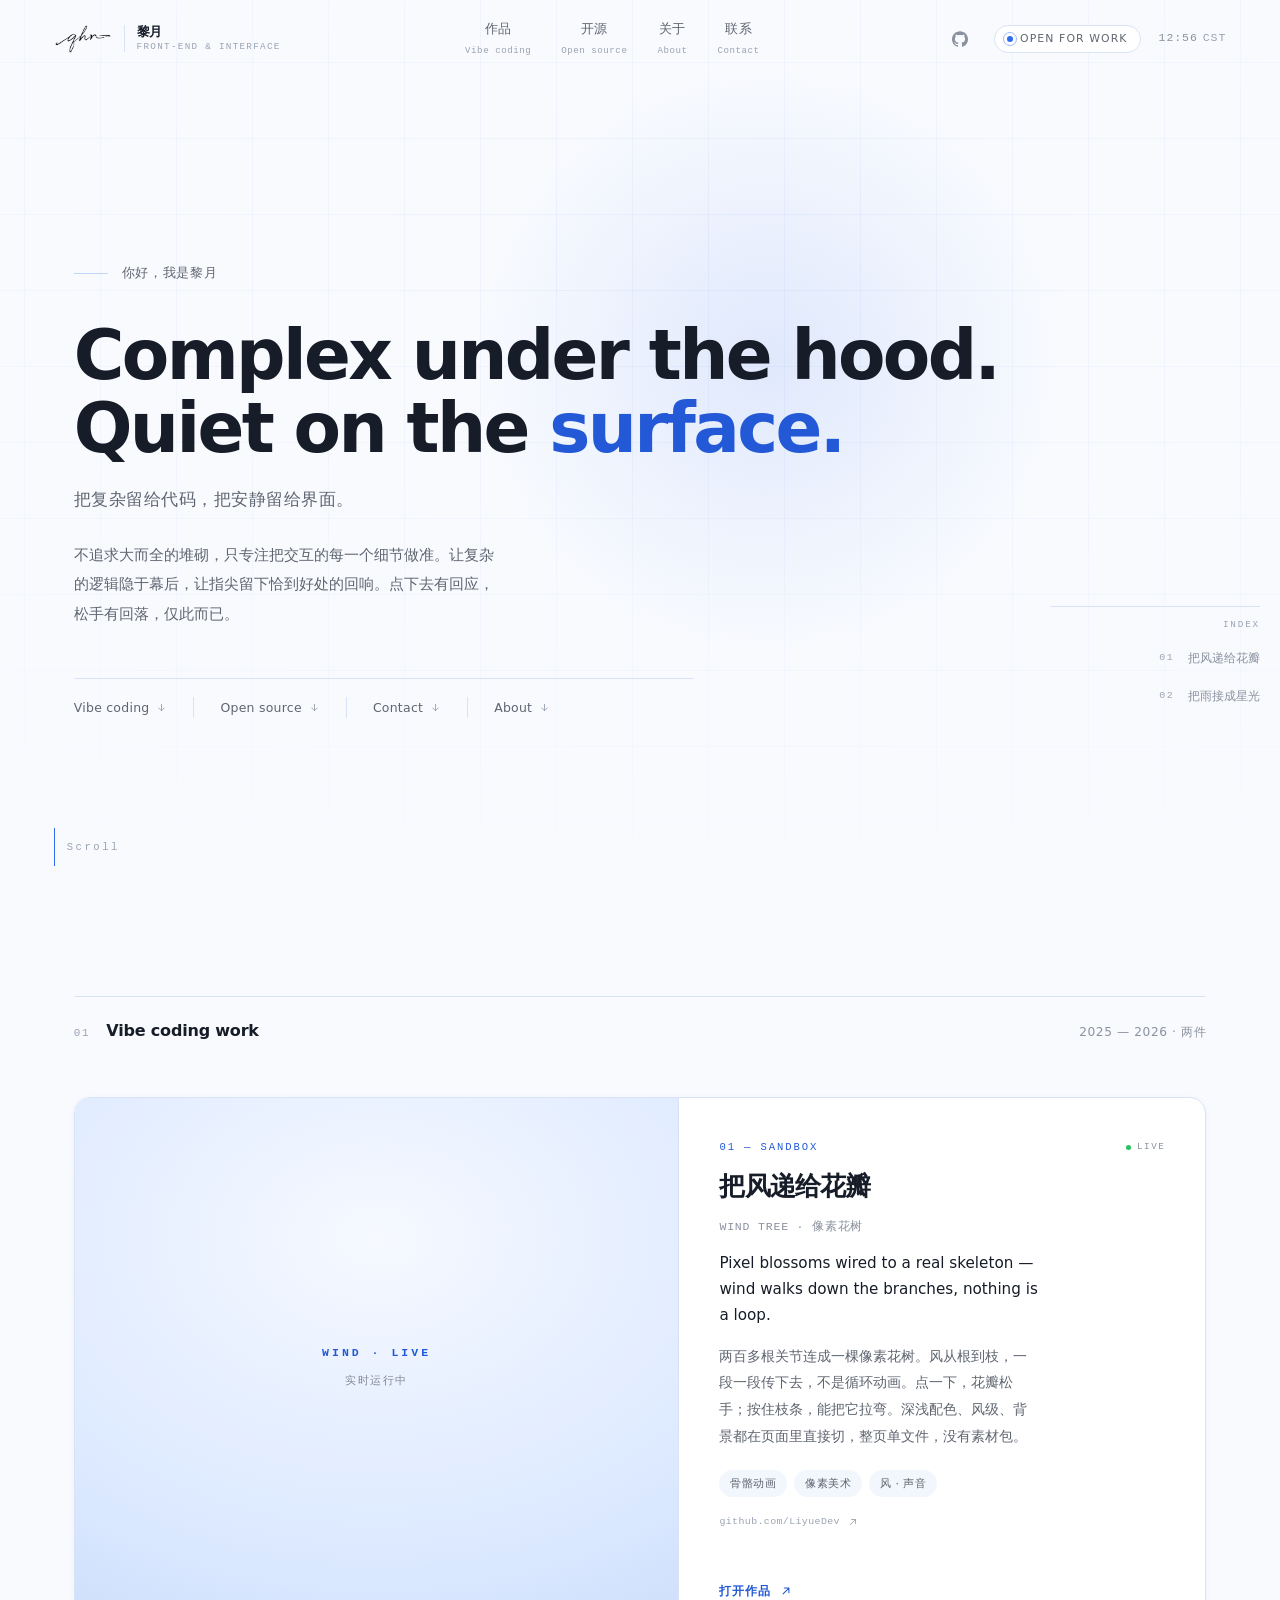
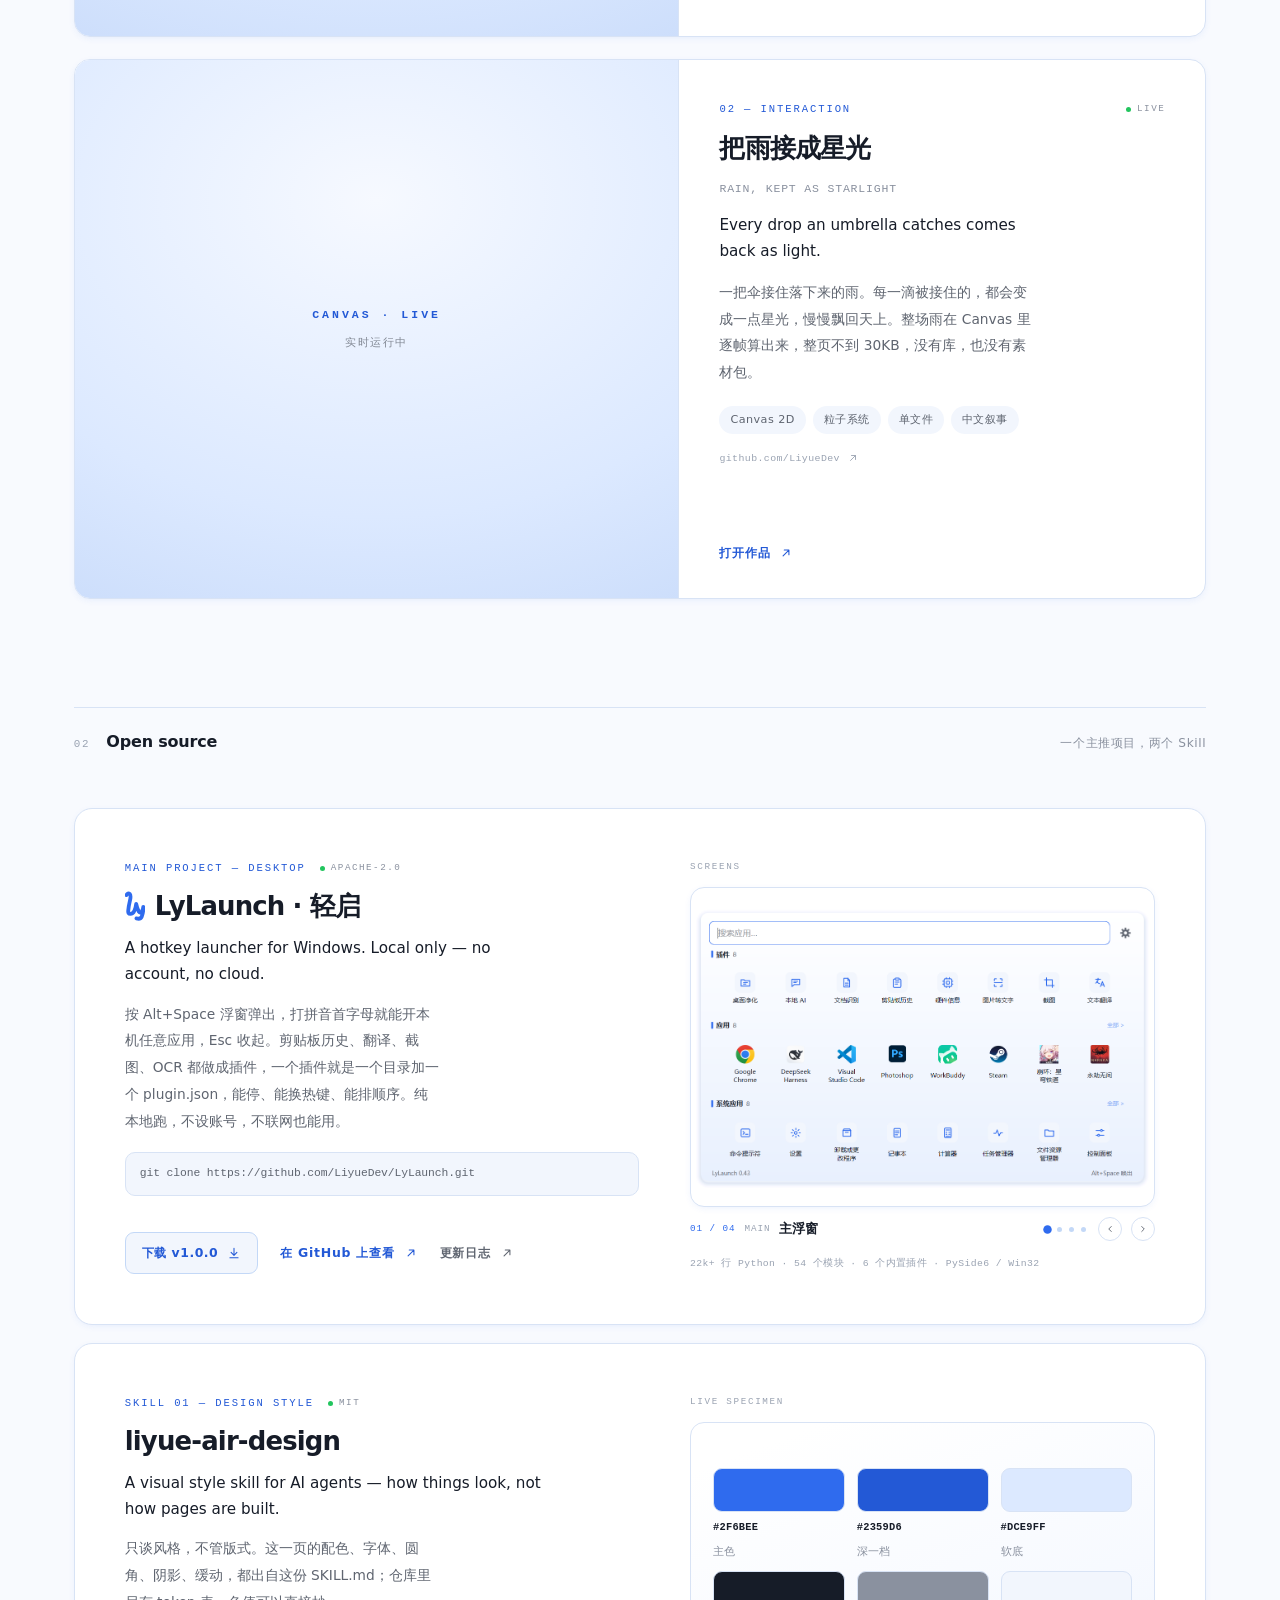
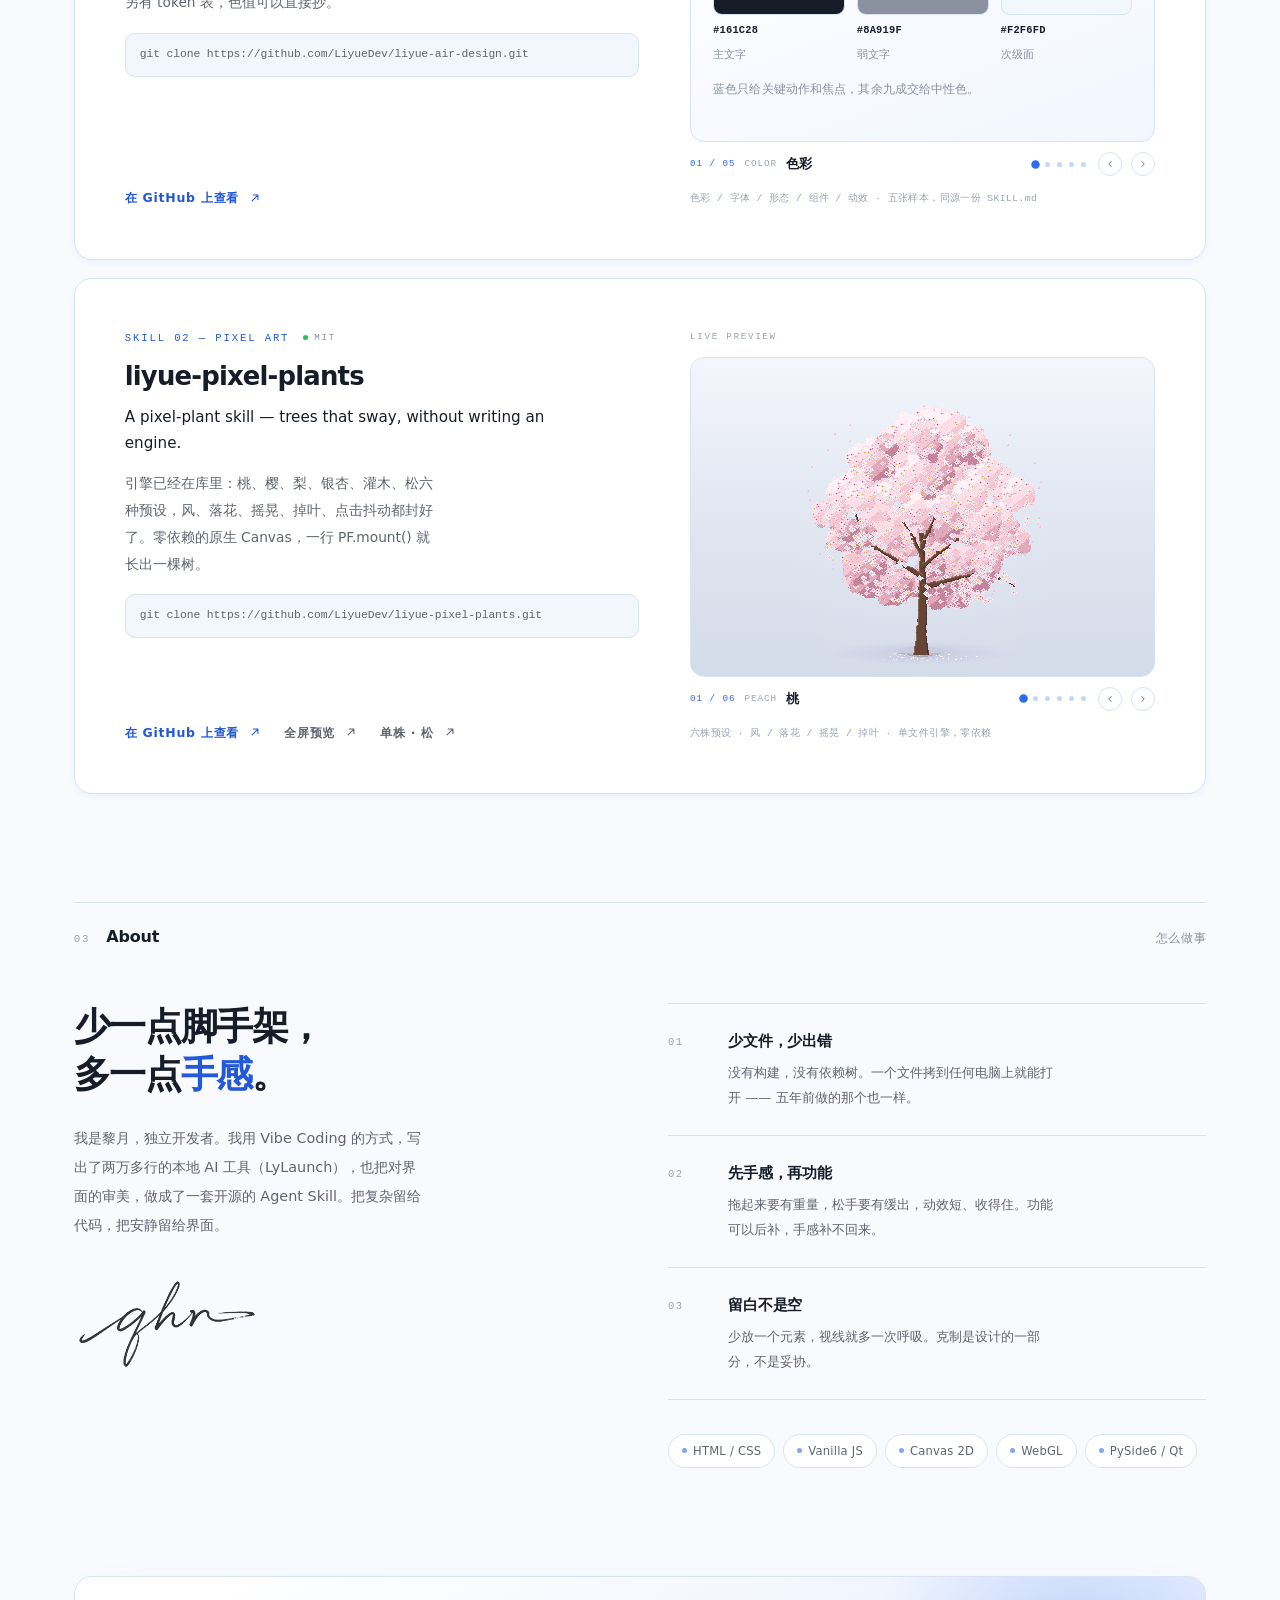
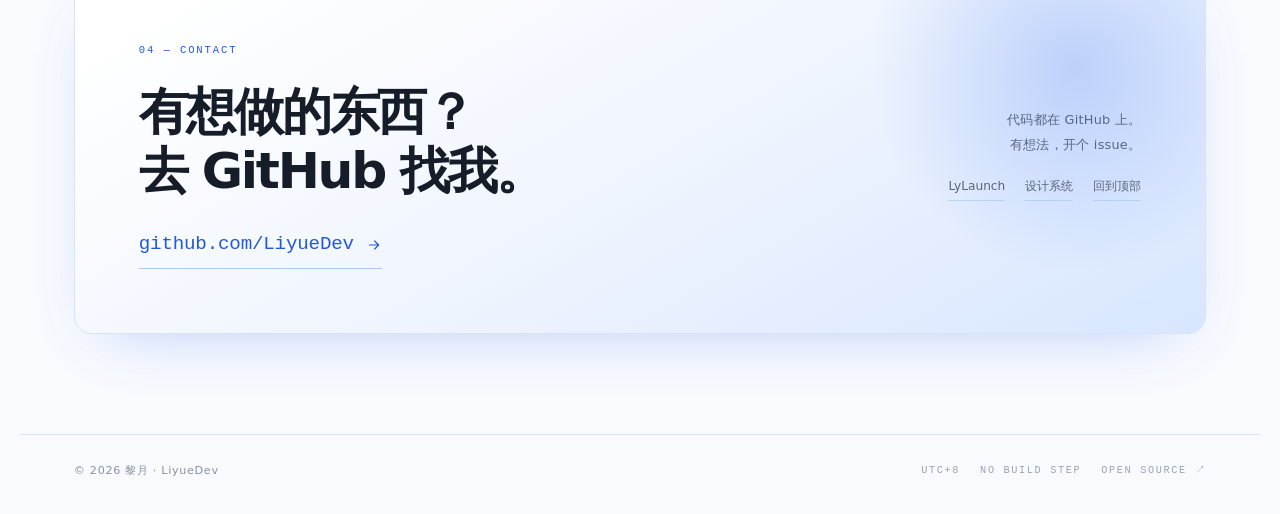
==== index.html @ b2dc5c2e "Fix: 预览卡里不再露出设置面板（embed 提前判定并摘掉外壳，预览地址加版本号）" ====
<!doctype html>
<html lang="zh-CN">
<head>
<meta charset="utf-8">
<meta name="viewport" content="width=device-width, initial-scale=1, viewport-fit=cover">
<title>黎月 · Front-end & Interface</title>
<meta name="description" content="Complex under the hood. Quiet on the surface. 黎月的前端作品集：把复杂留给代码，把安静留给界面。">
<meta name="theme-color" content="#F8FAFE">
<link rel="icon" href="assets/favicon.ico">
<meta property="og:type" content="website">
<meta property="og:site_name" content="黎月 · Front-end & Interface">
<meta property="og:title" content="黎月 · Front-end & Interface">
<meta property="og:description" content="Complex under the hood. Quiet on the surface. 把复杂留给代码，把安静留给界面。">
<meta property="og:url" content="https://liyuedev.github.io/">
<meta property="og:image" content="https://liyuedev.github.io/assets/preview.png">
<meta property="og:image:width" content="1200">
<meta property="og:image:height" content="630">
<meta property="og:locale" content="zh_CN">
<meta name="twitter:card" content="summary_large_image">
<meta name="twitter:title" content="黎月 · Front-end & Interface">
<meta name="twitter:description" content="Complex under the hood. Quiet on the surface.">
<meta name="twitter:image" content="https://liyuedev.github.io/assets/preview.png">
<style>
:root{
  --bg:#F8FAFE; --surface:#fff; --surface-2:#F2F6FD;
  --ink:#161C28; --ink-2:#5F6570; --ink-3:#8A919F; --ink-4:#9AA3B2;
  --line:#D8E3F5; --line-2:#C3D8F7;
  --blue:#2F6BEE; --blue-deep:#2359D6; --blue-soft:#DCE9FF;
  --ease:cubic-bezier(.22,.61,.36,1);
  --sans:"Noto Sans SC","PingFang SC","Microsoft YaHei","HarmonyOS Sans SC",system-ui,-apple-system,"Segoe UI",sans-serif;
  --mono:"SF Mono","JetBrains Mono","Cascadia Code",ui-monospace,Consolas,monospace;
  --pad:clamp(20px,4.2vw,60px);
  --sh-1:0 2px 8px -3px rgba(47,107,238,.14);
  --sh-2:0 10px 28px -12px rgba(47,107,238,.26);
}

*{margin:0;padding:0;box-sizing:border-box}
html{-webkit-text-size-adjust:100%;scroll-behavior:smooth}
body{
  background:var(--bg); color:var(--ink);
  font-family:var(--sans); font-size:16px; line-height:1.75;
  -webkit-font-smoothing:antialiased; -moz-osx-font-smoothing:grayscale;
  overflow-x:hidden;
}
img{display:block;max-width:100%}
a{color:inherit;text-decoration:none}
::selection{background:var(--blue-soft);color:var(--blue-deep)}
:focus-visible{outline:2px solid var(--blue);outline-offset:3px;border-radius:4px}

.wrap{max-width:1240px;margin:0 auto;padding-inline:var(--pad);position:relative}

/* ───────────── nav ───────────── */
.nav{
  position:fixed;inset:0 0 auto 0;z-index:90;
  height:78px;display:flex;align-items:center;justify-content:space-between;gap:28px;
  padding-inline:var(--pad);
  transition:height .45s var(--ease),background .45s var(--ease),border-color .45s var(--ease),backdrop-filter .45s;
  border-bottom:1px solid transparent;
}
.nav.on{
  height:64px;
  background:rgba(248,250,254,.74);
  backdrop-filter:blur(18px) saturate(1.25);
  -webkit-backdrop-filter:blur(18px) saturate(1.25);
  border-bottom-color:var(--line);
}
.brand{display:flex;align-items:center;gap:12px;flex-shrink:0}
.brand img{height:30px;width:auto;transition:height .45s var(--ease)}
.nav.on .brand img{height:26px}
.who{display:flex;flex-direction:column;gap:2px;line-height:1.1;padding-left:12px;border-left:1px solid var(--line)}
.brand b{font-size:.82rem;font-weight:600;letter-spacing:-.01em;color:var(--ink)}
.who i{
  font-style:normal;font-family:var(--mono);font-size:.58rem;letter-spacing:.14em;
  text-transform:uppercase;color:var(--ink-4);
}

.gh{
  display:grid;place-items:center;width:32px;height:32px;border-radius:50%;
  color:var(--ink-3);border:1px solid transparent;
  transition:color .24s var(--ease),background .24s var(--ease),
             border-color .24s var(--ease),box-shadow .24s var(--ease);
}
.gh svg{width:16px;height:16px}
.gh:hover,.gh:focus-visible{color:var(--blue-deep);background:#fff;border-color:var(--line);box-shadow:var(--sh-1)}

.links{display:flex;align-items:center;gap:30px}
.links a{
  position:relative;display:flex;flex-direction:column;align-items:center;gap:3px;
  padding-block:6px;transition:color .24s var(--ease);
}
.links a b{font-weight:500;font-size:.8rem;letter-spacing:.02em;color:var(--ink-2);transition:color .24s var(--ease)}
.links a i{
  font-style:normal;font-family:var(--mono);font-size:.57rem;letter-spacing:.06em;
  color:var(--ink-4);transition:color .24s var(--ease);
}
.links a::after{
  content:"";position:absolute;left:0;right:100%;bottom:0;height:1px;
  background:var(--blue);transition:right .4s var(--ease);
}
.links a:hover b{color:var(--ink)}
.links a:hover i{color:var(--blue)}
.links a:hover::after{right:0}

.status{display:flex;align-items:center;gap:18px;flex-shrink:0}
.pill{
  display:inline-flex;align-items:center;gap:7px;
  height:28px;padding:0 12px;border-radius:999px;
  background:#fff;border:1px solid var(--line);
  font-size:.68rem;letter-spacing:.1em;text-transform:uppercase;color:var(--ink-2);
  white-space:nowrap;
}
.dot{width:6px;height:6px;border-radius:50%;background:var(--blue);position:relative}
.dot::after{
  content:"";position:absolute;inset:-4px;border-radius:50%;
  border:1px solid rgba(47,107,238,.45);animation:pulse 2.6s var(--ease) infinite;
}
@keyframes pulse{0%{transform:scale(.6);opacity:.9}70%{transform:scale(1.35);opacity:0}100%{opacity:0}}
.clock{font-family:var(--mono);font-size:.72rem;letter-spacing:.08em;color:var(--ink-3);white-space:nowrap}
.clock span{color:var(--ink-4);margin-left:5px}

/* ───────────── hero ───────────── */
.hero{position:relative;min-height:100vh;display:flex;flex-direction:column;justify-content:center;
  padding:150px 0 70px;overflow:hidden}
.hero::before{
  content:"";position:absolute;inset:-10% -10% 0;
  background-image:
    linear-gradient(to right,rgba(47,107,238,.055) 1px,transparent 1px),
    linear-gradient(to bottom,rgba(47,107,238,.055) 1px,transparent 1px);
  background-size:76px 76px;
  -webkit-mask-image:radial-gradient(118% 84% at 56% 34%,#000 0%,rgba(0,0,0,.45) 58%,transparent 80%);
  mask-image:radial-gradient(118% 84% at 56% 34%,#000 0%,rgba(0,0,0,.45) 58%,transparent 80%);
  pointer-events:none;
}
.hero::after{
  content:"";position:absolute;inset:0;pointer-events:none;
  background:radial-gradient(430px 430px at var(--mx,60%) var(--my,40%),rgba(47,107,238,.12),transparent 68%);
}
.hero .wrap{width:100%;z-index:2}

.eyebrow{
  display:flex;align-items:center;gap:14px;
  font-family:var(--mono);font-size:.68rem;letter-spacing:.22em;text-transform:uppercase;color:var(--ink-3);
  margin-bottom:34px;
}
.eyebrow::before{content:"";width:34px;height:1px;background:var(--line-2);display:block}
.eyebrow.cn{font-family:var(--sans);letter-spacing:.05em;text-transform:none;font-size:.82rem;color:var(--ink-2)}

h1{
  font-size:clamp(2.15rem,5.4vw,4.5rem);line-height:1.06;letter-spacing:-.038em;font-weight:800;
  max-width:none;
}
h1 .w{display:inline-block;opacity:0;transform:translateY(22px);
  animation:rise .95s var(--ease) forwards;animation-delay:calc(.12s + var(--i)*.075s)}
@keyframes rise{to{opacity:1;transform:none}}
h1 .accent{color:var(--blue-deep)}

.hero-zh{
  margin-top:20px;font-size:1.06rem;letter-spacing:.03em;color:var(--ink-2);
  opacity:0;animation:rise .95s var(--ease) .95s forwards;
}
.lede{
  margin-top:26px;max-width:45ch;font-size:.95rem;line-height:1.95;color:var(--ink-2);
  opacity:0;animation:rise 1s var(--ease) 1.1s forwards;
}
.lede b{font-weight:600;color:var(--ink);border-bottom:1px solid var(--line-2)}

.stats{
  display:flex;flex-wrap:wrap;margin-top:48px;
  border-top:1px solid var(--line);padding-top:18px;max-width:620px;
  opacity:0;animation:rise 1s var(--ease) 1.3s forwards;
}
.stats > span{
  display:flex;align-items:baseline;gap:8px;
  font-size:.76rem;color:var(--ink-3);letter-spacing:.04em;
  padding-right:26px;margin-right:26px;border-right:1px solid var(--line);
}
.stats > span:last-child{border-right:0;padding-right:0;margin-right:0}
.stats b{font-family:var(--mono);font-size:1.28rem;font-weight:500;color:var(--ink);letter-spacing:-.04em}
.stats > a{
  display:inline-flex;align-items:center;gap:7px;
  font-size:.78rem;color:var(--ink-2);letter-spacing:.02em;
  padding-right:26px;margin-right:26px;border-right:1px solid var(--line);
  transition:color .25s var(--ease);
}
.stats > a:last-child{border-right:0;padding-right:0;margin-right:0}
.stats > a svg{width:11px;height:11px;color:var(--ink-4);transition:transform .3s var(--ease),color .25s var(--ease)}
.stats > a:hover{color:var(--blue-deep)}
.stats > a:hover svg{transform:translateY(2px);color:var(--blue)}

/* hero 索引 */
.hero-index{
  position:absolute;right:0;bottom:4px;
  display:flex;flex-direction:column;gap:0;text-align:right;
  border-top:1px solid var(--line);padding-top:10px;min-width:210px;
  opacity:0;animation:rise 1s var(--ease) 1.45s forwards;
}
.hero-index .lbl{
  font-family:var(--mono);font-size:.58rem;letter-spacing:.2em;text-transform:uppercase;
  color:var(--ink-4);margin-bottom:6px;
}
.hero-index a{
  display:flex;align-items:center;justify-content:flex-end;gap:14px;
  padding:8px 0;font-size:.78rem;color:var(--ink-3);
  transition:color .3s var(--ease);
}
.hero-index a b{
  font-family:var(--mono);font-weight:400;font-size:.62rem;letter-spacing:.14em;
  color:var(--ink-4);transition:color .3s var(--ease);
}
.hero-index a:hover{color:var(--ink)}
.hero-index a:hover b{color:var(--blue)}

.scrollcue{
  position:absolute;left:var(--pad);bottom:34px;z-index:2;
  display:flex;align-items:center;gap:12px;
  font-family:var(--mono);font-size:.66rem;letter-spacing:.24em;color:var(--ink-4);
}
.scrollcue i{display:block;width:1px;height:38px;background:linear-gradient(var(--line-2),transparent);position:relative;overflow:hidden}
.scrollcue i::after{content:"";position:absolute;inset:0;background:var(--blue);animation:drop 2.4s var(--ease) infinite}
@keyframes drop{0%{transform:translateY(-100%)}55%,100%{transform:translateY(100%)}}

/* ───────────── sections ───────────── */
.section{padding-block:96px 12px;scroll-margin-top:70px}
.sec-head{
  display:flex;align-items:baseline;gap:16px;
  border-top:1px solid var(--line);padding-top:20px;margin-bottom:52px;
}
.sec-head .num{font-family:var(--mono);font-size:.68rem;letter-spacing:.16em;color:var(--ink-4)}
.sec-head h2{font-size:1rem;font-weight:600;letter-spacing:-.012em}
.sec-head .aside{margin-left:auto;font-size:.76rem;color:var(--ink-3);letter-spacing:.05em}

/* ───────────── work ───────────── */
.card{
  position:relative;display:block;
  background:var(--surface);border:1px solid var(--line);border-radius:16px;overflow:hidden;
  box-shadow:var(--sh-1);
  transition:transform .45s var(--ease),box-shadow .45s var(--ease),border-color .35s var(--ease);
}
.card:hover{transform:translateY(-4px);box-shadow:var(--sh-2);border-color:var(--line-2)}

.card--wide{display:grid;grid-template-columns:1.15fr 1fr;min-height:540px}

.preview{
  position:relative;overflow:hidden;
  background:linear-gradient(155deg,#FFFFFF,#EEF4FE 55%,#DCE9FF);
  border-right:1px solid var(--line);
  isolation:isolate;
}
.preview iframe{
  position:absolute;inset:0;width:100%;height:100%;border:0;display:block;
  opacity:0;transition:opacity .9s var(--ease);background:#0A1330;
}
.preview.ready iframe{opacity:1}
.preview.ready .cover{opacity:0;visibility:hidden}

.cover{
  position:absolute;inset:0;z-index:2;
  display:grid;place-content:center;justify-items:center;gap:8px;text-align:center;
  background:radial-gradient(115% 95% at 50% 26%,#F6F9FF,#DCE9FF 62%,#C7DAFA);
  transition:opacity .8s var(--ease),visibility .8s;
}
.cover strong{font-family:var(--mono);font-size:.72rem;letter-spacing:.26em;text-transform:uppercase;color:var(--blue-deep)}
.cover em{font-style:normal;font-size:.7rem;letter-spacing:.14em;color:var(--ink-2);opacity:.75}

.idxrow{display:flex;align-items:center;justify-content:space-between;gap:14px}
.idx{font-family:var(--mono);font-size:.66rem;letter-spacing:.18em;color:var(--blue-deep);text-transform:uppercase}
.state{
  display:inline-flex;align-items:center;gap:6px;flex-shrink:0;
  font-family:var(--mono);font-size:.58rem;letter-spacing:.16em;text-transform:uppercase;color:var(--ink-3);
}
.state i{width:5px;height:5px;border-radius:50%;background:#22C55E}
.state.soon i{background:var(--ink-4)}

.info{padding:40px 40px 34px;display:flex;flex-direction:column;gap:14px}
h3{font-size:1.62rem;line-height:1.25;font-weight:700;letter-spacing:-.032em}
.sub{font-size:.72rem;letter-spacing:.07em;color:var(--ink-3);font-family:var(--mono);text-transform:uppercase}
.en{font-size:.95rem;line-height:1.7;color:var(--ink);max-width:34ch}
.zh{font-size:.86rem;line-height:1.95;color:var(--ink-2);max-width:36ch}

.tags{display:flex;flex-wrap:wrap;gap:7px;margin-top:6px}
.tag{
  padding:4px 11px;border-radius:999px;background:var(--surface-2);
  font-size:.7rem;letter-spacing:.04em;color:var(--ink-2);
  transition:background .28s var(--ease),color .28s var(--ease);
}
.card:hover .tag{background:#fff;color:var(--blue-deep)}

.src{
  display:inline-flex;align-items:center;gap:7px;margin-top:2px;width:max-content;
  font-family:var(--mono);font-size:.62rem;letter-spacing:.04em;color:var(--ink-4);
  transition:color .25s var(--ease);
}
.src svg{width:12px;height:12px;flex:none}
.src:hover{color:var(--blue-deep)}

.open{
  display:inline-flex;align-items:center;gap:9px;margin-top:auto;padding-top:18px;
  font-size:.78rem;letter-spacing:.06em;color:var(--blue-deep);font-weight:600;
}
.open svg{width:14px;height:14px;transition:transform .35s var(--ease)}
.card:hover .open svg{transform:translate(3px,-3px)}

.grid2{display:grid;grid-template-columns:1fr 1fr;gap:22px;margin-top:22px}
.card--small{display:flex;flex-direction:column}
.preview--sm{aspect-ratio:4/3;border-right:0;border-bottom:1px solid var(--line)}
.info--sm{padding:26px 28px 26px;gap:11px;flex:1}
.info--sm h3{font-size:1.34rem}
.info--sm .en{font-size:.9rem;max-width:38ch}

/* ───────────── about ───────────── */
.about{display:grid;grid-template-columns:1fr 1.04fr;gap:clamp(32px,6vw,80px);align-items:start}
.about-lead h2{
  font-size:clamp(1.6rem,2.9vw,2.35rem);line-height:1.28;letter-spacing:-.038em;font-weight:700;max-width:17ch;
}
.about-lead h2 em{font-style:normal;color:var(--blue-deep)}
.about-lead p{margin-top:26px;font-size:.9rem;line-height:2;color:var(--ink-2);max-width:38ch}
.about-lead .sign{margin-top:36px;width:186px;opacity:.82;mix-blend-mode:multiply}

.principles{border-top:1px solid var(--line)}
.principles li{
  display:grid;grid-template-columns:44px 1fr;gap:16px;
  padding:24px 0;border-bottom:1px solid var(--line);
  list-style:none;
}
.principles .n{font-family:var(--mono);font-size:.66rem;letter-spacing:.12em;color:var(--ink-4);padding-top:5px}
.principles h4{font-size:.96rem;font-weight:600;letter-spacing:-.01em;margin-bottom:6px}
.principles p{font-size:.82rem;line-height:1.9;color:var(--ink-2);max-width:40ch}

.stack{display:flex;flex-wrap:wrap;gap:8px;margin-top:34px}
.chip{
  display:inline-flex;align-items:center;gap:6px;padding:6px 13px;border-radius:999px;
  background:#fff;border:1px solid var(--line);font-size:.72rem;color:var(--ink-2);letter-spacing:.02em;
}
.chip i{width:5px;height:5px;border-radius:50%;background:var(--blue);opacity:.6}

/* ───────────── design system (open source) ───────────── */
.skill-card{
  display:grid;grid-template-columns:1.05fr .95fr;gap:clamp(26px,4vw,56px);
  background:var(--surface);border:1px solid var(--line);border-radius:18px;
  padding:clamp(26px,4vw,50px);box-shadow:var(--sh-1);
}
.skill-copy{display:flex;flex-direction:column;gap:13px;min-width:0}
.skill-copy .idxrow{justify-content:flex-start;gap:14px}
.skill-copy .en{max-width:44ch}
.clone{
  margin-top:4px;padding:11px 14px;border-radius:10px;
  background:var(--surface-2);border:1px solid var(--line);
  font-family:var(--mono);font-size:.71rem;color:var(--ink-2);
  overflow-x:auto;white-space:nowrap;letter-spacing:-.01em;
}
.skill-tokens{display:flex;flex-direction:column;gap:12px;min-width:0}
.skill-tokens .lbl{
  font-family:var(--mono);font-size:.58rem;letter-spacing:.18em;
  text-transform:uppercase;color:var(--ink-4);
}
.tok-grid{display:grid;grid-template-columns:repeat(3,1fr);gap:10px}
.tok{display:flex;flex-direction:column;gap:6px}
.sw{display:block;height:44px;border-radius:9px;border:1px solid var(--line)}
.tok b{font-family:var(--mono);font-size:.65rem;font-weight:600;letter-spacing:.02em;color:var(--ink)}
.tok span{font-size:.68rem;color:var(--ink-3)}
.tok-note{
  margin-top:2px;font-family:var(--mono);font-size:.61rem;letter-spacing:.04em;
  color:var(--ink-4);line-height:1.9;
}
.skill-links{display:flex;flex-wrap:wrap;align-items:center;gap:14px 22px;margin-top:auto;padding-top:8px}
.skill-links .open{margin-top:0;padding-top:0}
.open.alt{color:var(--ink-2)}
.open.alt:hover{color:var(--blue-deep)}
.dl{
  display:inline-flex;align-items:center;gap:9px;
  padding:9px 16px;border-radius:9px;
  font-size:.78rem;font-weight:600;letter-spacing:.04em;color:var(--blue-deep);
  background:var(--surface-2);border:1px solid var(--line-2);
  transition:background .25s var(--ease),border-color .25s var(--ease),color .25s var(--ease),box-shadow .25s var(--ease);
}
.dl svg{width:14px;height:14px}
.dl:hover{background:var(--blue-soft);border-color:var(--blue);color:var(--blue-deep);box-shadow:var(--sh-1)}

/* 主推项目 · LyLaunch 截图轮播 */
.ly-title{display:flex;align-items:center;gap:10px}
.ly-mark{width:20px;height:30px;flex:none;display:block;transform:translateY(-1px)}
.ly-car{display:flex;flex-direction:column;gap:10px;min-width:0}
.ly-stage{
  position:relative;height:clamp(302px,25vw,336px);max-width:560px;
  border:1px solid var(--line);border-radius:14px;overflow:hidden;
  background:#fff;box-shadow:var(--sh-1);cursor:pointer;
  transition:border-color .3s var(--ease),box-shadow .3s var(--ease);
}
.ly-stage:hover{border-color:var(--line-2);box-shadow:var(--sh-2)}
.ly-stage:focus-visible{outline:2px solid var(--blue);outline-offset:3px}
.ly-shot{
  position:absolute;inset:0;display:grid;place-items:center;
  opacity:0;pointer-events:none;
  transition:opacity .34s var(--ease);
}
.ly-shot.on{opacity:1}
.ly-shot img{max-width:100%;max-height:100%;object-fit:contain}
@media(max-width:560px){ .ly-stage{height:300px} }
/* 像素植物 · 卡内迷你轮播 */
.pf-car{display:flex;flex-direction:column;gap:10px;min-width:0}
.pf-stage{
  position:relative;height:clamp(302px,25vw,336px);max-width:560px;
  border:1px solid var(--line);border-radius:14px;overflow:hidden;
  background:#E4E9F3;cursor:pointer;
  transition:opacity .34s var(--ease),border-color .3s var(--ease),box-shadow .3s var(--ease);
}
.pf-stage:hover{border-color:var(--line-2);box-shadow:var(--sh-2)}
.pf-stage.is-out{opacity:0}
.pf-stage:focus-visible{outline:2px solid var(--blue);outline-offset:3px}
@media(max-width:560px){ .pf-stage{height:300px} }
.pf-hud{display:flex;align-items:center;gap:9px;min-width:0;flex-wrap:wrap}
.pf-no{font-family:var(--mono);font-size:.58rem;letter-spacing:.1em;color:var(--blue)}
.pf-key{
  font-family:var(--mono);font-size:.58rem;letter-spacing:.1em;
  text-transform:uppercase;color:var(--ink-4);transition:color .25s var(--ease);
}
.pf-cn{font-size:.84rem;font-weight:700;letter-spacing:-.01em;color:var(--ink)}
.pf-dots{display:flex;align-items:center;gap:1px;margin-left:auto}
.pf-dots button{border:0;background:none;padding:5px 3px;cursor:pointer;line-height:0}
.pf-dots button:focus-visible{outline:2px solid var(--blue);outline-offset:1px;border-radius:3px}
.pf-dots i{
  display:block;width:5px;height:5px;border-radius:50%;background:var(--line-2);
  transition:transform .3s var(--ease),background .25s var(--ease);
}
.pf-dots button[aria-selected="true"] i{background:var(--blue);transform:scale(1.7)}
.pf-arrow{
  width:24px;height:24px;display:grid;place-items:center;flex:none;
  border:1px solid var(--line);border-radius:50%;background:#fff;color:var(--ink-2);
  cursor:pointer;transition:color .2s,border-color .2s,background .2s;
}
.pf-arrow:hover{color:var(--blue-deep);border-color:var(--blue)}
.pf-arrow svg{width:10px;height:10px}

/* 设计系统 · 卡内样本轮播 */
.ds-car{display:flex;flex-direction:column;gap:10px;min-width:0}
.ds-stage{
  position:relative;height:clamp(302px,25vw,336px);max-width:560px;
  border:1px solid var(--line);border-radius:14px;overflow:hidden;
  background:linear-gradient(160deg,#FFFFFF 10%,#F1F6FF 100%);
  --sh-3:0 22px 60px -24px rgba(22,28,40,.32);
}
.ds-slide{
  position:absolute;inset:0;padding:22px 22px 18px;
  display:flex;flex-direction:column;justify-content:center;gap:16px;
  opacity:0;transform:translateY(7px);pointer-events:none;
  transition:opacity .34s var(--ease),transform .34s var(--ease);
}
.ds-slide.on{opacity:1;transform:none;pointer-events:auto}
.ds-cap{font-size:.72rem;line-height:1.72;color:var(--ink-3);letter-spacing:.01em}
.ds-swatches{display:grid;grid-template-columns:repeat(3,1fr);gap:10px 12px}
.ds-type{display:flex;flex-direction:column;gap:9px}
.ds-h{
  font-size:clamp(1.6rem,2.4vw,2rem);font-weight:760;letter-spacing:-.045em;
  line-height:1.15;color:var(--ink);
}
.ds-en{font-family:"Segoe UI",var(--sans);font-size:.82rem;color:var(--ink-2);letter-spacing:-.01em}
.ds-line{display:flex;align-items:baseline;gap:9px;border-top:1px solid var(--line);padding-top:9px}
.ds-tag{
  flex:none;font-family:var(--mono);font-size:.55rem;letter-spacing:.16em;
  text-transform:uppercase;color:var(--blue);background:var(--blue-soft);
  padding:2px 7px;border-radius:999px;
}
.ds-body{font-size:.78rem;color:var(--ink-3)}
.ds-mono{font-family:var(--mono);font-size:.62rem;letter-spacing:.04em;color:var(--ink-4)}
.ds-form{display:grid;grid-template-columns:repeat(3,1fr);gap:12px}
.ds-form-col{display:flex;flex-direction:column;align-items:center;gap:9px}
.ds-tile{
  width:min(100%,96px);aspect-ratio:1;background:#fff;border:1px solid var(--line);
  display:grid;place-items:center;
  font-family:var(--mono);font-size:.7rem;letter-spacing:.04em;color:var(--ink-4);
}
.ds-form-col .ds-mono{font-size:.56rem;letter-spacing:.02em;color:var(--ink-4);text-align:center}
.ds-parts{display:flex;flex-direction:column;gap:11px}
.ds-parts-row{display:flex;align-items:center;gap:9px;flex-wrap:wrap}
.ds-btn{
  display:inline-flex;align-items:center;padding:9px 15px;border-radius:10px;
  font-size:.78rem;font-weight:600;letter-spacing:0;color:#fff;
  background:linear-gradient(180deg,#2F6BEE,#2359D6);box-shadow:var(--sh-1);
}
.ds-btn.ghost{
  color:var(--ink-2);background:#fff;border:1px solid var(--line);box-shadow:none;
}
.ds-badge{
  font-family:var(--mono);font-size:.55rem;letter-spacing:.12em;color:var(--blue-deep);
  background:var(--blue-soft);padding:3px 8px;border-radius:999px;
}
.ds-input{
  display:flex;align-items:center;justify-content:space-between;
  height:38px;padding:0 12px;border:1px solid var(--line);border-radius:10px;
  background:#fff;font-size:.78rem;color:var(--ink-4);
}
.ds-input i{width:1px;height:15px;background:var(--blue);opacity:.7}
.ds-pill{
  display:inline-flex;align-items:center;gap:7px;padding:6px 11px;
  border:1px solid var(--line);border-radius:999px;background:#fff;
  font-size:.72rem;color:var(--ink-2);
}
.ds-pill i{width:6px;height:6px;border-radius:50%;background:#22C55E}
.ds-pill svg{width:12px;height:12px}
.ds-motion{display:flex;flex-direction:column;gap:13px}
.ds-track{position:relative;height:2px;background:var(--line);border-radius:2px;margin:12px 6px}
.ds-knob{
  position:absolute;top:-4px;left:0;width:10px;height:10px;border-radius:50%;
  background:var(--blue);box-shadow:0 0 0 4px rgba(47,107,238,.12);margin-left:-5px;
  animation:ds-knob 2.6s var(--ease) infinite alternate;
}
@keyframes ds-knob{
  from{left:0;}
  to{left:100%;}
}
@media (prefers-reduced-motion: reduce){ .ds-knob{animation:none;left:35%} }
@media(max-width:560px){ .ds-stage{height:302px} .ds-slide{padding:18px 18px 16px} }

/* ───────────── contact ───────────── */
.contact-card{
  position:relative;overflow:hidden;
  background:linear-gradient(150deg,#FFFFFF 8%,#EDF3FE 58%,#D7E6FF 100%);
  border:1px solid var(--line);border-radius:18px;
  padding:clamp(34px,5.4vw,64px);
  box-shadow:0 22px 60px -34px rgba(47,107,238,.42);
  display:grid;grid-template-columns:1fr auto;gap:40px;align-items:center;
}
.contact-card .glow{
  position:absolute;right:-90px;top:-130px;width:440px;height:440px;border-radius:50%;
  background:radial-gradient(circle,rgba(47,107,238,.24),transparent 66%);pointer-events:none;
}
.contact-card .idx{margin-bottom:24px}
.contact-card h2{font-size:clamp(1.7rem,4.4vw,3.15rem);line-height:1.16;letter-spacing:-.045em;font-weight:800;max-width:13ch}
.mailto{
  display:inline-flex;align-items:center;gap:12px;margin-top:28px;
  font-family:var(--mono);font-size:clamp(.9rem,2vw,1.2rem);letter-spacing:-.01em;color:var(--blue-deep);
  border-bottom:1px solid rgba(47,107,238,.35);padding-bottom:6px;
  transition:gap .4s var(--ease),border-color .3s;
}
.mailto:hover{gap:18px;border-color:var(--blue-deep)}
.mailto svg{width:16px;height:16px}
.contact-side{display:flex;flex-direction:column;align-items:flex-end;gap:18px;text-align:right}
.contact-side p{font-size:.8rem;color:var(--ink-2);line-height:1.95;letter-spacing:.02em;max-width:21ch}
.contact-side .links2{display:flex;gap:20px}
.contact-side .links2 a{font-size:.76rem;color:var(--ink-2);border-bottom:1px solid var(--line-2);padding-bottom:3px;transition:color .25s,border-color .25s}
.contact-side .links2 a:hover{color:var(--blue-deep);border-color:var(--blue)}

/* ───────────── footer ───────────── */
footer{
  margin-top:88px;border-top:1px solid var(--line);
  padding:26px 0 34px;
  display:flex;align-items:center;justify-content:space-between;gap:18px;flex-wrap:wrap;
  max-width:1240px;margin-inline:auto;
}
footer small{font-size:.7rem;letter-spacing:.06em;color:var(--ink-3)}
footer .fright{display:flex;gap:20px;align-items:center;font-family:var(--mono);font-size:.64rem;letter-spacing:.16em;color:var(--ink-4);text-transform:uppercase}
footer .fright a{color:inherit;transition:color .25s var(--ease)}
footer .fright a:hover{color:var(--blue-deep)}

/* ───────────── reveal ───────────── */
.reveal{opacity:0;transform:translateY(20px);transition:opacity .85s var(--ease),transform .85s var(--ease)}
.reveal.in{opacity:1;transform:none}
.reveal.d1{transition-delay:.1s}
.reveal.d2{transition-delay:.2s}

/* ───────────── responsive ───────────── */
@media (max-width:1200px){
  .hero-index{display:none}
}
@media (max-width:980px){
  .nav{height:66px}
  .links{display:none}
  .status .clock{display:none}
  .hero{padding-top:120px;min-height:auto;padding-bottom:64px}
  .scrollcue{display:none}
  .card--wide{grid-template-columns:1fr;min-height:0}
  .card--wide .preview{aspect-ratio:16/10;border-right:0;border-bottom:1px solid var(--line)}
  .card--wide .info{padding:30px 26px 28px}
  .info .open{margin-top:4px;padding-top:6px}
  .grid2{grid-template-columns:1fr}
  .about{grid-template-columns:1fr;gap:44px}
  .skill-card{grid-template-columns:1fr;gap:32px}
  .contact-card{grid-template-columns:1fr;gap:34px}
  .contact-side{align-items:flex-start;text-align:left}
  .section{padding-block:72px 8px}
  footer{margin-top:64px;padding-inline:var(--pad)}
}
@media (max-width:560px){
  .stats > span{padding-right:16px;margin-right:16px}
  .stats{display:grid;grid-template-columns:1fr 1fr;gap:16px 18px;margin-top:36px;padding-top:16px}
  .stats > a{border-right:0;margin-right:0;padding-right:0;font-size:.76rem}
  .info{padding:26px 22px 24px}
  h1{font-size:clamp(2rem,8.8vw,2.6rem);line-height:1.1}
  .hero{padding-top:104px;padding-bottom:52px}
  .lede{margin-top:20px;font-size:.92rem;line-height:1.9}
  .brand img{height:26px}
  .who{border-left:0;padding-left:0}
  .who i{display:none}
  .tok-grid{grid-template-columns:repeat(2,1fr)}
  .clone{white-space:normal;word-break:normal;font-size:.68rem;padding:10px 12px}
  h1{text-wrap:pretty}
  h1 br{display:none}
  /* 区块节奏收紧 */
  .section{padding-block:60px 8px}
  .sec-head{margin-bottom:34px;gap:12px}
  .sec-head .aside{display:none}
  /* 主推卡：截图不再留白边，链接排布整行 */
  .ly-stage,.ds-stage,.pf-stage{height:auto;aspect-ratio:4/3;max-width:none}
  .skill-links{gap:12px 16px}
  .dl{width:100%;justify-content:center;padding:11px 16px}
  /* 触点加大 */
  .pf-arrow{width:34px;height:34px}
  .pf-hud{gap:8px}
  .pf-arrow svg{width:15px;height:15px}
  /* 作品卡：预览略压短，正文不再顶格 */
  .card--wide .preview{aspect-ratio:4/3}
  .card--wide .info{padding:26px 22px 24px}
  .about-lead p{font-size:.88rem;line-height:1.95}
  .about-lead .sign{width:150px;margin-top:28px}
  .contact-card{padding:34px 24px 32px}
  footer .wrap{gap:12px}
}
@media (hover:none){
  .preview iframe{pointer-events:none}
}
@media (prefers-reduced-motion:reduce){
  *{animation-duration:.01ms!important;animation-iteration-count:1!important;transition-duration:.01ms!important;scroll-behavior:auto}
}
</style>
</head>
<body>

<!-- ══════ nav ══════ -->
<nav class="nav" id="nav">
  <a class="brand" href="#top" aria-label="回到顶部">
    <img src="assets/avatar.png" alt="黎月的手写签名">
    <span class="who"><b>黎月</b><i>Front-end &amp; Interface</i></span>
  </a>
  <div class="links">
    <a href="#work"><b>作品</b><i>Vibe coding</i></a>
    <a href="#skill"><b>开源</b><i>Open source</i></a>
    <a href="#about"><b>关于</b><i>About</i></a>
    <a href="#contact"><b>联系</b><i>Contact</i></a>
  </div>
  <div class="status">
    <a class="gh" href="https://github.com/LiyueDev" target="_blank" rel="noopener" aria-label="GitHub：LiyueDev" title="github.com/LiyueDev">
      <svg viewBox="0 0 24 24" fill="currentColor" aria-hidden="true"><path d="M12 .297c-6.63 0-12 5.373-12 12 0 5.303 3.438 9.8 8.205 11.385.6.113.82-.258.82-.577 0-.285-.01-1.04-.015-2.04-3.338.724-4.042-1.61-4.042-1.61C4.422 18.07 3.633 17.7 3.633 17.7c-1.087-.744.084-.729.084-.729 1.205.084 1.838 1.236 1.838 1.236 1.07 1.835 2.809 1.305 3.495.998.108-.776.417-1.305.76-1.605-2.665-.3-5.466-1.332-5.466-5.93 0-1.31.465-2.38 1.235-3.22-.135-.303-.54-1.523.105-3.176 0 0 1.005-.322 3.3 1.23.96-.267 1.98-.399 3-.405 1.02.006 2.04.138 3 .405 2.28-1.552 3.285-1.23 3.285-1.23.645 1.653.24 2.873.12 3.176.765.84 1.23 1.91 1.23 3.22 0 4.61-2.805 5.625-5.475 5.92.42.36.81 1.096.81 2.22 0 1.606-.015 2.896-.015 3.286 0 .315.21.69.825.57C20.565 22.092 24 17.592 24 12.297c0-6.627-5.373-12-12-12"/></svg>
    </a>
    <span class="pill"><i class="dot"></i>Open for work</span>
    <span class="clock" id="clock">--:--<span>CST</span></span>
  </div>
</nav>

<!-- ══════ hero ══════ -->
<header class="hero" id="top">
  <div class="wrap">
    <div class="eyebrow cn">你好，我是黎月</div>
    <h1>
      <span class="w" style="--i:0">Complex</span>
      <span class="w" style="--i:1">under</span>
      <span class="w" style="--i:2">the</span>
      <span class="w" style="--i:3">hood.</span><br>
      <span class="w" style="--i:4">Quiet</span>
      <span class="w" style="--i:5">on</span>
      <span class="w" style="--i:6">the</span>
      <span class="w accent" style="--i:7">surface.</span>
    </h1>
    <p class="hero-zh">把复杂留给代码，把安静留给界面。</p>
    <p class="lede">
      不追求大而全的堆砌，只专注把交互的每一个细节做准。让复杂的逻辑隐于幕后，让指尖留下恰到好处的回响。点下去有回应，松手有回落，仅此而已。
    </p>
    <div class="stats">
      <a href="#work">Vibe coding<svg viewBox="0 0 24 24" fill="none" stroke="currentColor" stroke-width="2" stroke-linecap="round" stroke-linejoin="round"><path d="M12 5v14M6 13l6 6 6-6"/></svg></a>
      <a href="#skill">Open source<svg viewBox="0 0 24 24" fill="none" stroke="currentColor" stroke-width="2" stroke-linecap="round" stroke-linejoin="round"><path d="M12 5v14M6 13l6 6 6-6"/></svg></a>
      <a href="#contact">Contact<svg viewBox="0 0 24 24" fill="none" stroke="currentColor" stroke-width="2" stroke-linecap="round" stroke-linejoin="round"><path d="M12 5v14M6 13l6 6 6-6"/></svg></a>
      <a href="#about">About<svg viewBox="0 0 24 24" fill="none" stroke="currentColor" stroke-width="2" stroke-linecap="round" stroke-linejoin="round"><path d="M12 5v14M6 13l6 6 6-6"/></svg></a>
    </div>

    <aside class="hero-index" aria-label="作品索引">
      <span class="lbl">Index</span>
      <a href="#work"><b>01</b>把风递给花瓣</a>
      <a href="#work"><b>02</b>把雨接成星光</a>
    </aside>
  </div>
  <div class="scrollcue"><i></i>Scroll</div>
</header>

<!-- ══════ work ══════ -->
<section class="section" id="work">
  <div class="wrap">
    <div class="sec-head reveal">
      <span class="num">01</span>
      <h2>Vibe coding work</h2>
      <span class="aside">2025 — 2026 · 两件</span>
    </div>

    <!-- 01 -->
    <article class="card card--wide reveal">
      <div class="preview" data-src="wind-tree.html?embed=1" data-title="把风递给花瓣 · 实时预览">
        <div class="cover">
          <strong>Wind · Live</strong>
          <em>实时运行中</em>
        </div>
      </div>
      <div class="info">
        <div class="idxrow">
          <span class="idx">01 — Sandbox</span>
          <span class="state"><i></i>Live</span>
        </div>
        <h3>把风递给花瓣</h3>
        <div class="sub">Wind tree · 像素花树</div>
        <p class="en">Pixel blossoms wired to a real skeleton — wind walks down the branches, nothing is a loop.</p>
        <p class="zh">两百多根关节连成一棵像素花树。风从根到枝，一段一段传下去，不是循环动画。点一下，花瓣松手；按住枝条，能把它拉弯。深浅配色、风级、背景都在页面里直接切，整页单文件，没有素材包。</p>
        <div class="tags">
          <span class="tag">骨骼动画</span>
          <span class="tag">像素美术</span>
          <span class="tag">风 · 声音</span>
        </div>
        <a class="src" href="https://github.com/LiyueDev" target="_blank" rel="noopener">
          github.com/LiyueDev
          <svg viewBox="0 0 24 24" fill="none" stroke="currentColor" stroke-width="1.8" stroke-linecap="round" stroke-linejoin="round"><path d="M7 17 17 7M9 7h8v8"/></svg>
        </a>
        <a class="open" href="wind-tree.html" target="_blank" rel="noopener">
          打开作品
          <svg viewBox="0 0 24 24" fill="none" stroke="currentColor" stroke-width="1.8" stroke-linecap="round" stroke-linejoin="round"><path d="M7 17 17 7M9 7h8v8"/></svg>
        </a>
      </div>
    </article>


    <!-- 02 -->
    <article class="card card--wide reveal d1" style="margin-top:22px">
      <div class="preview" data-src="star-rain.html?embed=1&amp;v=2" data-title="把雨接成星光 · 实时预览">
        <div class="cover">
          <strong>Canvas · Live</strong>
          <em>实时运行中</em>
        </div>
      </div>
      <div class="info">
        <div class="idxrow">
          <span class="idx">02 — Interaction</span>
          <span class="state"><i></i>Live</span>
        </div>
        <h3>把雨接成星光</h3>
        <div class="sub">Rain, kept as starlight</div>
        <p class="en">Every drop an umbrella catches comes back as light.</p>
        <p class="zh">一把伞接住落下来的雨。每一滴被接住的，都会变成一点星光，慢慢飘回天上。整场雨在 Canvas 里逐帧算出来，整页不到 30KB，没有库，也没有素材包。</p>
        <div class="tags">
          <span class="tag">Canvas 2D</span>
          <span class="tag">粒子系统</span>
          <span class="tag">单文件</span>
          <span class="tag">中文叙事</span>
        </div>
        <a class="src" href="https://github.com/LiyueDev" target="_blank" rel="noopener">
          github.com/LiyueDev
          <svg viewBox="0 0 24 24" fill="none" stroke="currentColor" stroke-width="1.8" stroke-linecap="round" stroke-linejoin="round"><path d="M7 17 17 7M9 7h8v8"/></svg>
        </a>
        <a class="open" href="star-rain.html" target="_blank" rel="noopener">
          打开作品
          <svg viewBox="0 0 24 24" fill="none" stroke="currentColor" stroke-width="1.8" stroke-linecap="round" stroke-linejoin="round"><path d="M7 17 17 7M9 7h8v8"/></svg>
        </a>
      </div>
    </article>

  </div>
</section>

<!-- ══════ skill ══════ -->
<section class="section" id="skill">
  <div class="wrap">
    <div class="sec-head reveal">
      <span class="num">02</span>
      <h2>Open source</h2>
      <span class="aside">一个主推项目，两个 Skill</span>
    </div>

    <div class="skill-card reveal">
      <div class="skill-copy">
        <div class="idxrow">
          <span class="idx">Main project — Desktop</span>
          <span class="state"><i></i>Apache-2.0</span>
        </div>
        <h3 class="ly-title"><svg class="ly-mark" viewBox="60 26 136 204" aria-hidden="true" focusable="false"><path d="M70 54 Q80 36 92 46 Q102 56 94 90 Q84 132 82 160 Q80 182 96 182 Q114 182 124 160 Q134 138 136 114 Q142 144 154 166 Q164 180 176 162 Q184 148 184 134 Q186 170 174 200 Q164 220 138 212" fill="none" stroke="#2F6BEE" stroke-width="26" stroke-linecap="round" stroke-linejoin="round"/></svg><span>LyLaunch · 轻启</span></h3>
        <p class="en">A hotkey launcher for Windows. Local only — no account, no cloud.</p>
        <p class="zh">按 Alt+Space 浮窗弹出，打拼音首字母就能开本机任意应用，Esc 收起。剪贴板历史、翻译、截图、OCR 都做成插件，一个插件就是一个目录加一个 plugin.json，能停、能换热键、能排顺序。纯本地跑，不设账号，不联网也能用。</p>
        <div class="clone">git clone <wbr>https://<wbr>github.com/<wbr>LiyueDev/<wbr>LyLaunch.git</div>
        <div class="skill-links">
          <a class="dl" href="https://github.com/LiyueDev/LyLaunch/releases/tag/v1.0.0" target="_blank" rel="noopener" title="Windows 安装包，约 159 MB">
            下载 v1.0.0
            <svg viewBox="0 0 24 24" fill="none" stroke="currentColor" stroke-width="1.8" stroke-linecap="round" stroke-linejoin="round"><path d="M12 4v11M7 11l5 5 5-5M5 20h14"/></svg>
          </a>
          <a class="open" href="https://github.com/LiyueDev/LyLaunch" target="_blank" rel="noopener">
            在 GitHub 上查看
            <svg viewBox="0 0 24 24" fill="none" stroke="currentColor" stroke-width="1.8" stroke-linecap="round" stroke-linejoin="round"><path d="M7 17 17 7M9 7h8v8"/></svg>
          </a>
          <a class="open alt" href="https://github.com/LiyueDev/LyLaunch/blob/main/CHANGELOG.md" target="_blank" rel="noopener">
            更新日志
            <svg viewBox="0 0 24 24" fill="none" stroke="currentColor" stroke-width="1.8" stroke-linecap="round" stroke-linejoin="round"><path d="M7 17 17 7M9 7h8v8"/></svg>
          </a>
        </div>
      </div>

      <div class="skill-tokens">
        <span class="lbl">Screens</span>
        <div class="ly-car">
          <div class="ly-stage" id="lyStage" tabindex="0" role="group" aria-label="LyLaunch 界面截图，点击看下一张">
            <div class="ly-shot on" data-key="main" data-cn="主浮窗">
              <img src="assets/lylaunch-main.png" alt="LyLaunch 主浮窗：搜索框、插件、应用、系统应用三组图标" loading="lazy">
            </div>
            <div class="ly-shot" data-key="ai" data-cn="本地 AI">
              <img src="assets/lylaunch-ai.png" alt="本地 AI 对话插件：Qwen3.5-9B 本机推理，不联网，内容不出这台机器" loading="lazy">
            </div>
            <div class="ly-shot" data-key="ocr" data-cn="文档识别">
              <img src="assets/lylaunch-ocr.png" alt="文档识别插件：拖入 PDF 与图片，本地模型 XiaoMi-OCR-0 推理" loading="lazy">
            </div>
            <div class="ly-shot" data-key="hw" data-cn="硬件信息">
              <img src="assets/lylaunch-hw.png" alt="硬件信息插件：系统、处理器、主板、内存、显卡、显示器、硬盘" loading="lazy">
            </div>
          </div>
          <div class="pf-hud">
            <span class="pf-no" id="lyNo">01 / 03</span>
            <span class="pf-key" id="lyKey">main</span>
            <span class="pf-cn" id="lyCn">主浮窗</span>
            <span class="pf-dots" id="lyDots" role="tablist" aria-label="切换截图"></span>
            <button class="pf-arrow" id="lyPrev" type="button" aria-label="上一张">
              <svg viewBox="0 0 24 24" fill="none" stroke="currentColor" stroke-width="2.2" stroke-linecap="round" stroke-linejoin="round"><path d="M15 6 9 12l6 6"/></svg>
            </button>
            <button class="pf-arrow" id="lyNext" type="button" aria-label="下一张">
              <svg viewBox="0 0 24 24" fill="none" stroke="currentColor" stroke-width="2.2" stroke-linecap="round" stroke-linejoin="round"><path d="M9 6l6 6-6 6"/></svg>
            </button>
          </div>
        </div>
        <div class="tok-note">22k+ 行 Python · 54 个模块 · 6 个内置插件 · PySide6 / Win32</div>
      </div>
    </div>

    <div class="skill-card reveal d1" style="margin-top:18px">
      <div class="skill-copy">
        <div class="idxrow">
          <span class="idx">Skill 01 — Design style</span>
          <span class="state"><i></i>MIT</span>
        </div>
        <h3>liyue-air-design</h3>
        <p class="en">A visual style skill for AI agents — how things look, not how pages are built.</p>
        <p class="zh">只谈风格，不管版式。这一页的配色、字体、圆角、阴影、缓动，都出自这份 SKILL.md；仓库里另有 token 表，色值可以直接抄。</p>
        <div class="clone">git clone <wbr>https://<wbr>github.com/<wbr>LiyueDev/<wbr>liyue-air-design.git</div>
        <a class="open" href="https://github.com/LiyueDev/liyue-air-design" target="_blank" rel="noopener">
          在 GitHub 上查看
          <svg viewBox="0 0 24 24" fill="none" stroke="currentColor" stroke-width="1.8" stroke-linecap="round" stroke-linejoin="round"><path d="M7 17 17 7M9 7h8v8"/></svg>
        </a>
      </div>

      <div class="skill-tokens">
        <span class="lbl">Live specimen</span>
        <div class="ds-car">
          <div class="ds-stage" id="dsStage" role="group" aria-label="设计系统样本">

            <div class="ds-slide on">
              <div class="ds-swatches">
                <div class="tok"><i class="sw" style="background:#2F6BEE"></i><b>#2F6BEE</b><span>主色</span></div>
                <div class="tok"><i class="sw" style="background:#2359D6"></i><b>#2359D6</b><span>深一档</span></div>
                <div class="tok"><i class="sw" style="background:#DCE9FF"></i><b>#DCE9FF</b><span>软底</span></div>
                <div class="tok"><i class="sw" style="background:#161C28"></i><b>#161C28</b><span>主文字</span></div>
                <div class="tok"><i class="sw" style="background:#8A919F"></i><b>#8A919F</b><span>弱文字</span></div>
                <div class="tok"><i class="sw" style="background:#F2F6FD"></i><b>#F2F6FD</b><span>次级面</span></div>
              </div>
              <p class="ds-cap">蓝色只给关键动作和焦点，其余九成交给中性色。</p>
            </div>

            <div class="ds-slide">
              <div class="ds-type">
                <div class="ds-h">安静的界面</div>
                <div class="ds-en">Quiet interfaces that answer back.</div>
                <div class="ds-line"><span class="ds-tag">正文</span><span class="ds-body">15px · 行高 1.72 · 字距 0</span></div>
                <div class="ds-line"><span class="ds-tag">眉标</span><span class="ds-mono">MONO · 0.58REM · 0.18EM</span></div>
              </div>
              <p class="ds-cap">标题收紧到 -.045em，正文疏朗到 1.72；中文起于 Noto Sans SC。</p>
            </div>

            <div class="ds-slide">
              <div class="ds-form">
                <div class="ds-form-col">
                  <div class="ds-tile" style="border-radius:8px;box-shadow:var(--sh-1)"><span>8</span></div>
                  <span class="ds-mono">R 8 · 贴地</span>
                </div>
                <div class="ds-form-col">
                  <div class="ds-tile" style="border-radius:12px;box-shadow:var(--sh-2)"><span>12</span></div>
                  <span class="ds-mono">R 12 · 浮起</span>
                </div>
                <div class="ds-form-col">
                  <div class="ds-tile" style="border-radius:18px;box-shadow:var(--sh-3)"><span>18</span></div>
                  <span class="ds-mono">R 18 · 最高层</span>
                </div>
              </div>
              <p class="ds-cap">描边 1px，圆角 8 / 12 / 18，阴影轻而偏蓝，不用重投影。</p>
            </div>

            <div class="ds-slide">
              <div class="ds-parts">
                <div class="ds-parts-row">
                  <span class="ds-btn">主要动作</span>
                  <span class="ds-btn ghost">次要</span>
                  <span class="ds-badge">MIT</span>
                </div>
                <div class="ds-input"><span>占位文字</span><i></i></div>
                <div class="ds-parts-row">
                  <span class="ds-pill"><i></i>可用</span>
                  <span class="ds-pill">
                    <svg viewBox="0 0 24 24" fill="none" stroke="#2359D6" stroke-width="1.8" stroke-linecap="round" stroke-linejoin="round"><path d="M7 17 17 7M9 7h8v8"/></svg>
                    线性图标 1.8
                  </span>
                </div>
              </div>
              <p class="ds-cap">按钮、输入、徽标都走同一套圆角与描边，图标线性、线宽 1.8。</p>
            </div>

            <div class="ds-slide">
              <div class="ds-motion">
                <div class="ds-track"><span class="ds-knob"></span></div>
                <div class="ds-line"><span class="ds-tag">缓出</span><span class="ds-mono">cubic-bezier(.22,.61,.36,1)</span></div>
                <div class="ds-line"><span class="ds-tag">时长</span><span class="ds-mono">.20 / .35 / .60 s</span></div>
              </div>
              <p class="ds-cap">动效围绕透明度和细微位移，短、缓出、点到为止。</p>
            </div>

          </div>
          <div class="pf-hud">
            <span class="pf-no" id="dsNo">01 / 05</span>
            <span class="pf-key" id="dsKey">color</span>
            <span class="pf-cn" id="dsCn">色彩</span>
            <span class="pf-dots" id="dsDots" role="tablist" aria-label="切换样本"></span>
            <button class="pf-arrow" id="dsPrev" type="button" aria-label="上一张">
              <svg viewBox="0 0 24 24" fill="none" stroke="currentColor" stroke-width="2.2" stroke-linecap="round" stroke-linejoin="round"><path d="M15 6 9 12l6 6"/></svg>
            </button>
            <button class="pf-arrow" id="dsNext" type="button" aria-label="下一张">
              <svg viewBox="0 0 24 24" fill="none" stroke="currentColor" stroke-width="2.2" stroke-linecap="round" stroke-linejoin="round"><path d="M9 6l6 6-6 6"/></svg>
            </button>
          </div>
        </div>
        <div class="tok-note">色彩 / 字体 / 形态 / 组件 / 动效 · 五张样本，同源一份 SKILL.md</div>
      </div>
    </div>

    <div class="skill-card reveal d1" style="margin-top:18px">
      <div class="skill-copy">
        <div class="idxrow">
          <span class="idx">Skill 02 — Pixel art</span>
          <span class="state"><i></i>MIT</span>
        </div>
        <h3>liyue-pixel-plants</h3>
        <p class="en">A pixel-plant skill — trees that sway, without writing an engine.</p>
        <p class="zh">引擎已经在库里：桃、樱、梨、银杏、灌木、松六种预设，风、落花、摇晃、掉叶、点击抖动都封好了。零依赖的原生 Canvas，一行 PF.mount() 就长出一棵树。</p>
        <div class="clone">git clone <wbr>https://<wbr>github.com/<wbr>LiyueDev/<wbr>liyue-pixel-plants.git</div>
        <div class="skill-links">
          <a class="open" href="https://github.com/LiyueDev/liyue-pixel-plants" target="_blank" rel="noopener">
            在 GitHub 上查看
            <svg viewBox="0 0 24 24" fill="none" stroke="currentColor" stroke-width="1.8" stroke-linecap="round" stroke-linejoin="round"><path d="M7 17 17 7M9 7h8v8"/></svg>
          </a>
          <a class="open alt" href="showpages/liyue-pixel-plants/demo.html" target="_blank" rel="noopener">
            全屏预览
            <svg viewBox="0 0 24 24" fill="none" stroke="currentColor" stroke-width="1.8" stroke-linecap="round" stroke-linejoin="round"><path d="M7 17 17 7M9 7h8v8"/></svg>
          </a>
          <a class="open alt" href="showpages/liyue-pixel-plants/pine.html" target="_blank" rel="noopener">
            单株 · 松
            <svg viewBox="0 0 24 24" fill="none" stroke="currentColor" stroke-width="1.8" stroke-linecap="round" stroke-linejoin="round"><path d="M7 17 17 7M9 7h8v8"/></svg>
          </a>
        </div>
      </div>

      <div class="skill-tokens">
        <span class="lbl">Live preview</span>
        <div class="pf-car">
          <div class="pf-stage" id="pfStage" tabindex="0" role="group" aria-label="像素植物实时预览，点击换下一株"></div>
          <div class="pf-hud">
            <span class="pf-no" id="pfNo">01 / 06</span>
            <span class="pf-key" id="pfKey">peach</span>
            <span class="pf-cn" id="pfCn">桃</span>
            <span class="pf-dots" id="pfDots" role="tablist" aria-label="切换植物"></span>
            <button class="pf-arrow" id="pfPrev" type="button" aria-label="上一株">
              <svg viewBox="0 0 24 24" fill="none" stroke="currentColor" stroke-width="2.2" stroke-linecap="round" stroke-linejoin="round"><path d="M15 6 9 12l6 6"/></svg>
            </button>
            <button class="pf-arrow" id="pfNext" type="button" aria-label="下一株">
              <svg viewBox="0 0 24 24" fill="none" stroke="currentColor" stroke-width="2.2" stroke-linecap="round" stroke-linejoin="round"><path d="M9 6l6 6-6 6"/></svg>
            </button>
          </div>
        </div>
        <div class="tok-note">六株预设 · 风 / 落花 / 摇晃 / 掉叶 · 单文件引擎，零依赖</div>
      </div>
    </div>
  </div>
</section>

<!-- ══════ about ══════ -->
<section class="section" id="about">
  <div class="wrap">
    <div class="sec-head reveal">
      <span class="num">03</span>
      <h2>About</h2>
      <span class="aside">怎么做事</span>
    </div>

    <div class="about">
      <div class="about-lead reveal">
        <h2>少一点脚手架，<br>多一点<em>手感</em>。</h2>
        <p>我是黎月，独立开发者。我用 Vibe Coding 的方式，写出了两万多行的本地 AI 工&#8288;具&#8288;（LyLaunch），也把对界面的审美，做成了一套开源的 Agent Skill。把复杂留给代码，把安静留给界面。</p>
        <img class="sign" src="assets/avatar.png" alt="手写签名">
      </div>

      <div class="reveal d1">
        <ul class="principles">
          <li>
            <span class="n">01</span>
            <div>
              <h4>少文件，少出错</h4>
              <p>没有构建，没有依赖树。一个文件拷到任何电脑上就能打开 —— 五年前做的那个也一样。</p>
            </div>
          </li>
          <li>
            <span class="n">02</span>
            <div>
              <h4>先手感，再功能</h4>
              <p>拖起来要有重量，松手要有缓出，动效短、收得住。功能可以后补，手感补不回来。</p>
            </div>
          </li>
          <li>
            <span class="n">03</span>
            <div>
              <h4>留白不是空</h4>
              <p>少放一个元素，视线就多一次呼吸。克制是设计的一部分，不是妥协。</p>
            </div>
          </li>
        </ul>
        <div class="stack">
          <span class="chip"><i></i>HTML / CSS</span>
          <span class="chip"><i></i>Vanilla JS</span>
          <span class="chip"><i></i>Canvas 2D</span>
          <span class="chip"><i></i>WebGL</span>
          <span class="chip"><i></i>PySide6 / Qt</span>
        </div>
      </div>
    </div>
  </div>
</section>

<!-- ══════ contact ══════ -->
<section class="section" id="contact">
  <div class="wrap">
    <div class="contact-card reveal">
      <span class="glow"></span>
      <div>
        <div class="idx">04 — Contact</div>
        <h2>有想做的东西？<br>去 GitHub 找我。</h2>
        <a class="mailto" href="https://github.com/LiyueDev" target="_blank" rel="noopener">
          github.com/LiyueDev
          <svg viewBox="0 0 24 24" fill="none" stroke="currentColor" stroke-width="1.8" stroke-linecap="round" stroke-linejoin="round"><path d="M5 12h13M13 6l6 6-6 6"/></svg>
        </a>
      </div>
      <div class="contact-side">
        <p>代码都在 GitHub 上。<br>有想法，开个 issue。</p>
        <div class="links2">
          <a href="https://github.com/LiyueDev/LyLaunch" target="_blank" rel="noopener">LyLaunch</a>
          <a href="https://github.com/LiyueDev/liyue-air-design" target="_blank" rel="noopener">设计系统</a>
          <a href="#top">回到顶部</a>
        </div>
      </div>
    </div>
  </div>
</section>

<footer>
  <div class="wrap" style="display:flex;align-items:center;justify-content:space-between;gap:18px;flex-wrap:wrap;width:100%">
    <small>© <span id="year">2026</span> 黎月 · LiyueDev</small>
    <div class="fright"><span>UTC+8</span><span>No build step</span><a href="https://github.com/LiyueDev" target="_blank" rel="noopener">Open source ↗</a></div>
  </div>
</footer>

<script>
(function () {
  /* ── 年份 ── */
  document.getElementById('year').textContent = new Date().getFullYear();

  /* ── 导航滚动态 ── */
  const nav = document.getElementById('nav');
  const onScroll = () => nav.classList.toggle('on', window.scrollY > 24);
  onScroll();
  window.addEventListener('scroll', onScroll, { passive: true });

  /* ── 本地时钟 ── */
  const clock = document.getElementById('clock');
  const fmt = new Intl.DateTimeFormat('en-GB', {
    hour: '2-digit', minute: '2-digit', hour12: false, timeZone: 'Asia/Shanghai'
  });
  const tick = () => { clock.innerHTML = fmt.format(new Date()) + '<span>CST</span>'; };
  tick();
  setInterval(tick, 20000);

  /* ── hero 指针光晕 ── */
  const hero = document.querySelector('.hero');
  let raf = 0;
  hero.addEventListener('pointermove', (e) => {
    const r = hero.getBoundingClientRect();
    const x = e.clientX - r.left, y = e.clientY - r.top;
    if (raf) return;
    raf = requestAnimationFrame(() => {
      hero.style.setProperty('--mx', x + 'px');
      hero.style.setProperty('--my', y + 'px');
      raf = 0;
    });
  }, { passive: true });

  /* ── 入场 ── */
  const io = new IntersectionObserver((es) => {
    es.forEach((e) => { if (e.isIntersecting) { e.target.classList.add('in'); io.unobserve(e.target); } });
  }, { threshold: 0.14, rootMargin: '0px 0px -6% 0px' });
  document.querySelectorAll('.reveal').forEach((el) => io.observe(el));

  /* ── 作品实时预览：进入视口才挂载，离开即卸载 ── */
  const previews = [...document.querySelectorAll('.preview[data-src]')];
  const timers = new WeakMap();

  const mount = (p) => {
    if (p.dataset.mounted === '1') return;
    p.dataset.mounted = '1';
    const f = document.createElement('iframe');
    f.src = p.dataset.src;
    f.title = p.dataset.title || '作品预览';
    f.loading = 'lazy';
    f.setAttribute('scrolling', 'no');
    f.setAttribute('tabindex', '-1');
    f.setAttribute('aria-hidden', 'true');
    f.addEventListener('load', () => p.classList.add('ready'));
    p.appendChild(f);
  };
  const unmount = (p) => {
    if (p.dataset.mounted !== '1') return;
    const f = p.querySelector('iframe');
    if (f) f.remove();
    delete p.dataset.mounted;
    p.classList.remove('ready');
  };

  const pio = new IntersectionObserver((es) => {
    es.forEach((e) => {
      const p = e.target;
      if (e.isIntersecting) {
        if (!timers.has(p)) timers.set(p, setTimeout(() => mount(p), 400));
      } else {
        clearTimeout(timers.get(p));
        timers.delete(p);
        if (e.boundingClientRect.top < -window.innerHeight * 1.2 ||
            e.boundingClientRect.top > window.innerHeight * 1.6) unmount(p);
      }
    });
  }, { rootMargin: '240px 0px' });
  previews.forEach((p) => pio.observe(p));

  /* ── 平滑锚点 ── */
  document.querySelectorAll('a[href^="#"]').forEach((a) => {
    a.addEventListener('click', (ev) => {
      const id = a.getAttribute('href');
      if (id.length < 2) return;
      const t = document.querySelector(id);
      if (!t) return;
      ev.preventDefault();
      t.scrollIntoView({ behavior: 'smooth', block: 'start' });
    });
  });
})();
</script>

<script>
/* ── Skill 02 卡片内的迷你轮播：进入视口才加载引擎 ── */
(function () {
  var stage = document.getElementById('pfStage');
  if (!stage) return;

  var SLIDES = [
    { k: 'peach', cn: '桃' },
    { k: 'cherry', cn: '樱' },
    { k: 'pear', cn: '梨' },
    { k: 'ginkgo', cn: '银杏' },
    { k: 'bush', cn: '灌木' },
    { k: 'pine', cn: '松' }
  ];
  var idx = 0, cur = null, busy = false, loaded = false, inView = false;
  var reduce = window.matchMedia('(prefers-reduced-motion: reduce)').matches;

  var noEl = document.getElementById('pfNo');
  var keyEl = document.getElementById('pfKey');
  var cnEl = document.getElementById('pfCn');
  var dotsEl = document.getElementById('pfDots');

  SLIDES.forEach(function (s, n) {
    var b = document.createElement('button');
    b.type = 'button';
    b.setAttribute('role', 'tab');
    b.setAttribute('aria-label', s.cn);
    b.innerHTML = '<i></i>';
    b.addEventListener('click', function (e) { e.stopPropagation(); go(n); });
    dotsEl.appendChild(b);
  });
  var dots = [].slice.call(dotsEl.children);

  function label() {
    noEl.textContent = ('0' + (idx + 1)).slice(-2) + ' / ' + ('0' + SLIDES.length).slice(-2);
    keyEl.textContent = SLIDES[idx].k;
    cnEl.textContent = SLIDES[idx].cn;
    dots.forEach(function (d, n) {
      d.setAttribute('aria-selected', n === idx ? 'true' : 'false');
    });
  }

  function mountNow() {
    if (!loaded || !inView || !window.PF) return;
    if (cur) { try { cur.stop(); } catch (e) {} cur = null; }
    stage.innerHTML = '';
    cur = window.PF.mount(stage, { name: SLIDES[idx].k, strength: 0.9, gusts: 0.76 });
    fitWidth();
  }

  /* 引擎按整数倍缩放，窄容器里画布可能比面板宽：等比缩到能放下 */
  function fitWidth() {
    var cvs = stage.querySelectorAll('canvas');
    var scene = cvs[1];
    if (!scene) return;
    scene.style.transform = '';
    var sw = parseFloat(scene.style.width) || 0;
    var avail = stage.clientWidth - 10;
    if (sw > avail && sw > 0) {
      scene.style.transform = 'scale(' + (avail / sw).toFixed(3) + ')';
    }
  }

  function go(next) {
    next = (next + SLIDES.length) % SLIDES.length;
    if (next === idx || busy) return;
    busy = true;
    if (reduce) { idx = next; label(); mountNow(); busy = false; return; }
    stage.classList.add('is-out');
    setTimeout(function () {
      idx = next;
      label();
      mountNow();
      requestAnimationFrame(function () {
        stage.classList.remove('is-out');
        setTimeout(function () { busy = false; }, 320);
      });
    }, 300);
  }

  document.getElementById('pfPrev').addEventListener('click', function (e) {
    e.stopPropagation(); go(idx - 1);
  });
  document.getElementById('pfNext').addEventListener('click', function (e) {
    e.stopPropagation(); go(idx + 1);
  });
  stage.addEventListener('click', function () { go(idx + 1); });
  stage.addEventListener('keydown', function (e) {
    if (e.key === 'ArrowLeft') { e.preventDefault(); go(idx - 1); }
    else if (e.key === 'ArrowRight' || e.key === 'Enter' || e.key === ' ') { e.preventDefault(); go(idx + 1); }
  });

  function loadEngine(cb) {
    if (window.PF) { loaded = true; return cb(); }
    var s = document.createElement('script');
    s.src = 'showpages/liyue-pixel-plants/pixel-flora.js';
    s.onload = function () {
      loaded = typeof window.PF !== 'undefined' && typeof window.PF.mount === 'function';
      if (loaded) cb();
    };
    document.body.appendChild(s);
  }

  label();

  var oio = new IntersectionObserver(function (es) {
    es.forEach(function (e) {
      if (e.isIntersecting) {
        inView = true;
        if (!loaded) loadEngine(mountNow);
        else if (!cur) mountNow();
      } else {
        inView = false;
        if (cur) { try { cur.stop(); } catch (er) {} cur = null; }
      }
    });
  }, { rootMargin: '260px 0px' });
  oio.observe(stage);

  var rt;
  window.addEventListener('resize', function () {
    clearTimeout(rt);
    rt = setTimeout(fitWidth, 180);
  }, { passive: true });
})();
</script>

<script>
/* ── Skill 01 卡片内的样本轮播 ── */
(function () {
  var stage = document.getElementById('dsStage');
  if (!stage) return;

  var slides = [].slice.call(stage.querySelectorAll('.ds-slide'));
  var META = [['color', '色彩'], ['type', '字体'], ['form', '形态'], ['parts', '组件'], ['motion', '动效']];
  var idx = 0, busy = false;

  var noEl = document.getElementById('dsNo');
  var keyEl = document.getElementById('dsKey');
  var cnEl = document.getElementById('dsCn');
  var dotsEl = document.getElementById('dsDots');

  slides.forEach(function (s, n) {
    var b = document.createElement('button');
    b.type = 'button';
    b.setAttribute('role', 'tab');
    b.setAttribute('aria-label', META[n][1]);
    b.innerHTML = '<i></i>';
    b.addEventListener('click', function () { go(n); });
    dotsEl.appendChild(b);
  });
  var dots = [].slice.call(dotsEl.children);

  function label() {
    noEl.textContent = ('0' + (idx + 1)).slice(-2) + ' / ' + ('0' + slides.length).slice(-2);
    keyEl.textContent = META[idx][0];
    cnEl.textContent = META[idx][1];
    dots.forEach(function (d, n) {
      d.setAttribute('aria-selected', n === idx ? 'true' : 'false');
    });
  }

  function go(next) {
    next = (next + slides.length) % slides.length;
    if (next === idx || busy) return;
    busy = true;
    slides[idx].classList.remove('on');
    idx = next;
    slides[idx].classList.add('on');
    label();
    setTimeout(function () { busy = false; }, 380);
  }

  document.getElementById('dsPrev').addEventListener('click', function () { go(idx - 1); });
  document.getElementById('dsNext').addEventListener('click', function () { go(idx + 1); });

  label();
})();
</script>

<script>
/* ── LyLaunch 卡片内的截图轮播 ── */
(function () {
  var stage = document.getElementById('lyStage');
  if (!stage) return;

  var shots = [].slice.call(stage.querySelectorAll('.ly-shot'));
  var idx = 0, busy = false;
  var reduce = window.matchMedia('(prefers-reduced-motion: reduce)').matches;

  var noEl = document.getElementById('lyNo');
  var keyEl = document.getElementById('lyKey');
  var cnEl = document.getElementById('lyCn');
  var dotsEl = document.getElementById('lyDots');

  shots.forEach(function (s, n) {
    var b = document.createElement('button');
    b.type = 'button';
    b.setAttribute('role', 'tab');
    b.setAttribute('aria-label', s.dataset.cn);
    b.innerHTML = '<i></i>';
    b.addEventListener('click', function (e) { e.stopPropagation(); go(n); });
    dotsEl.appendChild(b);
  });
  var dots = [].slice.call(dotsEl.children);

  function label() {
    noEl.textContent = ('0' + (idx + 1)).slice(-2) + ' / ' + ('0' + shots.length).slice(-2);
    keyEl.textContent = shots[idx].dataset.key;
    cnEl.textContent = shots[idx].dataset.cn;
    dots.forEach(function (d, n) {
      d.setAttribute('aria-selected', n === idx ? 'true' : 'false');
    });
  }

  function go(next) {
    next = (next + shots.length) % shots.length;
    if (next === idx || busy) return;
    busy = true;
    shots[next].classList.add('on');
    shots[idx].classList.remove('on');
    idx = next;
    label();
    setTimeout(function () { busy = false; }, reduce ? 0 : 340);
  }

  document.getElementById('lyPrev').addEventListener('click', function (e) {
    e.stopPropagation(); go(idx - 1);
  });
  document.getElementById('lyNext').addEventListener('click', function (e) {
    e.stopPropagation(); go(idx + 1);
  });
  stage.addEventListener('click', function () { go(idx + 1); });
  stage.addEventListener('keydown', function (e) {
    if (e.key === 'ArrowLeft') { e.preventDefault(); go(idx - 1); }
    else if (e.key === 'ArrowRight' || e.key === 'Enter' || e.key === ' ') { e.preventDefault(); go(idx + 1); }
  });

  label();
})();
</script>
</body>
</html>
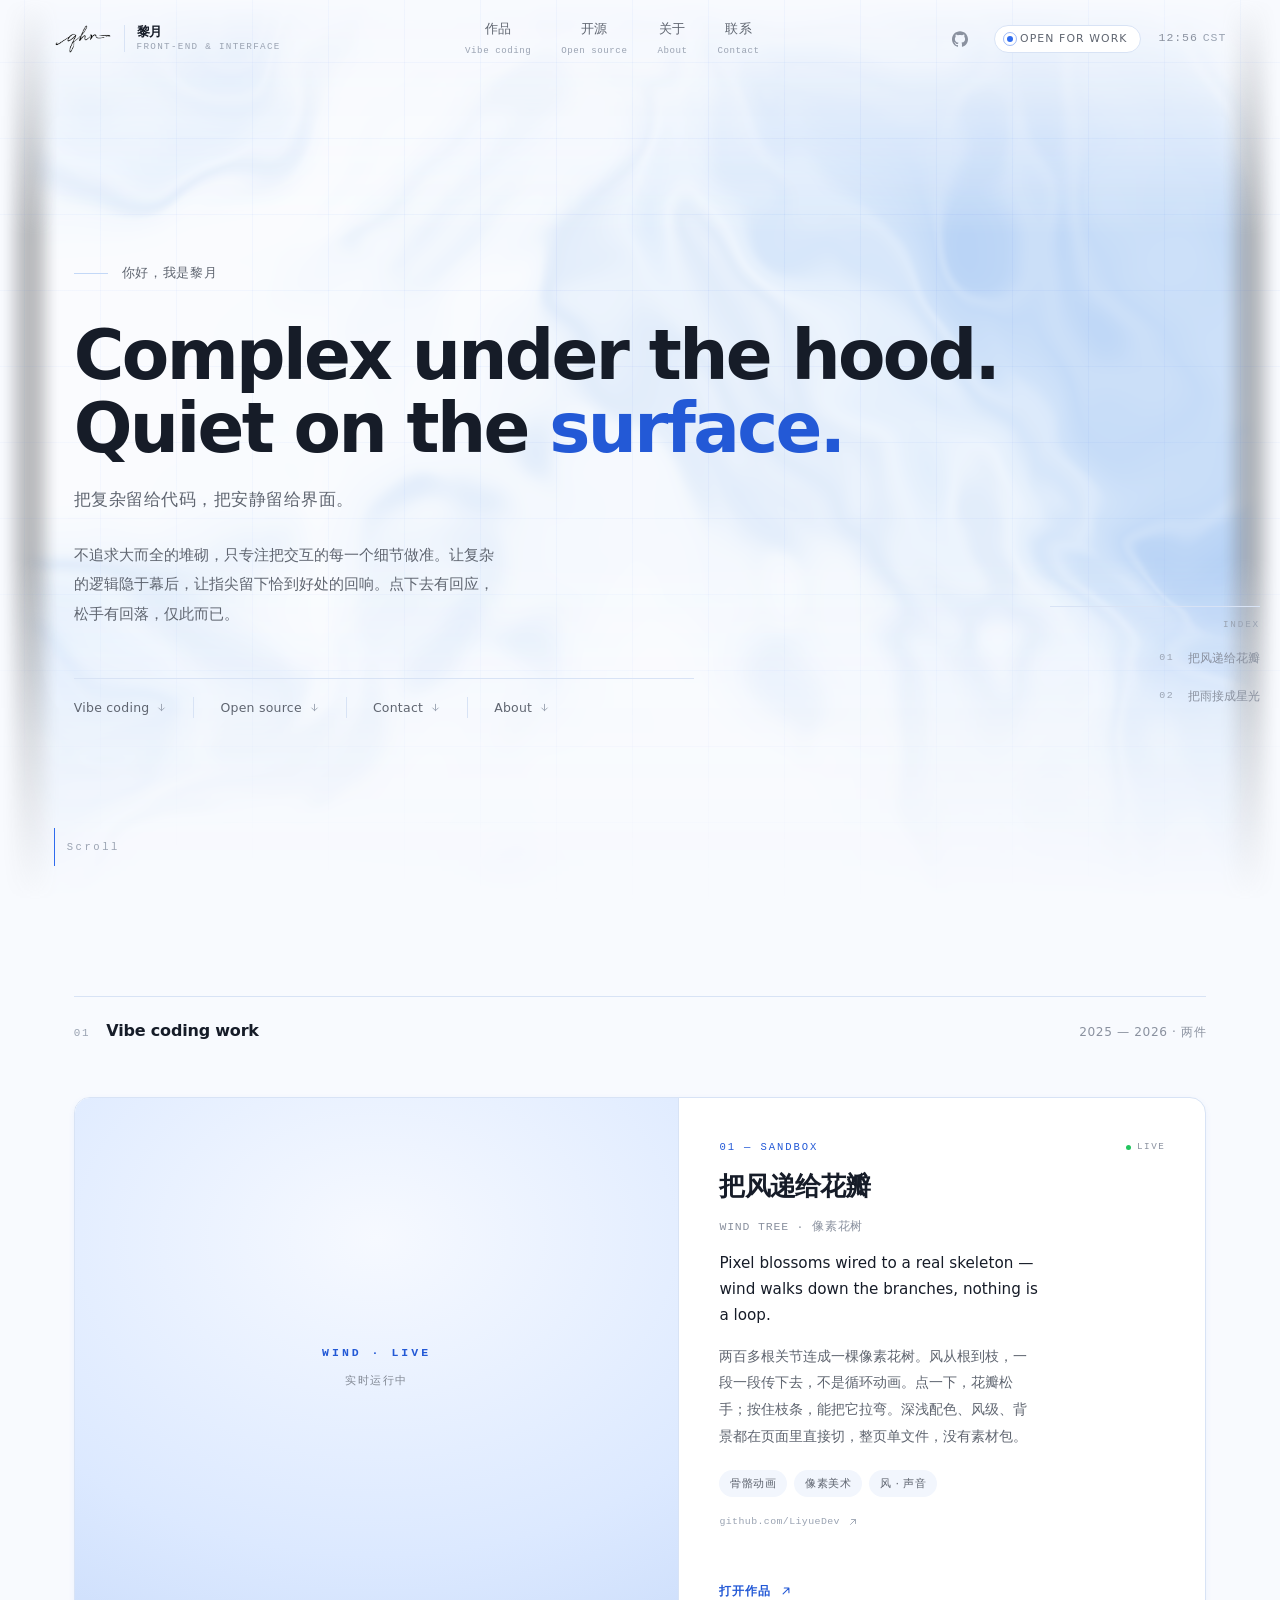
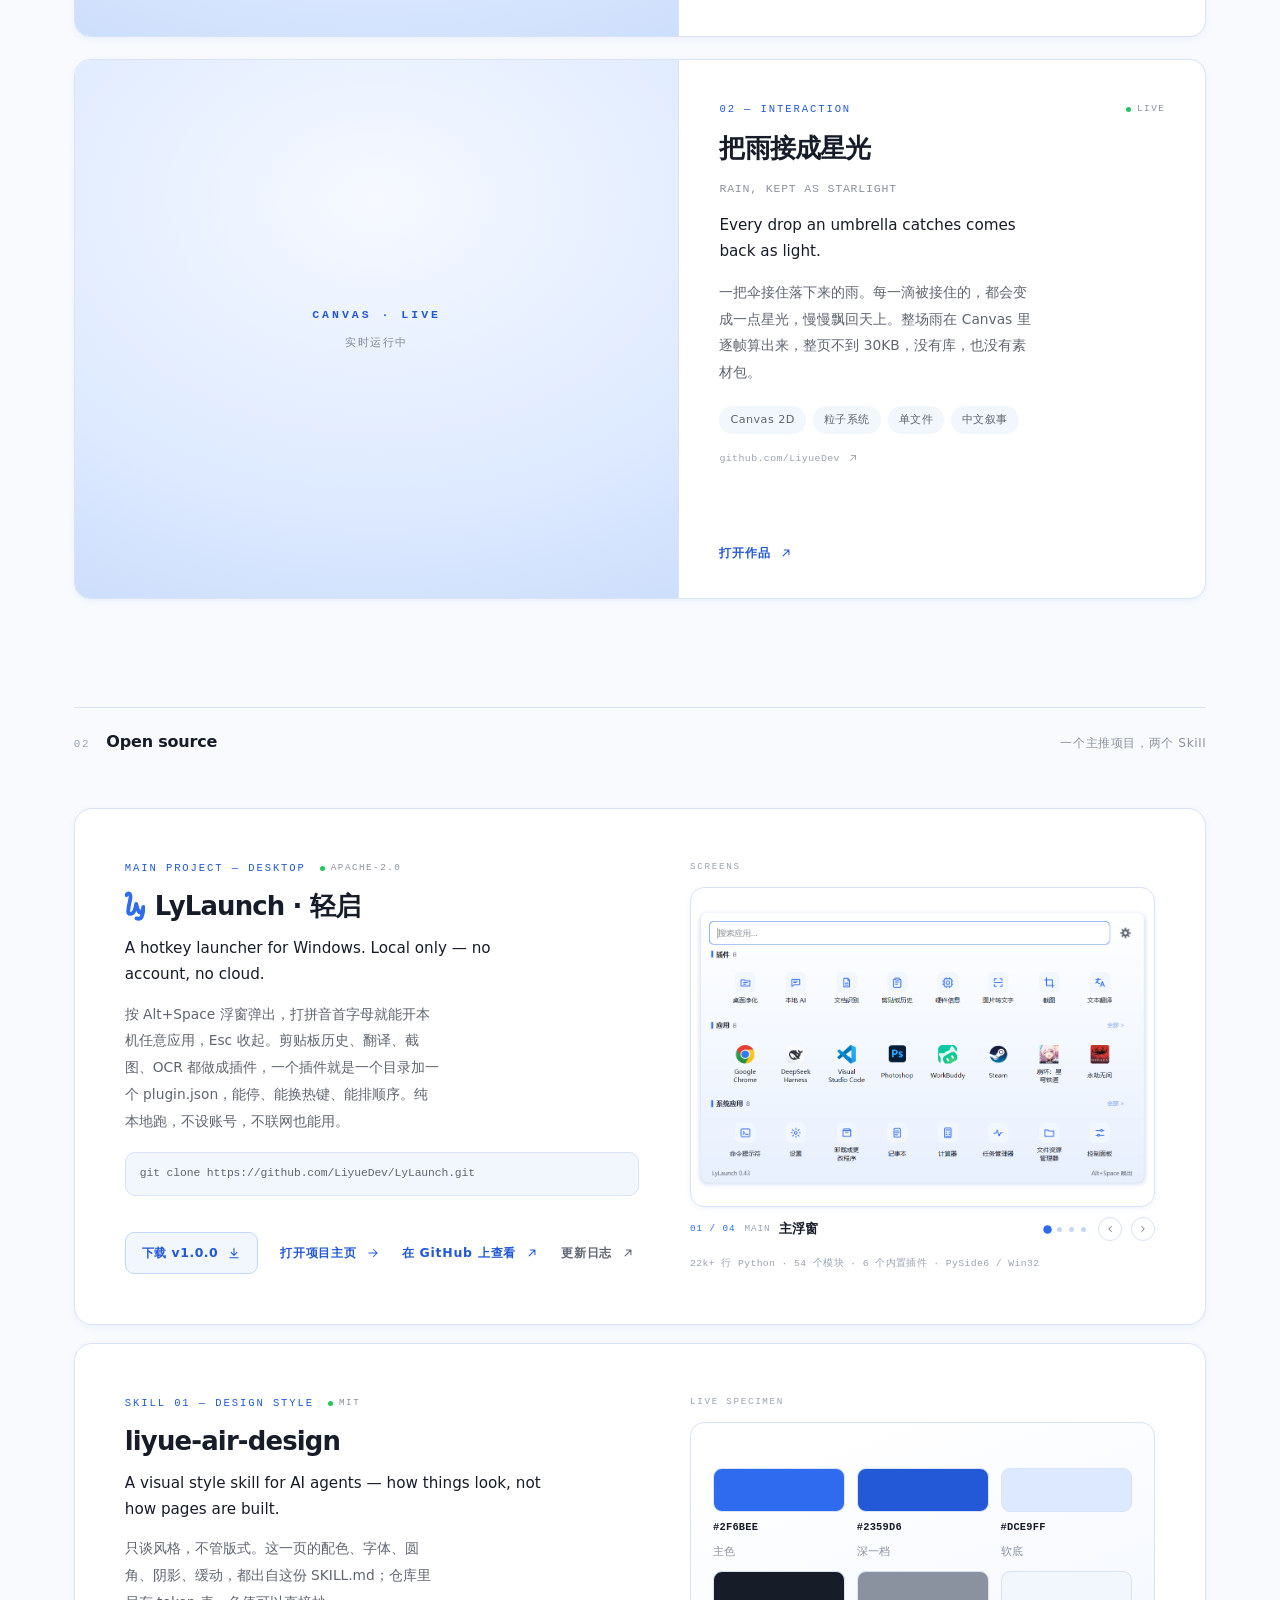
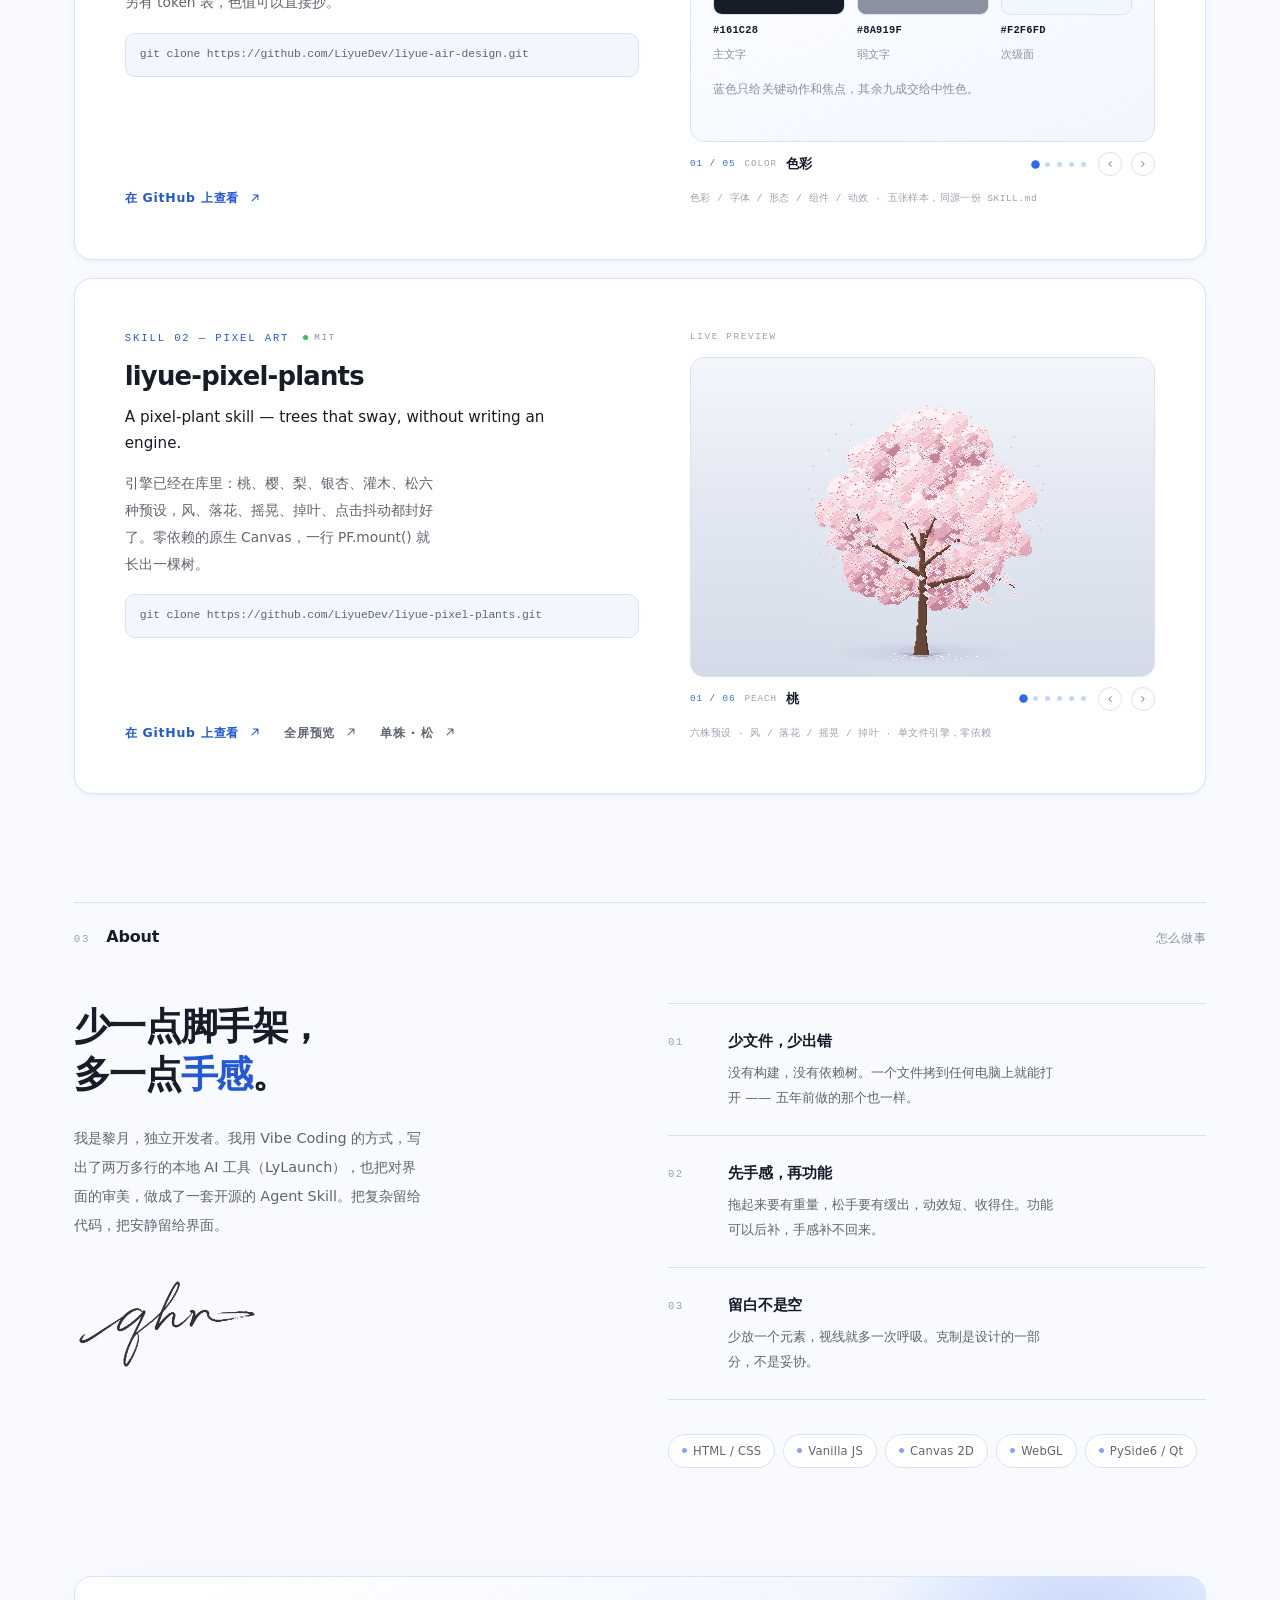
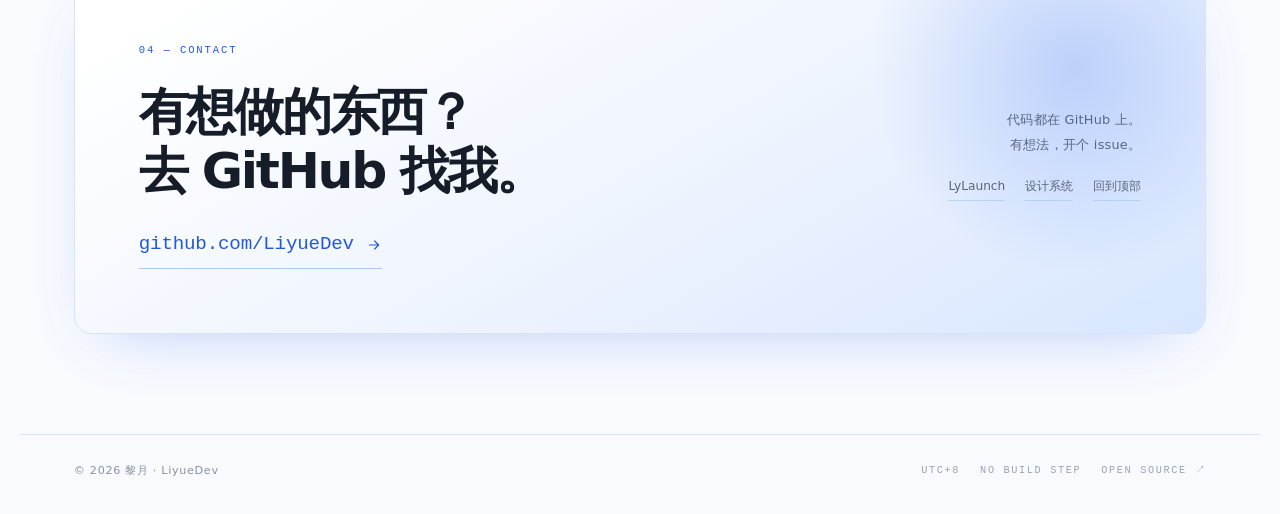
==== commit 2120b9ba: "Site: 首屏液体改为 WebGL 着色器，指针定位按归一化坐标重算 液体层从 2D 精灵贴图换成域扭曲 fbm + 等值线水面反光；指针取归一化坐标、u_res 每帧从画布盒子实时读，去掉 sca" ====
--- a/index.html
+++ b/index.html
@@ -131,11 +131,22 @@
   mask-image:radial-gradient(118% 84% at 56% 34%,#000 0%,rgba(0,0,0,.45) 58%,transparent 80%);
   pointer-events:none;
 }
-.hero::after{
-  content:"";position:absolute;inset:0;pointer-events:none;
-  background:radial-gradient(430px 430px at var(--mx,60%) var(--my,40%),rgba(47,107,238,.12),transparent 68%);
-}
 .hero .wrap{width:100%;z-index:2}
+
+/* 首屏液体层：每个液团先预渲染成一张精灵（本体 / 高光 / 阴影三层叠好），
+   之后每帧只做位移、旋转、压扁，画布可以开到高分辨率也不费性能；
+   指针附近会让液面推开、带一点拖拽的旋转，像手指划过水。 */
+.hero-fluid{
+  position:absolute;inset:0;z-index:0;pointer-events:none;overflow:hidden;
+  -webkit-mask-image:
+    linear-gradient(180deg,transparent 0%,rgba(0,0,0,.35) 9%,#000 26%,#000 62%,rgba(0,0,0,.4) 82%,transparent 100%);
+  mask-image:
+    linear-gradient(180deg,transparent 0%,rgba(0,0,0,.35) 9%,#000 26%,#000 62%,rgba(0,0,0,.4) 82%,transparent 100%);
+}
+.hero-fluid canvas{
+  display:block;width:100%;height:100%!important;
+}
+.hero::before{z-index:1}
 
 .eyebrow{
   display:flex;align-items:center;gap:14px;
@@ -648,6 +659,7 @@
 
 <!-- ══════ hero ══════ -->
 <header class="hero" id="top">
+  <div class="hero-fluid" aria-hidden="true"><canvas id="fluidCv"></canvas></div>
   <div class="wrap">
     <div class="eyebrow cn">你好，我是黎月</div>
     <h1>
@@ -783,6 +795,10 @@
           <a class="dl" href="https://github.com/LiyueDev/LyLaunch/releases/tag/v1.0.0" target="_blank" rel="noopener" title="Windows 安装包，约 159 MB">
             下载 v1.0.0
             <svg viewBox="0 0 24 24" fill="none" stroke="currentColor" stroke-width="1.8" stroke-linecap="round" stroke-linejoin="round"><path d="M12 4v11M7 11l5 5 5-5M5 20h14"/></svg>
+          </a>
+          <a class="open page" href="lylaunch-web/index.html" title="LyLaunch 项目主页">
+            打开项目主页
+            <svg viewBox="0 0 24 24" fill="none" stroke="currentColor" stroke-width="1.8" stroke-linecap="round" stroke-linejoin="round"><path d="M5 12h14M13 6l6 6-6 6"/></svg>
           </a>
           <a class="open" href="https://github.com/LiyueDev/LyLaunch" target="_blank" rel="noopener">
             在 GitHub 上查看
@@ -1089,20 +1105,6 @@
   tick();
   setInterval(tick, 20000);
 
-  /* ── hero 指针光晕 ── */
-  const hero = document.querySelector('.hero');
-  let raf = 0;
-  hero.addEventListener('pointermove', (e) => {
-    const r = hero.getBoundingClientRect();
-    const x = e.clientX - r.left, y = e.clientY - r.top;
-    if (raf) return;
-    raf = requestAnimationFrame(() => {
-      hero.style.setProperty('--mx', x + 'px');
-      hero.style.setProperty('--my', y + 'px');
-      raf = 0;
-    });
-  }, { passive: true });
-
   /* ── 入场 ── */
   const io = new IntersectionObserver((es) => {
     es.forEach((e) => { if (e.isIntersecting) { e.target.classList.add('in'); io.unobserve(e.target); } });
@@ -1404,6 +1406,259 @@
   label();
 })();
 </script>
+
+<script>
+/* ── 首屏液体 + 指针交互（WebGL） ──
+   一个全屏三角 + 一段片元着色器：域扭曲的 fbm 高度场，配合等值线当"水面反光"，
+   在 GPU 上逐像素算，画布按设备像素密度开（CSS × dpr × Q），所以任何缩放下都是
+   清晰的，没有放大糊的问题，也不靠一层大柔光去糊边。
+   指针移动时把采样坐标朝反方向推、再掺一点切向旋转，看起来就是液面被手推开了；
+   停手后强度自己衰减，液面缓慢归位。没有 WebGL 就安静留白，不报错、不卡。 */
+(function () {
+  var cv = document.getElementById('fluidCv');
+  if (!cv) return;
+  var gl = cv.getContext('webgl', { antialias: false, alpha: true, premultipliedAlpha: false, powerPreference: 'low-power' });
+  if (!gl) return;
+  var reduce = window.matchMedia('(prefers-reduced-motion: reduce)').matches;
+
+  var SPEED = .34;               /* 流动速度：越小越慢 */
+  var Q = .95;                   /* 在 devicePixelRatio 之上再乘的质量系数 */
+
+  /* 指针交互：PUSH 置 0 就关掉 */
+  var REACH = 190;               /* 影响半径，CSS 像素 */
+  var PUSH = .15;                /* 最大位移，噪声空间单位（约等于液面被推开一个波纹） */
+  var SWIRL = .34;               /* 推开方向里掺多少切向旋转 */
+
+  var VS = [
+    'attribute vec2 a;',
+    'void main(){ gl_Position = vec4(a, 0.0, 1.0); }'
+  ].join('\n');
+
+  var FS = [
+    'precision highp float;',
+    'uniform vec2 u_res;',        // CSS 尺寸
+    'uniform vec2 u_buf;',        // 画布像素尺寸（drawing buffer）
+    'uniform float u_t;',
+    'uniform vec2 u_ptrn;',       // 指针位置，归一化 0~1，左上原点
+    'uniform float u_act;',       // 指针活跃度 0~1
+    'uniform float u_reach;',
+    'uniform float u_push;',
+    'uniform float u_swirl;',
+    '',
+    'float hash(vec2 p){ p = fract(p * vec2(123.34, 456.21)); p += dot(p, p + 45.32); return fract(p.x * p.y); }',
+    'float noise(vec2 p){',
+    '  vec2 i = floor(p), f = fract(p);',
+    '  vec2 u = f * f * (3.0 - 2.0 * f);',
+    '  float a = hash(i), b = hash(i + vec2(1.0, 0.0)), c = hash(i + vec2(0.0, 1.0)), d = hash(i + vec2(1.0, 1.0));',
+    '  return mix(mix(a, b, u.x), mix(c, d, u.x), u.y);',
+    '}',
+    'float fbm(vec2 p){',
+    '  float s = 0.0, amp = 0.56;',
+    '  for (int i = 0; i < 4; i++) { s += amp * noise(p); p = p * 2.03 + vec2(11.3, 7.7); amp *= 0.5; }',
+    '  return s;',
+    '}',
+    '',
+    '/* 液态的高度场：两层 fbm 互相扭曲，再加一层细节，慢速漂移 */',
+    'float liquid(vec2 p, float t) {',
+    '  vec2 q = vec2(fbm(p + vec2(0.0, t * 0.11)), fbm(p + vec2(5.2, t * 0.09) + vec2(1.6, 0.0)));',
+    '  vec2 w = p + (q - 0.5) * 1.62;',
+    '  return fbm(w * 1.18 + vec2(t * 0.05, -t * 0.06));',
+    '}',
+    '',
+    'void main(){',
+    '  /* 归一化坐标：除的是画布自己的像素尺寸，之后任何缩放、DPR 都不影响 */',
+    '  vec2 uv = vec2(gl_FragCoord.x / u_buf.x, 1.0 - gl_FragCoord.y / u_buf.y);',
+    '  float aspect = u_res.x / u_res.y;',
+    '  float tall = 1.0 - smoothstep(0.70, 1.05, aspect);',   // 竖屏手机：液团放大一点、浓一点
+    '  vec2 p = vec2(uv.x * aspect, uv.y) * mix(1.06, 1.58, smoothstep(0.55, 1.30, aspect));',
+    '',
+    '  /* 指针：归一化坐标算距离（乘上实时盒子尺寸），和画布分辨率、DPR 都无关 */',
+    '  vec2 d = (uv - u_ptrn) * vec2(u_res.x / u_res.y, 1.0);',
+    '  float distD = length(d) + 0.000001;',
+    '  float dist = distD * u_res.y;',                // 换回 CSS 像素，方便按 190px 这种手感调
+    '  float infl = max(0.0, 1.0 - dist / u_reach);',
+    '  infl = infl * infl * u_act;',
+    '  vec2 dir = d / distD;',
+    '  float ca = cos(u_swirl), sa = sin(u_swirl);',
+    '  vec2 sd = vec2(dir.x * ca - dir.y * sa, dir.x * sa + dir.y * ca);',
+    '  p -= sd * infl * u_push;',
+    '',
+    '  float h = liquid(p, u_t);',
+    '',
+    '  /* 底色：靠近白，再压两档淡蓝 */',
+    '  vec3 bg   = vec3(0.980, 0.986, 0.996);',
+    '  vec3 mid  = vec3(0.878, 0.929, 0.988);',
+    '  vec3 deep = vec3(0.663, 0.788, 0.953);',
+    '  vec3 col = mix(bg, mid, smoothstep(0.26, 0.66, h));',
+    '  col = mix(col, deep, smoothstep(0.48, 0.86, h) * (0.80 + 0.14 * tall));',
+    '',
+    '  /* 等值线：水面反光。三条窄带，跟着流动走，是画面里唯一的硬边 */',
+    '  #define ISO(v, lvl, w) (1.0 - smoothstep(0.0, w, abs(v - lvl)))',
+    '  float g1 = ISO(h, 0.470, 0.042);',
+    '  float g2 = ISO(h, 0.600, 0.036);',
+    '  float g3 = ISO(h, 0.720, 0.030);',
+    '  float glow = g1 * 0.40 + g2 * 0.34 + g3 * 0.28;',
+    '  float dark = ISO(h, 0.442, 0.055) * 0.26 + ISO(h, 0.572, 0.048) * 0.18;',
+    '  col = mix(col, vec3(1.0), glow * 0.55);',
+    '  col = mix(col, vec3(0.74, 0.83, 0.95), dark);',
+    '',
+    '  /* 指针处轻微提亮，像液面被压出的那一点反光；范围很小，不抢视线 */',
+    '  float sheen = max(0.0, 1.0 - dist / (u_reach * 0.55));',
+    '  col = mix(col, vec3(1.0), sheen * sheen * u_act * 0.06);',
+    '',
+    '  /* 左右边缘淡出，代替原来那层 scale(1.08) 遮边，坐标也就干净了 */',
+    '  float edgeA = smoothstep(0.0, 60.0, uv.x * u_res.x) * smoothstep(0.0, 60.0, (1.0 - uv.x) * u_res.x);',
+    '  gl_FragColor = vec4(col, edgeA);',
+    '}'
+  ].join('\n');
+
+  function compile(type, src) {
+    var s = gl.createShader(type);
+    gl.shaderSource(s, src);
+    gl.compileShader(s);
+    if (!gl.getShaderParameter(s, gl.COMPILE_STATUS)) {
+      if (window.__fluidErr) window.__fluidErr.push(gl.getShaderInfoLog(s));
+      return null;
+    }
+    return s;
+  }
+
+  var vs = compile(gl.VERTEX_SHADER, VS);
+  var fs = compile(gl.FRAGMENT_SHADER, FS);
+  if (!vs || !fs) return;
+  var prog = gl.createProgram();
+  gl.attachShader(prog, vs);
+  gl.attachShader(prog, fs);
+  gl.linkProgram(prog);
+  if (!gl.getProgramParameter(prog, gl.LINK_STATUS)) {
+    if (window.__fluidErr) window.__fluidErr.push(gl.getProgramInfoLog(prog));
+    return;
+  }
+  gl.useProgram(prog);
+
+  var buf = gl.createBuffer();
+  gl.bindBuffer(gl.ARRAY_BUFFER, buf);
+  gl.bufferData(gl.ARRAY_BUFFER, new Float32Array([-1, -1, 3, -1, -1, 3]), gl.STATIC_DRAW);
+  var aLoc = gl.getAttribLocation(prog, 'a');
+  gl.enableVertexAttribArray(aLoc);
+  gl.vertexAttribPointer(aLoc, 2, gl.FLOAT, false, 0, 0);
+
+  var U = {
+    res: gl.getUniformLocation(prog, 'u_res'),
+    buf: gl.getUniformLocation(prog, 'u_buf'),
+    t: gl.getUniformLocation(prog, 'u_t'),
+    ptrn: gl.getUniformLocation(prog, 'u_ptrn'),
+    act: gl.getUniformLocation(prog, 'u_act'),
+    reach: gl.getUniformLocation(prog, 'u_reach'),
+    push: gl.getUniformLocation(prog, 'u_push'),
+    swirl: gl.getUniformLocation(prog, 'u_swirl')
+  };
+
+  var CW = 1, CH = 1, BW = 1, BH = 1, PX = 1, scaleK = 1, slow = 0;
+  var ptr = { x: 0, y: 0, tx: 0, ty: 0, active: 0, seen: 0 };
+  var t0 = 0, last = 0, raf = 0;
+
+  function resize() {
+    var box = cv.parentElement.getBoundingClientRect();
+    CW = Math.max(24, Math.round(Math.max(1, box.width)));
+    CH = Math.max(24, Math.round(Math.max(1, box.height)));
+    PX = Math.min(2, window.devicePixelRatio || 1) * Q * scaleK;
+    var w = Math.round(CW * PX), h = Math.round(CH * PX);
+    /* 兜底：像素总量太大的屏幕降一档，别把老显卡拖垮 */
+    if (w * h > 3.2e6) { var k = Math.sqrt(3.2e6 / (w * h)); w = Math.round(w * k); h = Math.round(h * k); PX = w / CW; }
+    cv.width = w; cv.height = h;
+    BW = w; BH = h;
+    gl.viewport(0, 0, w, h);
+    draw(performance.now() / 1000);
+  }
+
+  function draw(ts) {
+    /* 尺寸每帧从真实盒子里取，不再依赖缓存值：字体撑高、滚动条出现都能立刻跟上 */
+    var box = cv.getBoundingClientRect();
+    var bw = Math.max(1, box.width), bh = Math.max(1, box.height);
+    gl.uniform2f(U.res, bw, bh);
+    gl.uniform2f(U.buf, cv.width, cv.height);
+    gl.uniform1f(U.t, ts * SPEED);
+    gl.uniform2f(U.ptrn, ptr.x, ptr.y);
+    gl.uniform1f(U.act, ptr.active);
+    gl.uniform1f(U.reach, REACH);
+    gl.uniform1f(U.push, PUSH);
+    gl.uniform1f(U.swirl, SWIRL);
+    gl.drawArrays(gl.TRIANGLES, 0, 3);
+  }
+
+  function loop(now) {
+    raf = requestAnimationFrame(loop);
+    if (now - last < 1000 / 40) return;
+    var dt = Math.min(.12, (now - last) / 1000);
+    last = now;
+
+    /* 指针位置缓动跟手；停手之后 active 慢慢回落，液面自己归位 */
+    ptr.x += (ptr.tx - ptr.x) * Math.min(1, dt * 12);
+    ptr.y += (ptr.ty - ptr.y) * Math.min(1, dt * 12);
+    if (now - ptr.seen > 110) ptr.active *= Math.pow(.5, dt / .55);
+
+    /* 帧率掉下来就自动降一档分辨率，宁可少一点细节也别卡 */
+    if (dt > .034 && scaleK > .62) {
+      if (++slow > 24) { scaleK -= .15; slow = 0; last = now; resize(); return; }
+    } else if (slow) { slow = 0; }
+
+    draw(now / 1000);
+  }
+
+  t0 = performance.now(); last = t0;
+  resize();
+
+  var hero = cv.closest('.hero');
+  ptr.x = ptr.tx = .5; ptr.y = ptr.ty = .5;
+  if (hero && !reduce) {
+    hero.addEventListener('pointermove', function (e) {
+      /* 直接存归一化坐标：画布尺寸之后怎么变都不用再换算 */
+      var r = cv.getBoundingClientRect();
+      ptr.tx = (e.clientX - r.left) / Math.max(1, r.width);
+      ptr.ty = (e.clientY - r.top) / Math.max(1, r.height);
+      ptr.active = 1;
+      ptr.seen = performance.now();
+    }, { passive: true });
+    hero.addEventListener('pointerleave', function () { ptr.seen = 0; }, { passive: true });
+    raf = requestAnimationFrame(loop);
+  }
+
+  /* 尺寸要跟着真实布局走：字体会撑高首屏、滚动条会出现，都会改变盒子尺寸。
+     只监听 window resize 会在这些时刻漏掉，u_res 一旧，液体就被拉歪，指针也跟着偏。 */
+  var rt = 0;
+  function remeasure() {
+    clearTimeout(rt);
+    rt = setTimeout(function () {
+      var box = cv.parentElement.getBoundingClientRect();
+      if (Math.abs(box.width - CW) > 1 || Math.abs(box.height - CH) > 1) resize();
+      else draw(performance.now() / 1000);
+    }, 120);
+  }
+  window.addEventListener('resize', remeasure);
+  window.addEventListener('load', remeasure);
+  if (document.fonts && document.fonts.ready) { document.fonts.ready.then(function () { setTimeout(remeasure, 40); }); }
+  if ('ResizeObserver' in window) { new ResizeObserver(remeasure).observe(cv.parentElement); }
+  /* 兜底：每 20 帧核对一次，盒子被别的东西改动过也能自己纠正 */
+  if ('function' === typeof window.requestAnimationFrame) {
+    setInterval(function () {
+      if (raf === 0 && !reduce) return;
+      var box = cv.parentElement.getBoundingClientRect();
+      if (Math.abs(box.width - CW) > 1 || Math.abs(box.height - CH) > 1) resize();
+    }, 500);
+  }
+
+  /* 滚出去就停，别在后台空转 */
+  if ('IntersectionObserver' in window) {
+    new IntersectionObserver(function (es) {
+      es.forEach(function (e) {
+        if (reduce) return;
+        if (e.isIntersecting && !raf) { last = performance.now(); raf = requestAnimationFrame(loop); }
+        else if (!e.isIntersecting && raf) { cancelAnimationFrame(raf); raf = 0; }
+      });
+    }, { threshold: 0.02 }).observe(cv.parentElement);
+  }
+})();</script>
 </body>
 </html>
 
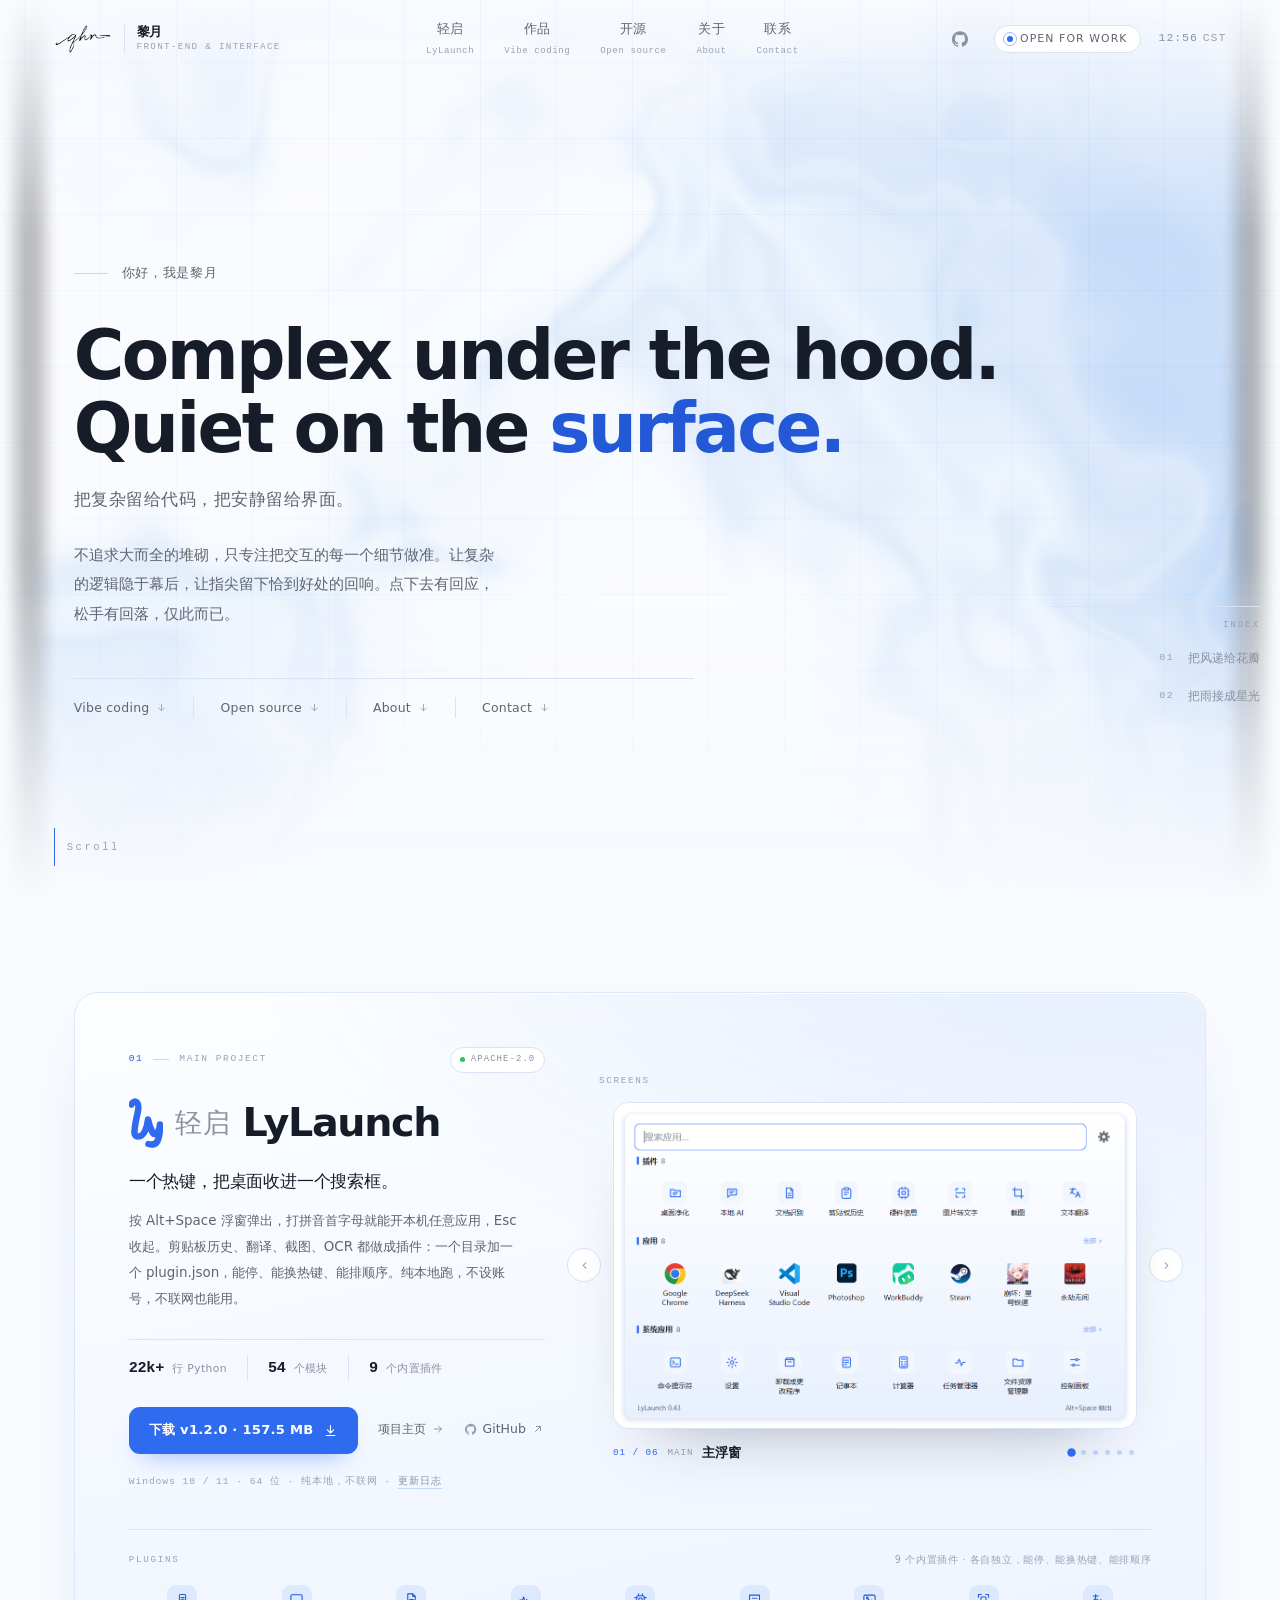
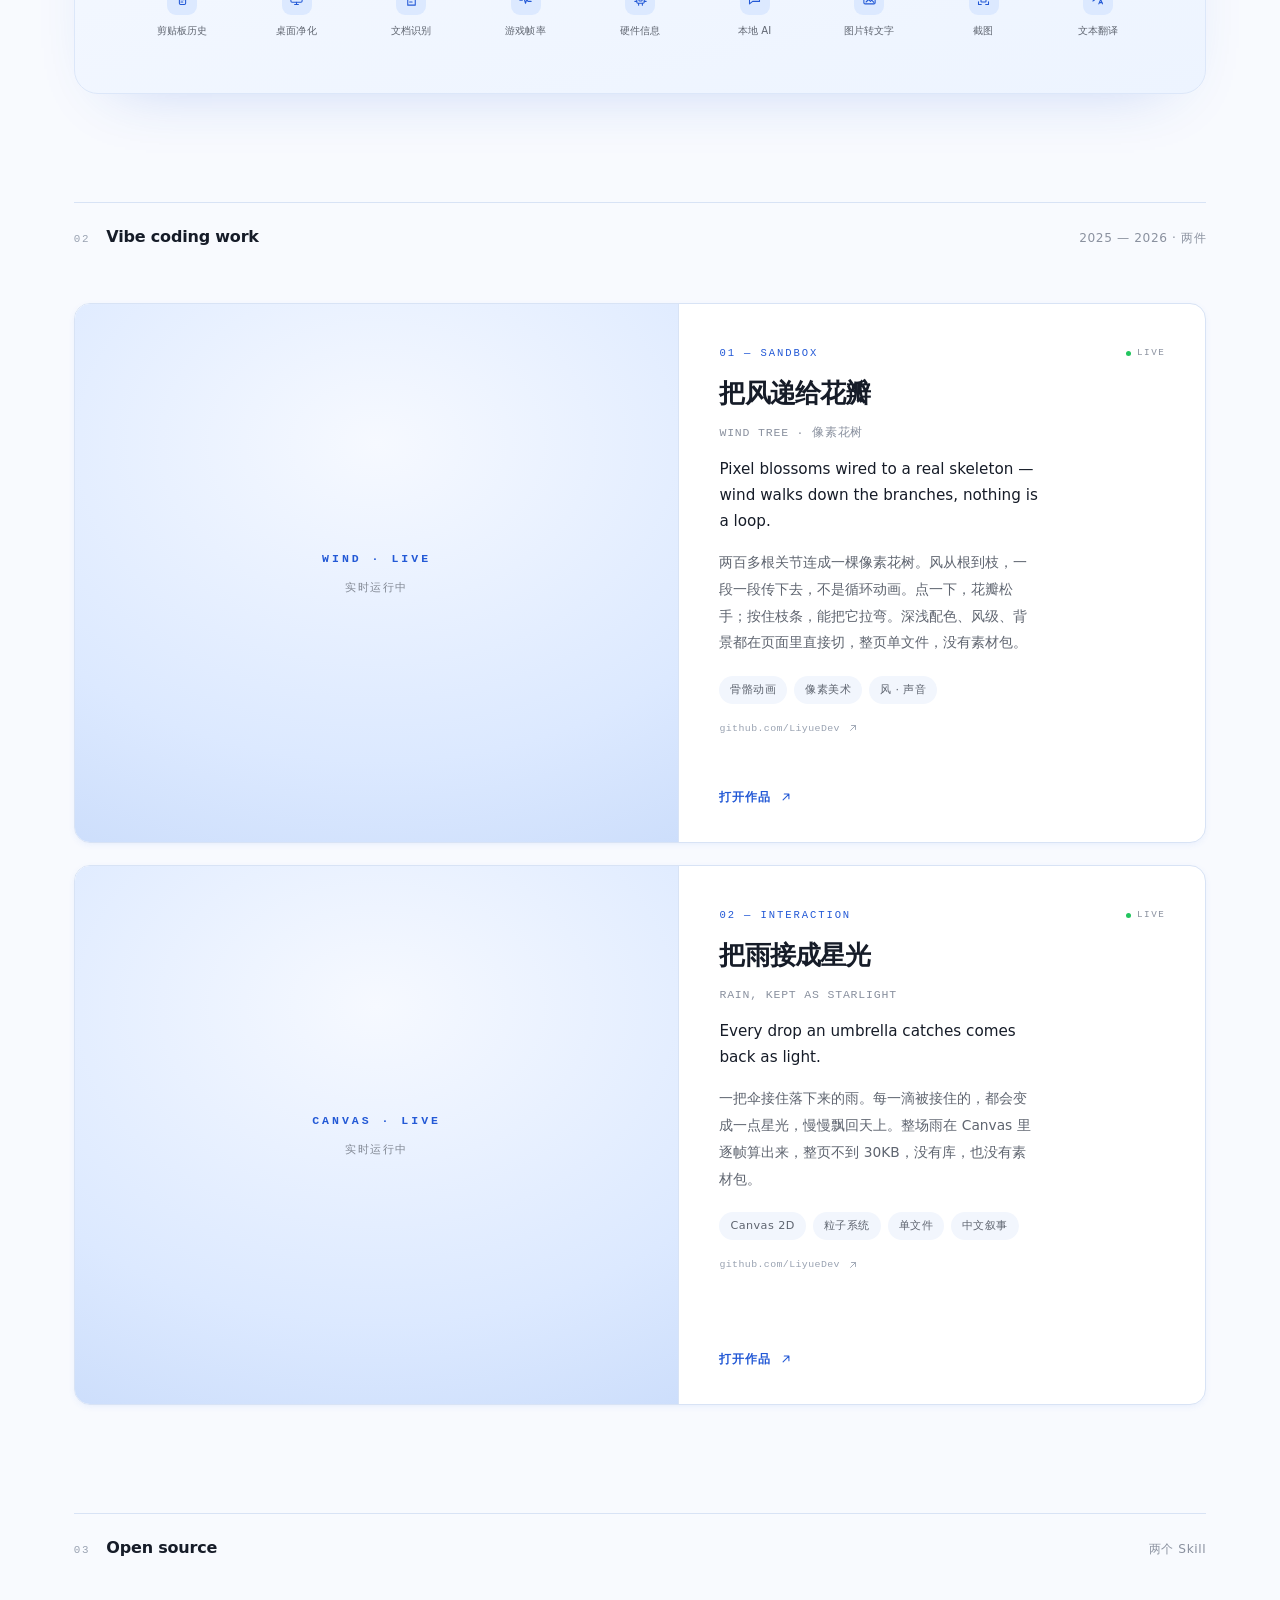
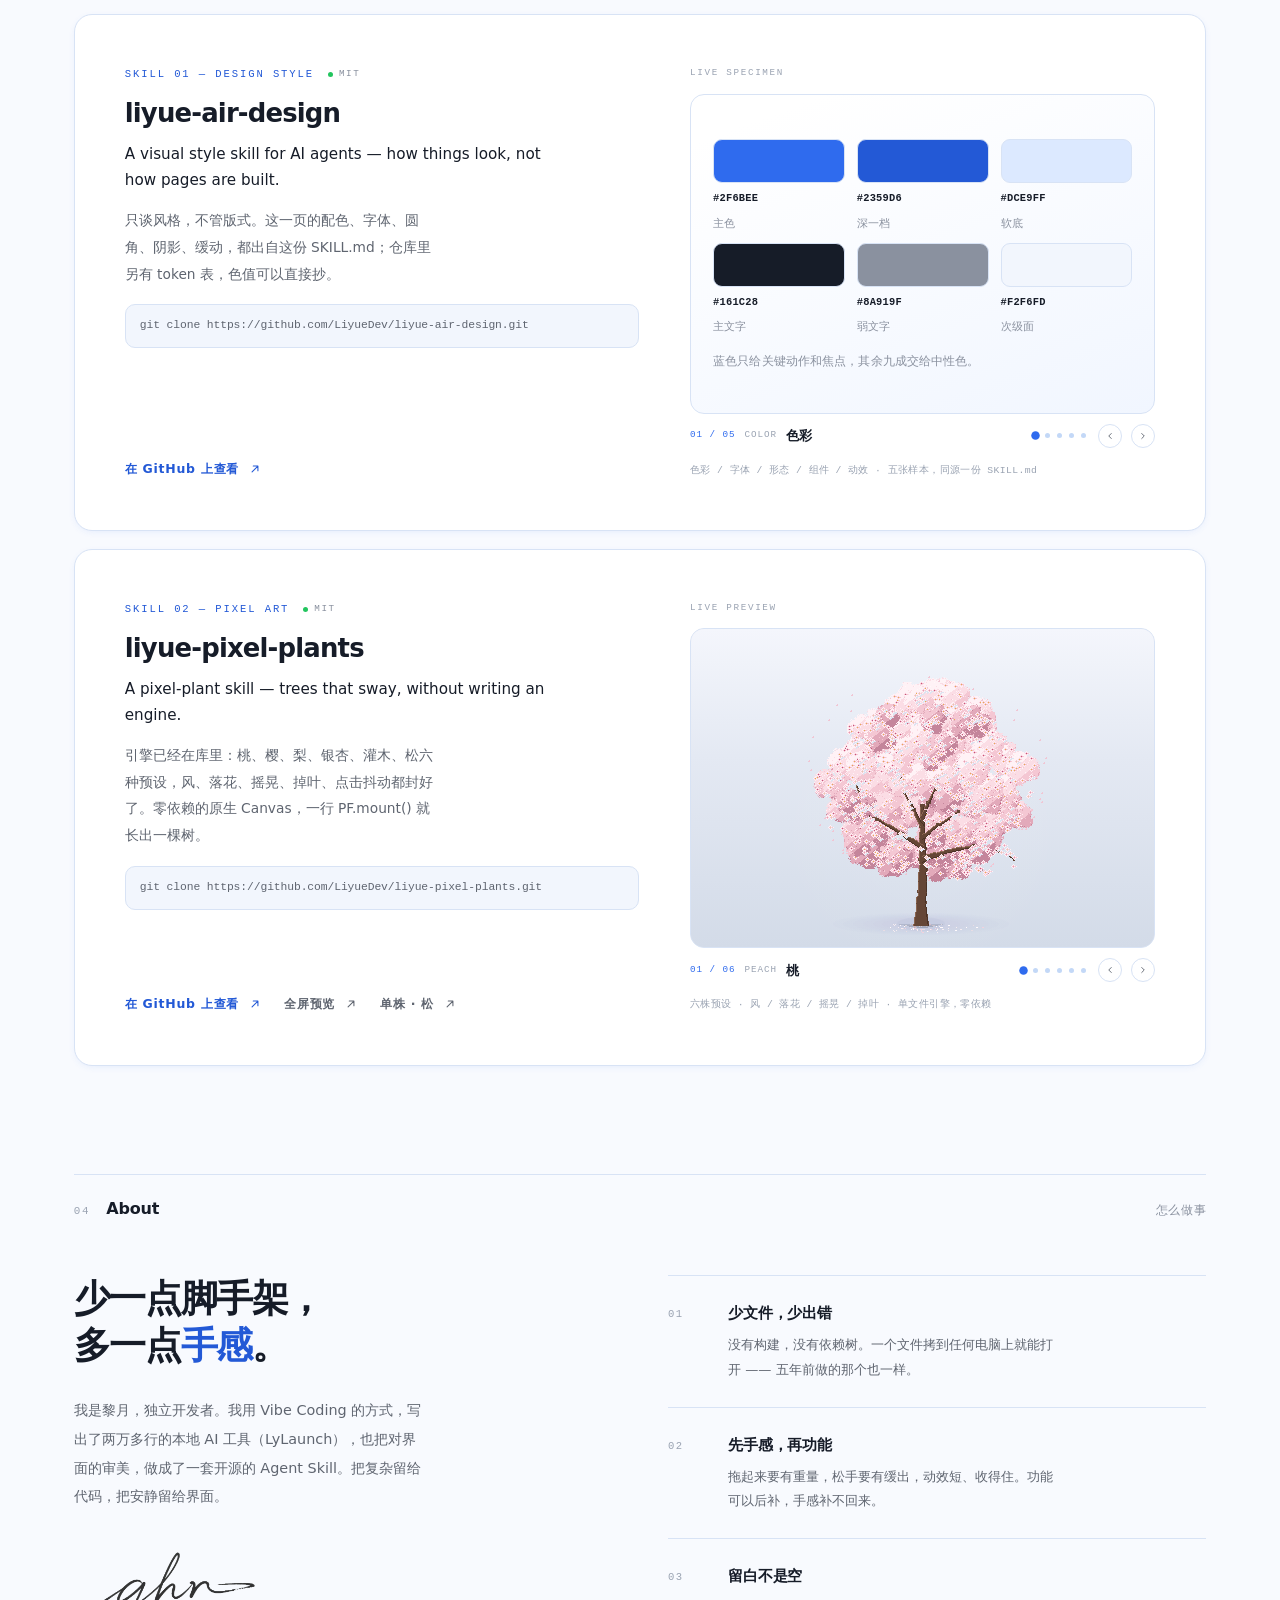
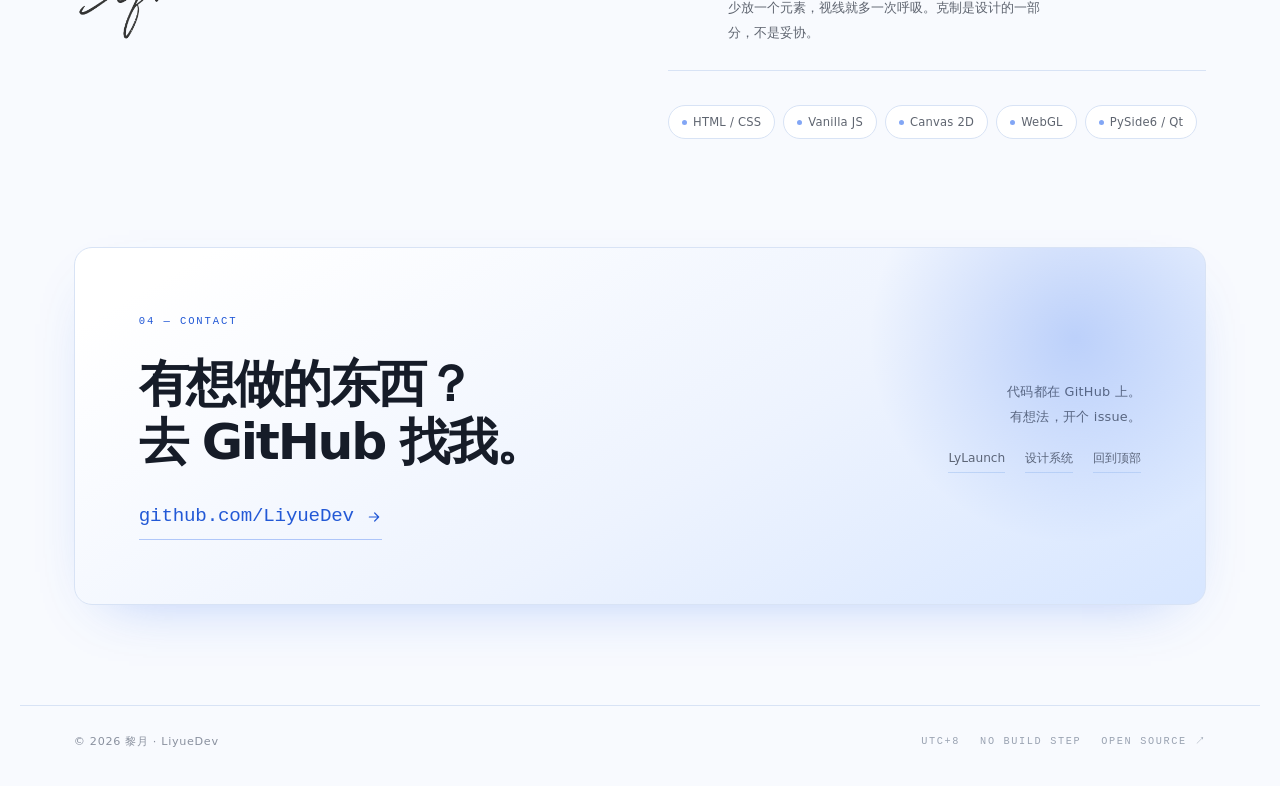
==== commit 5d664fb2: "Site: 目录整理（页面入 pages/、样式脚本入 assets/css|js、图片入 assets/img）+ 首页 LyLaunch 区块重做（6 屏轮播含插件浏览、9 个插件方块图标、滚轮翻" ====
--- a/index.html
+++ b/index.html
@@ -6,643 +6,32 @@
 <title>黎月 · Front-end & Interface</title>
 <meta name="description" content="Complex under the hood. Quiet on the surface. 黎月的前端作品集：把复杂留给代码，把安静留给界面。">
 <meta name="theme-color" content="#F8FAFE">
-<link rel="icon" href="assets/favicon.ico">
+<link rel="icon" href="assets/img/favicon.ico">
 <meta property="og:type" content="website">
 <meta property="og:site_name" content="黎月 · Front-end & Interface">
 <meta property="og:title" content="黎月 · Front-end & Interface">
 <meta property="og:description" content="Complex under the hood. Quiet on the surface. 把复杂留给代码，把安静留给界面。">
 <meta property="og:url" content="https://liyuedev.github.io/">
-<meta property="og:image" content="https://liyuedev.github.io/assets/preview.png">
+<meta property="og:image" content="https://liyuedev.github.io/assets/img/preview.png">
 <meta property="og:image:width" content="1200">
 <meta property="og:image:height" content="630">
 <meta property="og:locale" content="zh_CN">
 <meta name="twitter:card" content="summary_large_image">
 <meta name="twitter:title" content="黎月 · Front-end & Interface">
 <meta name="twitter:description" content="Complex under the hood. Quiet on the surface.">
-<meta name="twitter:image" content="https://liyuedev.github.io/assets/preview.png">
-<style>
-:root{
-  --bg:#F8FAFE; --surface:#fff; --surface-2:#F2F6FD;
-  --ink:#161C28; --ink-2:#5F6570; --ink-3:#8A919F; --ink-4:#9AA3B2;
-  --line:#D8E3F5; --line-2:#C3D8F7;
-  --blue:#2F6BEE; --blue-deep:#2359D6; --blue-soft:#DCE9FF;
-  --ease:cubic-bezier(.22,.61,.36,1);
-  --sans:"Noto Sans SC","PingFang SC","Microsoft YaHei","HarmonyOS Sans SC",system-ui,-apple-system,"Segoe UI",sans-serif;
-  --mono:"SF Mono","JetBrains Mono","Cascadia Code",ui-monospace,Consolas,monospace;
-  --pad:clamp(20px,4.2vw,60px);
-  --sh-1:0 2px 8px -3px rgba(47,107,238,.14);
-  --sh-2:0 10px 28px -12px rgba(47,107,238,.26);
-}
-
-*{margin:0;padding:0;box-sizing:border-box}
-html{-webkit-text-size-adjust:100%;scroll-behavior:smooth}
-body{
-  background:var(--bg); color:var(--ink);
-  font-family:var(--sans); font-size:16px; line-height:1.75;
-  -webkit-font-smoothing:antialiased; -moz-osx-font-smoothing:grayscale;
-  overflow-x:hidden;
-}
-img{display:block;max-width:100%}
-a{color:inherit;text-decoration:none}
-::selection{background:var(--blue-soft);color:var(--blue-deep)}
-:focus-visible{outline:2px solid var(--blue);outline-offset:3px;border-radius:4px}
-
-.wrap{max-width:1240px;margin:0 auto;padding-inline:var(--pad);position:relative}
-
-/* ───────────── nav ───────────── */
-.nav{
-  position:fixed;inset:0 0 auto 0;z-index:90;
-  height:78px;display:flex;align-items:center;justify-content:space-between;gap:28px;
-  padding-inline:var(--pad);
-  transition:height .45s var(--ease),background .45s var(--ease),border-color .45s var(--ease),backdrop-filter .45s;
-  border-bottom:1px solid transparent;
-}
-.nav.on{
-  height:64px;
-  background:rgba(248,250,254,.74);
-  backdrop-filter:blur(18px) saturate(1.25);
-  -webkit-backdrop-filter:blur(18px) saturate(1.25);
-  border-bottom-color:var(--line);
-}
-.brand{display:flex;align-items:center;gap:12px;flex-shrink:0}
-.brand img{height:30px;width:auto;transition:height .45s var(--ease)}
-.nav.on .brand img{height:26px}
-.who{display:flex;flex-direction:column;gap:2px;line-height:1.1;padding-left:12px;border-left:1px solid var(--line)}
-.brand b{font-size:.82rem;font-weight:600;letter-spacing:-.01em;color:var(--ink)}
-.who i{
-  font-style:normal;font-family:var(--mono);font-size:.58rem;letter-spacing:.14em;
-  text-transform:uppercase;color:var(--ink-4);
-}
-
-.gh{
-  display:grid;place-items:center;width:32px;height:32px;border-radius:50%;
-  color:var(--ink-3);border:1px solid transparent;
-  transition:color .24s var(--ease),background .24s var(--ease),
-             border-color .24s var(--ease),box-shadow .24s var(--ease);
-}
-.gh svg{width:16px;height:16px}
-.gh:hover,.gh:focus-visible{color:var(--blue-deep);background:#fff;border-color:var(--line);box-shadow:var(--sh-1)}
-
-.links{display:flex;align-items:center;gap:30px}
-.links a{
-  position:relative;display:flex;flex-direction:column;align-items:center;gap:3px;
-  padding-block:6px;transition:color .24s var(--ease);
-}
-.links a b{font-weight:500;font-size:.8rem;letter-spacing:.02em;color:var(--ink-2);transition:color .24s var(--ease)}
-.links a i{
-  font-style:normal;font-family:var(--mono);font-size:.57rem;letter-spacing:.06em;
-  color:var(--ink-4);transition:color .24s var(--ease);
-}
-.links a::after{
-  content:"";position:absolute;left:0;right:100%;bottom:0;height:1px;
-  background:var(--blue);transition:right .4s var(--ease);
-}
-.links a:hover b{color:var(--ink)}
-.links a:hover i{color:var(--blue)}
-.links a:hover::after{right:0}
-
-.status{display:flex;align-items:center;gap:18px;flex-shrink:0}
-.pill{
-  display:inline-flex;align-items:center;gap:7px;
-  height:28px;padding:0 12px;border-radius:999px;
-  background:#fff;border:1px solid var(--line);
-  font-size:.68rem;letter-spacing:.1em;text-transform:uppercase;color:var(--ink-2);
-  white-space:nowrap;
-}
-.dot{width:6px;height:6px;border-radius:50%;background:var(--blue);position:relative}
-.dot::after{
-  content:"";position:absolute;inset:-4px;border-radius:50%;
-  border:1px solid rgba(47,107,238,.45);animation:pulse 2.6s var(--ease) infinite;
-}
-@keyframes pulse{0%{transform:scale(.6);opacity:.9}70%{transform:scale(1.35);opacity:0}100%{opacity:0}}
-.clock{font-family:var(--mono);font-size:.72rem;letter-spacing:.08em;color:var(--ink-3);white-space:nowrap}
-.clock span{color:var(--ink-4);margin-left:5px}
-
-/* ───────────── hero ───────────── */
-.hero{position:relative;min-height:100vh;display:flex;flex-direction:column;justify-content:center;
-  padding:150px 0 70px;overflow:hidden}
-.hero::before{
-  content:"";position:absolute;inset:-10% -10% 0;
-  background-image:
-    linear-gradient(to right,rgba(47,107,238,.055) 1px,transparent 1px),
-    linear-gradient(to bottom,rgba(47,107,238,.055) 1px,transparent 1px);
-  background-size:76px 76px;
-  -webkit-mask-image:radial-gradient(118% 84% at 56% 34%,#000 0%,rgba(0,0,0,.45) 58%,transparent 80%);
-  mask-image:radial-gradient(118% 84% at 56% 34%,#000 0%,rgba(0,0,0,.45) 58%,transparent 80%);
-  pointer-events:none;
-}
-.hero .wrap{width:100%;z-index:2}
-
-/* 首屏液体层：每个液团先预渲染成一张精灵（本体 / 高光 / 阴影三层叠好），
-   之后每帧只做位移、旋转、压扁，画布可以开到高分辨率也不费性能；
-   指针附近会让液面推开、带一点拖拽的旋转，像手指划过水。 */
-.hero-fluid{
-  position:absolute;inset:0;z-index:0;pointer-events:none;overflow:hidden;
-  -webkit-mask-image:
-    linear-gradient(180deg,transparent 0%,rgba(0,0,0,.35) 9%,#000 26%,#000 62%,rgba(0,0,0,.4) 82%,transparent 100%);
-  mask-image:
-    linear-gradient(180deg,transparent 0%,rgba(0,0,0,.35) 9%,#000 26%,#000 62%,rgba(0,0,0,.4) 82%,transparent 100%);
-}
-.hero-fluid canvas{
-  display:block;width:100%;height:100%!important;
-}
-.hero::before{z-index:1}
-
-.eyebrow{
-  display:flex;align-items:center;gap:14px;
-  font-family:var(--mono);font-size:.68rem;letter-spacing:.22em;text-transform:uppercase;color:var(--ink-3);
-  margin-bottom:34px;
-}
-.eyebrow::before{content:"";width:34px;height:1px;background:var(--line-2);display:block}
-.eyebrow.cn{font-family:var(--sans);letter-spacing:.05em;text-transform:none;font-size:.82rem;color:var(--ink-2)}
-
-h1{
-  font-size:clamp(2.15rem,5.4vw,4.5rem);line-height:1.06;letter-spacing:-.038em;font-weight:800;
-  max-width:none;
-}
-h1 .w{display:inline-block;opacity:0;transform:translateY(22px);
-  animation:rise .95s var(--ease) forwards;animation-delay:calc(.12s + var(--i)*.075s)}
-@keyframes rise{to{opacity:1;transform:none}}
-h1 .accent{color:var(--blue-deep)}
-
-.hero-zh{
-  margin-top:20px;font-size:1.06rem;letter-spacing:.03em;color:var(--ink-2);
-  opacity:0;animation:rise .95s var(--ease) .95s forwards;
-}
-.lede{
-  margin-top:26px;max-width:45ch;font-size:.95rem;line-height:1.95;color:var(--ink-2);
-  opacity:0;animation:rise 1s var(--ease) 1.1s forwards;
-}
-.lede b{font-weight:600;color:var(--ink);border-bottom:1px solid var(--line-2)}
-
-.stats{
-  display:flex;flex-wrap:wrap;margin-top:48px;
-  border-top:1px solid var(--line);padding-top:18px;max-width:620px;
-  opacity:0;animation:rise 1s var(--ease) 1.3s forwards;
-}
-.stats > span{
-  display:flex;align-items:baseline;gap:8px;
-  font-size:.76rem;color:var(--ink-3);letter-spacing:.04em;
-  padding-right:26px;margin-right:26px;border-right:1px solid var(--line);
-}
-.stats > span:last-child{border-right:0;padding-right:0;margin-right:0}
-.stats b{font-family:var(--mono);font-size:1.28rem;font-weight:500;color:var(--ink);letter-spacing:-.04em}
-.stats > a{
-  display:inline-flex;align-items:center;gap:7px;
-  font-size:.78rem;color:var(--ink-2);letter-spacing:.02em;
-  padding-right:26px;margin-right:26px;border-right:1px solid var(--line);
-  transition:color .25s var(--ease);
-}
-.stats > a:last-child{border-right:0;padding-right:0;margin-right:0}
-.stats > a svg{width:11px;height:11px;color:var(--ink-4);transition:transform .3s var(--ease),color .25s var(--ease)}
-.stats > a:hover{color:var(--blue-deep)}
-.stats > a:hover svg{transform:translateY(2px);color:var(--blue)}
-
-/* hero 索引 */
-.hero-index{
-  position:absolute;right:0;bottom:4px;
-  display:flex;flex-direction:column;gap:0;text-align:right;
-  border-top:1px solid var(--line);padding-top:10px;min-width:210px;
-  opacity:0;animation:rise 1s var(--ease) 1.45s forwards;
-}
-.hero-index .lbl{
-  font-family:var(--mono);font-size:.58rem;letter-spacing:.2em;text-transform:uppercase;
-  color:var(--ink-4);margin-bottom:6px;
-}
-.hero-index a{
-  display:flex;align-items:center;justify-content:flex-end;gap:14px;
-  padding:8px 0;font-size:.78rem;color:var(--ink-3);
-  transition:color .3s var(--ease);
-}
-.hero-index a b{
-  font-family:var(--mono);font-weight:400;font-size:.62rem;letter-spacing:.14em;
-  color:var(--ink-4);transition:color .3s var(--ease);
-}
-.hero-index a:hover{color:var(--ink)}
-.hero-index a:hover b{color:var(--blue)}
-
-.scrollcue{
-  position:absolute;left:var(--pad);bottom:34px;z-index:2;
-  display:flex;align-items:center;gap:12px;
-  font-family:var(--mono);font-size:.66rem;letter-spacing:.24em;color:var(--ink-4);
-}
-.scrollcue i{display:block;width:1px;height:38px;background:linear-gradient(var(--line-2),transparent);position:relative;overflow:hidden}
-.scrollcue i::after{content:"";position:absolute;inset:0;background:var(--blue);animation:drop 2.4s var(--ease) infinite}
-@keyframes drop{0%{transform:translateY(-100%)}55%,100%{transform:translateY(100%)}}
-
-/* ───────────── sections ───────────── */
-.section{padding-block:96px 12px;scroll-margin-top:70px}
-.sec-head{
-  display:flex;align-items:baseline;gap:16px;
-  border-top:1px solid var(--line);padding-top:20px;margin-bottom:52px;
-}
-.sec-head .num{font-family:var(--mono);font-size:.68rem;letter-spacing:.16em;color:var(--ink-4)}
-.sec-head h2{font-size:1rem;font-weight:600;letter-spacing:-.012em}
-.sec-head .aside{margin-left:auto;font-size:.76rem;color:var(--ink-3);letter-spacing:.05em}
-
-/* ───────────── work ───────────── */
-.card{
-  position:relative;display:block;
-  background:var(--surface);border:1px solid var(--line);border-radius:16px;overflow:hidden;
-  box-shadow:var(--sh-1);
-  transition:transform .45s var(--ease),box-shadow .45s var(--ease),border-color .35s var(--ease);
-}
-.card:hover{transform:translateY(-4px);box-shadow:var(--sh-2);border-color:var(--line-2)}
-
-.card--wide{display:grid;grid-template-columns:1.15fr 1fr;min-height:540px}
-
-.preview{
-  position:relative;overflow:hidden;
-  background:linear-gradient(155deg,#FFFFFF,#EEF4FE 55%,#DCE9FF);
-  border-right:1px solid var(--line);
-  isolation:isolate;
-}
-.preview iframe{
-  position:absolute;inset:0;width:100%;height:100%;border:0;display:block;
-  opacity:0;transition:opacity .9s var(--ease);background:#0A1330;
-}
-.preview.ready iframe{opacity:1}
-.preview.ready .cover{opacity:0;visibility:hidden}
-
-.cover{
-  position:absolute;inset:0;z-index:2;
-  display:grid;place-content:center;justify-items:center;gap:8px;text-align:center;
-  background:radial-gradient(115% 95% at 50% 26%,#F6F9FF,#DCE9FF 62%,#C7DAFA);
-  transition:opacity .8s var(--ease),visibility .8s;
-}
-.cover strong{font-family:var(--mono);font-size:.72rem;letter-spacing:.26em;text-transform:uppercase;color:var(--blue-deep)}
-.cover em{font-style:normal;font-size:.7rem;letter-spacing:.14em;color:var(--ink-2);opacity:.75}
-
-.idxrow{display:flex;align-items:center;justify-content:space-between;gap:14px}
-.idx{font-family:var(--mono);font-size:.66rem;letter-spacing:.18em;color:var(--blue-deep);text-transform:uppercase}
-.state{
-  display:inline-flex;align-items:center;gap:6px;flex-shrink:0;
-  font-family:var(--mono);font-size:.58rem;letter-spacing:.16em;text-transform:uppercase;color:var(--ink-3);
-}
-.state i{width:5px;height:5px;border-radius:50%;background:#22C55E}
-.state.soon i{background:var(--ink-4)}
-
-.info{padding:40px 40px 34px;display:flex;flex-direction:column;gap:14px}
-h3{font-size:1.62rem;line-height:1.25;font-weight:700;letter-spacing:-.032em}
-.sub{font-size:.72rem;letter-spacing:.07em;color:var(--ink-3);font-family:var(--mono);text-transform:uppercase}
-.en{font-size:.95rem;line-height:1.7;color:var(--ink);max-width:34ch}
-.zh{font-size:.86rem;line-height:1.95;color:var(--ink-2);max-width:36ch}
-
-.tags{display:flex;flex-wrap:wrap;gap:7px;margin-top:6px}
-.tag{
-  padding:4px 11px;border-radius:999px;background:var(--surface-2);
-  font-size:.7rem;letter-spacing:.04em;color:var(--ink-2);
-  transition:background .28s var(--ease),color .28s var(--ease);
-}
-.card:hover .tag{background:#fff;color:var(--blue-deep)}
-
-.src{
-  display:inline-flex;align-items:center;gap:7px;margin-top:2px;width:max-content;
-  font-family:var(--mono);font-size:.62rem;letter-spacing:.04em;color:var(--ink-4);
-  transition:color .25s var(--ease);
-}
-.src svg{width:12px;height:12px;flex:none}
-.src:hover{color:var(--blue-deep)}
-
-.open{
-  display:inline-flex;align-items:center;gap:9px;margin-top:auto;padding-top:18px;
-  font-size:.78rem;letter-spacing:.06em;color:var(--blue-deep);font-weight:600;
-}
-.open svg{width:14px;height:14px;transition:transform .35s var(--ease)}
-.card:hover .open svg{transform:translate(3px,-3px)}
-
-.grid2{display:grid;grid-template-columns:1fr 1fr;gap:22px;margin-top:22px}
-.card--small{display:flex;flex-direction:column}
-.preview--sm{aspect-ratio:4/3;border-right:0;border-bottom:1px solid var(--line)}
-.info--sm{padding:26px 28px 26px;gap:11px;flex:1}
-.info--sm h3{font-size:1.34rem}
-.info--sm .en{font-size:.9rem;max-width:38ch}
-
-/* ───────────── about ───────────── */
-.about{display:grid;grid-template-columns:1fr 1.04fr;gap:clamp(32px,6vw,80px);align-items:start}
-.about-lead h2{
-  font-size:clamp(1.6rem,2.9vw,2.35rem);line-height:1.28;letter-spacing:-.038em;font-weight:700;max-width:17ch;
-}
-.about-lead h2 em{font-style:normal;color:var(--blue-deep)}
-.about-lead p{margin-top:26px;font-size:.9rem;line-height:2;color:var(--ink-2);max-width:38ch}
-.about-lead .sign{margin-top:36px;width:186px;opacity:.82;mix-blend-mode:multiply}
-
-.principles{border-top:1px solid var(--line)}
-.principles li{
-  display:grid;grid-template-columns:44px 1fr;gap:16px;
-  padding:24px 0;border-bottom:1px solid var(--line);
-  list-style:none;
-}
-.principles .n{font-family:var(--mono);font-size:.66rem;letter-spacing:.12em;color:var(--ink-4);padding-top:5px}
-.principles h4{font-size:.96rem;font-weight:600;letter-spacing:-.01em;margin-bottom:6px}
-.principles p{font-size:.82rem;line-height:1.9;color:var(--ink-2);max-width:40ch}
-
-.stack{display:flex;flex-wrap:wrap;gap:8px;margin-top:34px}
-.chip{
-  display:inline-flex;align-items:center;gap:6px;padding:6px 13px;border-radius:999px;
-  background:#fff;border:1px solid var(--line);font-size:.72rem;color:var(--ink-2);letter-spacing:.02em;
-}
-.chip i{width:5px;height:5px;border-radius:50%;background:var(--blue);opacity:.6}
-
-/* ───────────── design system (open source) ───────────── */
-.skill-card{
-  display:grid;grid-template-columns:1.05fr .95fr;gap:clamp(26px,4vw,56px);
-  background:var(--surface);border:1px solid var(--line);border-radius:18px;
-  padding:clamp(26px,4vw,50px);box-shadow:var(--sh-1);
-}
-.skill-copy{display:flex;flex-direction:column;gap:13px;min-width:0}
-.skill-copy .idxrow{justify-content:flex-start;gap:14px}
-.skill-copy .en{max-width:44ch}
-.clone{
-  margin-top:4px;padding:11px 14px;border-radius:10px;
-  background:var(--surface-2);border:1px solid var(--line);
-  font-family:var(--mono);font-size:.71rem;color:var(--ink-2);
-  overflow-x:auto;white-space:nowrap;letter-spacing:-.01em;
-}
-.skill-tokens{display:flex;flex-direction:column;gap:12px;min-width:0}
-.skill-tokens .lbl{
-  font-family:var(--mono);font-size:.58rem;letter-spacing:.18em;
-  text-transform:uppercase;color:var(--ink-4);
-}
-.tok-grid{display:grid;grid-template-columns:repeat(3,1fr);gap:10px}
-.tok{display:flex;flex-direction:column;gap:6px}
-.sw{display:block;height:44px;border-radius:9px;border:1px solid var(--line)}
-.tok b{font-family:var(--mono);font-size:.65rem;font-weight:600;letter-spacing:.02em;color:var(--ink)}
-.tok span{font-size:.68rem;color:var(--ink-3)}
-.tok-note{
-  margin-top:2px;font-family:var(--mono);font-size:.61rem;letter-spacing:.04em;
-  color:var(--ink-4);line-height:1.9;
-}
-.skill-links{display:flex;flex-wrap:wrap;align-items:center;gap:14px 22px;margin-top:auto;padding-top:8px}
-.skill-links .open{margin-top:0;padding-top:0}
-.open.alt{color:var(--ink-2)}
-.open.alt:hover{color:var(--blue-deep)}
-.dl{
-  display:inline-flex;align-items:center;gap:9px;
-  padding:9px 16px;border-radius:9px;
-  font-size:.78rem;font-weight:600;letter-spacing:.04em;color:var(--blue-deep);
-  background:var(--surface-2);border:1px solid var(--line-2);
-  transition:background .25s var(--ease),border-color .25s var(--ease),color .25s var(--ease),box-shadow .25s var(--ease);
-}
-.dl svg{width:14px;height:14px}
-.dl:hover{background:var(--blue-soft);border-color:var(--blue);color:var(--blue-deep);box-shadow:var(--sh-1)}
-
-/* 主推项目 · LyLaunch 截图轮播 */
-.ly-title{display:flex;align-items:center;gap:10px}
-.ly-mark{width:20px;height:30px;flex:none;display:block;transform:translateY(-1px)}
-.ly-car{display:flex;flex-direction:column;gap:10px;min-width:0}
-.ly-stage{
-  position:relative;height:clamp(302px,25vw,336px);max-width:560px;
-  border:1px solid var(--line);border-radius:14px;overflow:hidden;
-  background:#fff;box-shadow:var(--sh-1);cursor:pointer;
-  transition:border-color .3s var(--ease),box-shadow .3s var(--ease);
-}
-.ly-stage:hover{border-color:var(--line-2);box-shadow:var(--sh-2)}
-.ly-stage:focus-visible{outline:2px solid var(--blue);outline-offset:3px}
-.ly-shot{
-  position:absolute;inset:0;display:grid;place-items:center;
-  opacity:0;pointer-events:none;
-  transition:opacity .34s var(--ease);
-}
-.ly-shot.on{opacity:1}
-.ly-shot img{max-width:100%;max-height:100%;object-fit:contain}
-@media(max-width:560px){ .ly-stage{height:300px} }
-/* 像素植物 · 卡内迷你轮播 */
-.pf-car{display:flex;flex-direction:column;gap:10px;min-width:0}
-.pf-stage{
-  position:relative;height:clamp(302px,25vw,336px);max-width:560px;
-  border:1px solid var(--line);border-radius:14px;overflow:hidden;
-  background:#E4E9F3;cursor:pointer;
-  transition:opacity .34s var(--ease),border-color .3s var(--ease),box-shadow .3s var(--ease);
-}
-.pf-stage:hover{border-color:var(--line-2);box-shadow:var(--sh-2)}
-.pf-stage.is-out{opacity:0}
-.pf-stage:focus-visible{outline:2px solid var(--blue);outline-offset:3px}
-@media(max-width:560px){ .pf-stage{height:300px} }
-.pf-hud{display:flex;align-items:center;gap:9px;min-width:0;flex-wrap:wrap}
-.pf-no{font-family:var(--mono);font-size:.58rem;letter-spacing:.1em;color:var(--blue)}
-.pf-key{
-  font-family:var(--mono);font-size:.58rem;letter-spacing:.1em;
-  text-transform:uppercase;color:var(--ink-4);transition:color .25s var(--ease);
-}
-.pf-cn{font-size:.84rem;font-weight:700;letter-spacing:-.01em;color:var(--ink)}
-.pf-dots{display:flex;align-items:center;gap:1px;margin-left:auto}
-.pf-dots button{border:0;background:none;padding:5px 3px;cursor:pointer;line-height:0}
-.pf-dots button:focus-visible{outline:2px solid var(--blue);outline-offset:1px;border-radius:3px}
-.pf-dots i{
-  display:block;width:5px;height:5px;border-radius:50%;background:var(--line-2);
-  transition:transform .3s var(--ease),background .25s var(--ease);
-}
-.pf-dots button[aria-selected="true"] i{background:var(--blue);transform:scale(1.7)}
-.pf-arrow{
-  width:24px;height:24px;display:grid;place-items:center;flex:none;
-  border:1px solid var(--line);border-radius:50%;background:#fff;color:var(--ink-2);
-  cursor:pointer;transition:color .2s,border-color .2s,background .2s;
-}
-.pf-arrow:hover{color:var(--blue-deep);border-color:var(--blue)}
-.pf-arrow svg{width:10px;height:10px}
-
-/* 设计系统 · 卡内样本轮播 */
-.ds-car{display:flex;flex-direction:column;gap:10px;min-width:0}
-.ds-stage{
-  position:relative;height:clamp(302px,25vw,336px);max-width:560px;
-  border:1px solid var(--line);border-radius:14px;overflow:hidden;
-  background:linear-gradient(160deg,#FFFFFF 10%,#F1F6FF 100%);
-  --sh-3:0 22px 60px -24px rgba(22,28,40,.32);
-}
-.ds-slide{
-  position:absolute;inset:0;padding:22px 22px 18px;
-  display:flex;flex-direction:column;justify-content:center;gap:16px;
-  opacity:0;transform:translateY(7px);pointer-events:none;
-  transition:opacity .34s var(--ease),transform .34s var(--ease);
-}
-.ds-slide.on{opacity:1;transform:none;pointer-events:auto}
-.ds-cap{font-size:.72rem;line-height:1.72;color:var(--ink-3);letter-spacing:.01em}
-.ds-swatches{display:grid;grid-template-columns:repeat(3,1fr);gap:10px 12px}
-.ds-type{display:flex;flex-direction:column;gap:9px}
-.ds-h{
-  font-size:clamp(1.6rem,2.4vw,2rem);font-weight:760;letter-spacing:-.045em;
-  line-height:1.15;color:var(--ink);
-}
-.ds-en{font-family:"Segoe UI",var(--sans);font-size:.82rem;color:var(--ink-2);letter-spacing:-.01em}
-.ds-line{display:flex;align-items:baseline;gap:9px;border-top:1px solid var(--line);padding-top:9px}
-.ds-tag{
-  flex:none;font-family:var(--mono);font-size:.55rem;letter-spacing:.16em;
-  text-transform:uppercase;color:var(--blue);background:var(--blue-soft);
-  padding:2px 7px;border-radius:999px;
-}
-.ds-body{font-size:.78rem;color:var(--ink-3)}
-.ds-mono{font-family:var(--mono);font-size:.62rem;letter-spacing:.04em;color:var(--ink-4)}
-.ds-form{display:grid;grid-template-columns:repeat(3,1fr);gap:12px}
-.ds-form-col{display:flex;flex-direction:column;align-items:center;gap:9px}
-.ds-tile{
-  width:min(100%,96px);aspect-ratio:1;background:#fff;border:1px solid var(--line);
-  display:grid;place-items:center;
-  font-family:var(--mono);font-size:.7rem;letter-spacing:.04em;color:var(--ink-4);
-}
-.ds-form-col .ds-mono{font-size:.56rem;letter-spacing:.02em;color:var(--ink-4);text-align:center}
-.ds-parts{display:flex;flex-direction:column;gap:11px}
-.ds-parts-row{display:flex;align-items:center;gap:9px;flex-wrap:wrap}
-.ds-btn{
-  display:inline-flex;align-items:center;padding:9px 15px;border-radius:10px;
-  font-size:.78rem;font-weight:600;letter-spacing:0;color:#fff;
-  background:linear-gradient(180deg,#2F6BEE,#2359D6);box-shadow:var(--sh-1);
-}
-.ds-btn.ghost{
-  color:var(--ink-2);background:#fff;border:1px solid var(--line);box-shadow:none;
-}
-.ds-badge{
-  font-family:var(--mono);font-size:.55rem;letter-spacing:.12em;color:var(--blue-deep);
-  background:var(--blue-soft);padding:3px 8px;border-radius:999px;
-}
-.ds-input{
-  display:flex;align-items:center;justify-content:space-between;
-  height:38px;padding:0 12px;border:1px solid var(--line);border-radius:10px;
-  background:#fff;font-size:.78rem;color:var(--ink-4);
-}
-.ds-input i{width:1px;height:15px;background:var(--blue);opacity:.7}
-.ds-pill{
-  display:inline-flex;align-items:center;gap:7px;padding:6px 11px;
-  border:1px solid var(--line);border-radius:999px;background:#fff;
-  font-size:.72rem;color:var(--ink-2);
-}
-.ds-pill i{width:6px;height:6px;border-radius:50%;background:#22C55E}
-.ds-pill svg{width:12px;height:12px}
-.ds-motion{display:flex;flex-direction:column;gap:13px}
-.ds-track{position:relative;height:2px;background:var(--line);border-radius:2px;margin:12px 6px}
-.ds-knob{
-  position:absolute;top:-4px;left:0;width:10px;height:10px;border-radius:50%;
-  background:var(--blue);box-shadow:0 0 0 4px rgba(47,107,238,.12);margin-left:-5px;
-  animation:ds-knob 2.6s var(--ease) infinite alternate;
-}
-@keyframes ds-knob{
-  from{left:0;}
-  to{left:100%;}
-}
-@media (prefers-reduced-motion: reduce){ .ds-knob{animation:none;left:35%} }
-@media(max-width:560px){ .ds-stage{height:302px} .ds-slide{padding:18px 18px 16px} }
-
-/* ───────────── contact ───────────── */
-.contact-card{
-  position:relative;overflow:hidden;
-  background:linear-gradient(150deg,#FFFFFF 8%,#EDF3FE 58%,#D7E6FF 100%);
-  border:1px solid var(--line);border-radius:18px;
-  padding:clamp(34px,5.4vw,64px);
-  box-shadow:0 22px 60px -34px rgba(47,107,238,.42);
-  display:grid;grid-template-columns:1fr auto;gap:40px;align-items:center;
-}
-.contact-card .glow{
-  position:absolute;right:-90px;top:-130px;width:440px;height:440px;border-radius:50%;
-  background:radial-gradient(circle,rgba(47,107,238,.24),transparent 66%);pointer-events:none;
-}
-.contact-card .idx{margin-bottom:24px}
-.contact-card h2{font-size:clamp(1.7rem,4.4vw,3.15rem);line-height:1.16;letter-spacing:-.045em;font-weight:800;max-width:13ch}
-.mailto{
-  display:inline-flex;align-items:center;gap:12px;margin-top:28px;
-  font-family:var(--mono);font-size:clamp(.9rem,2vw,1.2rem);letter-spacing:-.01em;color:var(--blue-deep);
-  border-bottom:1px solid rgba(47,107,238,.35);padding-bottom:6px;
-  transition:gap .4s var(--ease),border-color .3s;
-}
-.mailto:hover{gap:18px;border-color:var(--blue-deep)}
-.mailto svg{width:16px;height:16px}
-.contact-side{display:flex;flex-direction:column;align-items:flex-end;gap:18px;text-align:right}
-.contact-side p{font-size:.8rem;color:var(--ink-2);line-height:1.95;letter-spacing:.02em;max-width:21ch}
-.contact-side .links2{display:flex;gap:20px}
-.contact-side .links2 a{font-size:.76rem;color:var(--ink-2);border-bottom:1px solid var(--line-2);padding-bottom:3px;transition:color .25s,border-color .25s}
-.contact-side .links2 a:hover{color:var(--blue-deep);border-color:var(--blue)}
-
-/* ───────────── footer ───────────── */
-footer{
-  margin-top:88px;border-top:1px solid var(--line);
-  padding:26px 0 34px;
-  display:flex;align-items:center;justify-content:space-between;gap:18px;flex-wrap:wrap;
-  max-width:1240px;margin-inline:auto;
-}
-footer small{font-size:.7rem;letter-spacing:.06em;color:var(--ink-3)}
-footer .fright{display:flex;gap:20px;align-items:center;font-family:var(--mono);font-size:.64rem;letter-spacing:.16em;color:var(--ink-4);text-transform:uppercase}
-footer .fright a{color:inherit;transition:color .25s var(--ease)}
-footer .fright a:hover{color:var(--blue-deep)}
-
-/* ───────────── reveal ───────────── */
-.reveal{opacity:0;transform:translateY(20px);transition:opacity .85s var(--ease),transform .85s var(--ease)}
-.reveal.in{opacity:1;transform:none}
-.reveal.d1{transition-delay:.1s}
-.reveal.d2{transition-delay:.2s}
-
-/* ───────────── responsive ───────────── */
-@media (max-width:1200px){
-  .hero-index{display:none}
-}
-@media (max-width:980px){
-  .nav{height:66px}
-  .links{display:none}
-  .status .clock{display:none}
-  .hero{padding-top:120px;min-height:auto;padding-bottom:64px}
-  .scrollcue{display:none}
-  .card--wide{grid-template-columns:1fr;min-height:0}
-  .card--wide .preview{aspect-ratio:16/10;border-right:0;border-bottom:1px solid var(--line)}
-  .card--wide .info{padding:30px 26px 28px}
-  .info .open{margin-top:4px;padding-top:6px}
-  .grid2{grid-template-columns:1fr}
-  .about{grid-template-columns:1fr;gap:44px}
-  .skill-card{grid-template-columns:1fr;gap:32px}
-  .contact-card{grid-template-columns:1fr;gap:34px}
-  .contact-side{align-items:flex-start;text-align:left}
-  .section{padding-block:72px 8px}
-  footer{margin-top:64px;padding-inline:var(--pad)}
-}
-@media (max-width:560px){
-  .stats > span{padding-right:16px;margin-right:16px}
-  .stats{display:grid;grid-template-columns:1fr 1fr;gap:16px 18px;margin-top:36px;padding-top:16px}
-  .stats > a{border-right:0;margin-right:0;padding-right:0;font-size:.76rem}
-  .info{padding:26px 22px 24px}
-  h1{font-size:clamp(2rem,8.8vw,2.6rem);line-height:1.1}
-  .hero{padding-top:104px;padding-bottom:52px}
-  .lede{margin-top:20px;font-size:.92rem;line-height:1.9}
-  .brand img{height:26px}
-  .who{border-left:0;padding-left:0}
-  .who i{display:none}
-  .tok-grid{grid-template-columns:repeat(2,1fr)}
-  .clone{white-space:normal;word-break:normal;font-size:.68rem;padding:10px 12px}
-  h1{text-wrap:pretty}
-  h1 br{display:none}
-  /* 区块节奏收紧 */
-  .section{padding-block:60px 8px}
-  .sec-head{margin-bottom:34px;gap:12px}
-  .sec-head .aside{display:none}
-  /* 主推卡：截图不再留白边，链接排布整行 */
-  .ly-stage,.ds-stage,.pf-stage{height:auto;aspect-ratio:4/3;max-width:none}
-  .skill-links{gap:12px 16px}
-  .dl{width:100%;justify-content:center;padding:11px 16px}
-  /* 触点加大 */
-  .pf-arrow{width:34px;height:34px}
-  .pf-hud{gap:8px}
-  .pf-arrow svg{width:15px;height:15px}
-  /* 作品卡：预览略压短，正文不再顶格 */
-  .card--wide .preview{aspect-ratio:4/3}
-  .card--wide .info{padding:26px 22px 24px}
-  .about-lead p{font-size:.88rem;line-height:1.95}
-  .about-lead .sign{width:150px;margin-top:28px}
-  .contact-card{padding:34px 24px 32px}
-  footer .wrap{gap:12px}
-}
-@media (hover:none){
-  .preview iframe{pointer-events:none}
-}
-@media (prefers-reduced-motion:reduce){
-  *{animation-duration:.01ms!important;animation-iteration-count:1!important;transition-duration:.01ms!important;scroll-behavior:auto}
-}
-</style>
+<meta name="twitter:image" content="https://liyuedev.github.io/assets/img/preview.png">
+<link rel="stylesheet" href="assets/css/home.css">
 </head>
 <body>
 
 <!-- ══════ nav ══════ -->
 <nav class="nav" id="nav">
   <a class="brand" href="#top" aria-label="回到顶部">
-    <img src="assets/avatar.png" alt="黎月的手写签名">
+    <img src="assets/img/avatar.png" alt="黎月的手写签名">
     <span class="who"><b>黎月</b><i>Front-end &amp; Interface</i></span>
   </a>
   <div class="links">
+    <a href="#lylaunch"><b>轻启</b><i>LyLaunch</i></a>
     <a href="#work"><b>作品</b><i>Vibe coding</i></a>
     <a href="#skill"><b>开源</b><i>Open source</i></a>
     <a href="#about"><b>关于</b><i>About</i></a>
@@ -679,8 +68,8 @@
     <div class="stats">
       <a href="#work">Vibe coding<svg viewBox="0 0 24 24" fill="none" stroke="currentColor" stroke-width="2" stroke-linecap="round" stroke-linejoin="round"><path d="M12 5v14M6 13l6 6 6-6"/></svg></a>
       <a href="#skill">Open source<svg viewBox="0 0 24 24" fill="none" stroke="currentColor" stroke-width="2" stroke-linecap="round" stroke-linejoin="round"><path d="M12 5v14M6 13l6 6 6-6"/></svg></a>
+      <a href="#about">About<svg viewBox="0 0 24 24" fill="none" stroke="currentColor" stroke-width="2" stroke-linecap="round" stroke-linejoin="round"><path d="M12 5v14M6 13l6 6 6-6"/></svg></a>
       <a href="#contact">Contact<svg viewBox="0 0 24 24" fill="none" stroke="currentColor" stroke-width="2" stroke-linecap="round" stroke-linejoin="round"><path d="M12 5v14M6 13l6 6 6-6"/></svg></a>
-      <a href="#about">About<svg viewBox="0 0 24 24" fill="none" stroke="currentColor" stroke-width="2" stroke-linecap="round" stroke-linejoin="round"><path d="M12 5v14M6 13l6 6 6-6"/></svg></a>
     </div>
 
     <aside class="hero-index" aria-label="作品索引">
@@ -692,18 +81,152 @@
   <div class="scrollcue"><i></i>Scroll</div>
 </header>
 
+<!-- ══════ lylaunch ══════ -->
+<section class="section ly-sec" id="lylaunch">
+  <div class="wrap">
+    <div class="ly-block reveal">
+      <div class="ly-info">
+        <div class="ly-kicker">
+          <span class="ly-num">01</span>
+          <span class="ly-dash"></span>
+          <span>Main project</span>
+          <span class="ly-flag"><i></i>Apache-2.0</span>
+        </div>
+
+        <a class="ly-head" href="pages/lylaunch.html" target="_blank" rel="noopener" title="在新标签页打开 LyLaunch 项目主页">
+          <h2 class="ly-name">
+            <svg class="ly-mark" viewBox="60 26 136 204" aria-hidden="true" focusable="false"><path d="M70 54 Q80 36 92 46 Q102 56 94 90 Q84 132 82 160 Q80 182 96 182 Q114 182 124 160 Q134 138 136 114 Q142 144 154 166 Q164 180 176 162 Q184 148 184 134 Q186 170 174 200 Q164 220 138 212" fill="none" stroke="#2F6BEE" stroke-width="26" stroke-linecap="round" stroke-linejoin="round"/></svg>
+            <span class="ly-cn">轻启</span>
+            <span class="ly-en">LyLaunch</span>
+          </h2>
+
+          <p class="ly-tag">一个热键，把桌面收进一个搜索框。</p>
+        </a>
+        <p class="ly-desc">按 Alt+Space 浮窗弹出，打拼音首字母就能开本机任意应用，Esc 收起。剪贴板历史、翻译、截图、OCR 都做成插件：一个目录加一个 plugin.json，能停、能换热键、能排顺序。纯本地跑，不设账号，不联网也能用。</p>
+
+        <ul class="ly-figs">
+          <li><b>22k+</b><span>行 Python</span></li>
+          <li><b>54</b><span>个模块</span></li>
+          <li><b>9</b><span>个内置插件</span></li>
+        </ul>
+
+        <div class="ly-act">
+          <a class="ly-dl" href="https://github.com/LiyueDev/LyLaunch/releases/download/v1.2.0/LyLaunch-1.2.0-setup.exe" target="_blank" rel="noopener" title="Windows 10 / 11 64 位安装包，157.5 MB">
+            下载 v1.2.0 · 157.5 MB
+            <svg viewBox="0 0 24 24" fill="none" stroke="currentColor" stroke-width="1.8" stroke-linecap="round" stroke-linejoin="round"><path d="M12 4v11M7 11l5 5 5-5M5 20h14"/></svg>
+          </a>
+          <a class="ly-ghost" href="pages/lylaunch.html" target="_blank" rel="noopener" title="在新标签页打开 LyLaunch 项目主页">
+            项目主页
+            <svg viewBox="0 0 24 24" fill="none" stroke="currentColor" stroke-width="1.8" stroke-linecap="round" stroke-linejoin="round"><path d="M5 12h14M13 6l6 6-6 6"/></svg>
+          </a>
+          <a class="ly-ghost" href="https://github.com/LiyueDev/LyLaunch" target="_blank" rel="noopener">
+            <svg class="ly-gh" viewBox="0 0 24 24" fill="currentColor" aria-hidden="true" focusable="false"><path d="M12 1.7c-5.7 0-10.3 4.6-10.3 10.3 0 4.6 3 8.4 7.1 9.8.5.1.7-.2.7-.5v-1.8c-2.9.6-3.5-1.4-3.5-1.4-.5-1.2-1.2-1.6-1.2-1.6-.9-.6.1-.6.1-.6 1 .1 1.6 1.1 1.6 1.1.9 1.6 2.4 1.1 3 .9.1-.7.4-1.1.6-1.4-2.3-.3-4.7-1.2-4.7-5.1 0-1.1.4-2.1 1.1-2.8-.1-.3-.5-1.4.1-2.8 0 0 .9-.3 2.9 1.1a10 10 0 0 1 5.3 0c2-1.4 2.9-1.1 2.9-1.1.6 1.4.2 2.5.1 2.8.7.7 1.1 1.7 1.1 2.8 0 3.9-2.4 4.8-4.7 5.1.4.3.7.9.7 1.9v2.8c0 .3.2.6.7.5 4.1-1.4 7.1-5.2 7.1-9.8 0-5.7-4.6-10.3-10.3-10.3z"/></svg>
+            GitHub
+            <svg viewBox="0 0 24 24" fill="none" stroke="currentColor" stroke-width="1.8" stroke-linecap="round" stroke-linejoin="round"><path d="M7 17 17 7M9 7h8v8"/></svg>
+          </a>
+        </div>
+
+        <p class="ly-meta">Windows 10 / 11 · 64 位 · 纯本地，不联网 · <a href="https://github.com/LiyueDev/LyLaunch/blob/main/CHANGELOG.md" target="_blank" rel="noopener">更新日志</a></p>
+      </div>
+
+      <div class="ly-visual">
+        <span class="ly-lbl">Screens</span>
+        <div class="ly-car">
+          <div class="ly-stage" id="lyStage" tabindex="0" role="group" aria-label="LyLaunch 界面截图，点击看下一张">
+            <div class="ly-shot on" data-key="main" data-cn="主浮窗">
+              <img src="assets/img/lylaunch-main.png" alt="LyLaunch 主浮窗：搜索框、插件、应用、系统应用三组图标" loading="lazy">
+            </div>
+            <div class="ly-shot" data-key="search" data-cn="拼音搜索">
+              <img src="assets/img/lylaunch-search.png" alt="使用展示：输入 wx，列出微信、微信开发者工具、蓝牙、网络四个结果" loading="lazy">
+            </div>
+            <div class="ly-shot" data-key="plugins" data-cn="插件浏览">
+              <img src="assets/img/lylaunch/settings-plugins.png" alt="插件浏览：插件管理页，逐个开关、排热键" loading="lazy">
+            </div>
+            <div class="ly-shot" data-key="ai" data-cn="本地 AI">
+              <img src="assets/img/lylaunch-ai.png" alt="本地 AI 对话插件：Qwen3.5-9B 本机推理，不联网，内容不出这台机器" loading="lazy">
+            </div>
+            <div class="ly-shot" data-key="ocr" data-cn="文档识别">
+              <img src="assets/img/lylaunch-ocr.png" alt="文档识别插件：拖入 PDF 与图片，本地模型 XiaoMi-OCR-0 推理" loading="lazy">
+            </div>
+            <div class="ly-shot" data-key="hw" data-cn="硬件信息">
+              <img src="assets/img/lylaunch-hw.png" alt="硬件信息插件：系统、处理器、主板、内存、显卡、显示器、硬盘" loading="lazy">
+            </div>
+          </div>
+          <button class="pf-arrow" id="lyPrev" type="button" aria-label="上一张">
+            <svg viewBox="0 0 24 24" fill="none" stroke="currentColor" stroke-width="2.2" stroke-linecap="round" stroke-linejoin="round"><path d="M15 6 9 12l6 6"/></svg>
+          </button>
+          <button class="pf-arrow" id="lyNext" type="button" aria-label="下一张">
+            <svg viewBox="0 0 24 24" fill="none" stroke="currentColor" stroke-width="2.2" stroke-linecap="round" stroke-linejoin="round"><path d="M9 6l6 6-6 6"/></svg>
+          </button>
+          <div class="pf-hud">
+            <span class="pf-no" id="lyNo">01 / 06</span>
+            <span class="pf-key" id="lyKey">main</span>
+            <span class="pf-cn" id="lyCn">主浮窗</span>
+            <span class="pf-dots" id="lyDots" role="tablist" aria-label="切换截图"></span>
+          </div>
+        </div>
+      </div>
+
+      <div class="ly-plugbar">
+        <div class="ly-plughead">
+          <span class="ly-lbl">Plugins</span>
+          <span class="ly-plughint">9 个内置插件 · 各自独立，能停、能换热键、能排顺序</span>
+        </div>
+        <div class="ly-plugs">
+          <span class="ly-plug" data-k="clip">
+            <i class="pl-ico"><svg viewBox="0 0 24 24" fill="none" stroke="currentColor" stroke-width="1.7" stroke-linecap="round" stroke-linejoin="round"><rect x="7" y="4" width="10" height="16" rx="2"/><path d="M9.5 9h5M9.5 12.5h5M9.5 16h3"/></svg></i>
+            <span>剪贴板历史</span>
+          </span>
+          <span class="ly-plug" data-k="desk">
+            <i class="pl-ico"><svg viewBox="0 0 24 24" fill="none" stroke="currentColor" stroke-width="1.7" stroke-linecap="round" stroke-linejoin="round"><rect x="3" y="4.5" width="18" height="12" rx="2"/><path d="M9 20h6M12 16.5V20"/></svg></i>
+            <span>桌面净化</span>
+          </span>
+          <span class="ly-plug" data-k="doc">
+            <i class="pl-ico"><svg viewBox="0 0 24 24" fill="none" stroke="currentColor" stroke-width="1.7" stroke-linecap="round" stroke-linejoin="round"><path d="M6 3h8l4 4v14H6z"/><path d="M14 3v4h4"/><path d="M9 12h6M9 16h4"/></svg></i>
+            <span>文档识别</span>
+          </span>
+          <span class="ly-plug" data-k="fps">
+            <i class="pl-ico"><svg viewBox="0 0 24 24" fill="none" stroke="currentColor" stroke-width="1.7" stroke-linecap="round" stroke-linejoin="round"><path d="M3 13h4l2-5 3 10 2-6 2 3h5"/></svg></i>
+            <span>游戏帧率</span>
+          </span>
+          <span class="ly-plug" data-k="hw">
+            <i class="pl-ico"><svg viewBox="0 0 24 24" fill="none" stroke="currentColor" stroke-width="1.7" stroke-linecap="round" stroke-linejoin="round"><rect x="6" y="6" width="12" height="12" rx="2"/><rect x="9.5" y="9.5" width="5" height="5" rx="1"/><path d="M9 3v3M15 3v3M9 18v3M15 18v3M3 9h3M3 15h3M18 9h3M18 15h3"/></svg></i>
+            <span>硬件信息</span>
+          </span>
+          <span class="ly-plug" data-k="ai">
+            <i class="pl-ico"><svg viewBox="0 0 24 24" fill="none" stroke="currentColor" stroke-width="1.7" stroke-linecap="round" stroke-linejoin="round"><path d="M4 5h16v10H9l-5 4z"/><path d="M8.5 10h1.5M12 10h1.5M15.5 10h.5"/></svg></i>
+            <span>本地 AI</span>
+          </span>
+          <span class="ly-plug" data-k="ocr">
+            <i class="pl-ico"><svg viewBox="0 0 24 24" fill="none" stroke="currentColor" stroke-width="1.7" stroke-linecap="round" stroke-linejoin="round"><rect x="3" y="5" width="18" height="14" rx="2"/><circle cx="8.5" cy="9.5" r="1.3"/><path d="M6.5 16l4-4 3 3 2-2 3.5 3.5"/></svg></i>
+            <span>图片转文字</span>
+          </span>
+          <span class="ly-plug" data-k="shot">
+            <i class="pl-ico"><svg viewBox="0 0 24 24" fill="none" stroke="currentColor" stroke-width="1.7" stroke-linecap="round" stroke-linejoin="round"><path d="M4 8.5V4h4.5M15.5 4H20v4.5M20 15.5V20h-4.5M8.5 20H4v-4.5"/><rect x="8" y="8" width="8" height="8" rx="1"/></svg></i>
+            <span>截图</span>
+          </span>
+          <span class="ly-plug" data-k="trans">
+            <i class="pl-ico"><svg viewBox="0 0 24 24" fill="none" stroke="currentColor" stroke-width="1.7" stroke-linecap="round" stroke-linejoin="round"><path d="M3.5 6.5h8M7.5 4v2.5c0 4-2 7-4.5 8M5 11.5h6"/><path d="M12.5 19l3-7 3 7M13.5 17h4.5"/></svg></i>
+            <span>文本翻译</span>
+          </span>
+        </div>
+      </div>
+    </div>
+  </div>
+</section>
+
 <!-- ══════ work ══════ -->
 <section class="section" id="work">
   <div class="wrap">
     <div class="sec-head reveal">
-      <span class="num">01</span>
+      <span class="num">02</span>
       <h2>Vibe coding work</h2>
       <span class="aside">2025 — 2026 · 两件</span>
     </div>
 
     <!-- 01 -->
     <article class="card card--wide reveal">
-      <div class="preview" data-src="wind-tree.html?embed=1" data-title="把风递给花瓣 · 实时预览">
+      <div class="preview" data-src="pages/wind-tree.html?embed=1" data-title="把风递给花瓣 · 实时预览">
         <div class="cover">
           <strong>Wind · Live</strong>
           <em>实时运行中</em>
@@ -727,7 +250,7 @@
           github.com/LiyueDev
           <svg viewBox="0 0 24 24" fill="none" stroke="currentColor" stroke-width="1.8" stroke-linecap="round" stroke-linejoin="round"><path d="M7 17 17 7M9 7h8v8"/></svg>
         </a>
-        <a class="open" href="wind-tree.html" target="_blank" rel="noopener">
+        <a class="open" href="pages/wind-tree.html" target="_blank" rel="noopener">
           打开作品
           <svg viewBox="0 0 24 24" fill="none" stroke="currentColor" stroke-width="1.8" stroke-linecap="round" stroke-linejoin="round"><path d="M7 17 17 7M9 7h8v8"/></svg>
         </a>
@@ -737,7 +260,7 @@
 
     <!-- 02 -->
     <article class="card card--wide reveal d1" style="margin-top:22px">
-      <div class="preview" data-src="star-rain.html?embed=1&amp;v=2" data-title="把雨接成星光 · 实时预览">
+      <div class="preview" data-src="pages/star-rain.html?embed=1&amp;v=3" data-title="把雨接成星光 · 实时预览">
         <div class="cover">
           <strong>Canvas · Live</strong>
           <em>实时运行中</em>
@@ -762,7 +285,7 @@
           github.com/LiyueDev
           <svg viewBox="0 0 24 24" fill="none" stroke="currentColor" stroke-width="1.8" stroke-linecap="round" stroke-linejoin="round"><path d="M7 17 17 7M9 7h8v8"/></svg>
         </a>
-        <a class="open" href="star-rain.html" target="_blank" rel="noopener">
+        <a class="open" href="pages/star-rain.html" target="_blank" rel="noopener">
           打开作品
           <svg viewBox="0 0 24 24" fill="none" stroke="currentColor" stroke-width="1.8" stroke-linecap="round" stroke-linejoin="round"><path d="M7 17 17 7M9 7h8v8"/></svg>
         </a>
@@ -776,73 +299,9 @@
 <section class="section" id="skill">
   <div class="wrap">
     <div class="sec-head reveal">
-      <span class="num">02</span>
+      <span class="num">03</span>
       <h2>Open source</h2>
-      <span class="aside">一个主推项目，两个 Skill</span>
-    </div>
-
-    <div class="skill-card reveal">
-      <div class="skill-copy">
-        <div class="idxrow">
-          <span class="idx">Main project — Desktop</span>
-          <span class="state"><i></i>Apache-2.0</span>
-        </div>
-        <h3 class="ly-title"><svg class="ly-mark" viewBox="60 26 136 204" aria-hidden="true" focusable="false"><path d="M70 54 Q80 36 92 46 Q102 56 94 90 Q84 132 82 160 Q80 182 96 182 Q114 182 124 160 Q134 138 136 114 Q142 144 154 166 Q164 180 176 162 Q184 148 184 134 Q186 170 174 200 Q164 220 138 212" fill="none" stroke="#2F6BEE" stroke-width="26" stroke-linecap="round" stroke-linejoin="round"/></svg><span>LyLaunch · 轻启</span></h3>
-        <p class="en">A hotkey launcher for Windows. Local only — no account, no cloud.</p>
-        <p class="zh">按 Alt+Space 浮窗弹出，打拼音首字母就能开本机任意应用，Esc 收起。剪贴板历史、翻译、截图、OCR 都做成插件，一个插件就是一个目录加一个 plugin.json，能停、能换热键、能排顺序。纯本地跑，不设账号，不联网也能用。</p>
-        <div class="clone">git clone <wbr>https://<wbr>github.com/<wbr>LiyueDev/<wbr>LyLaunch.git</div>
-        <div class="skill-links">
-          <a class="dl" href="https://github.com/LiyueDev/LyLaunch/releases/tag/v1.0.0" target="_blank" rel="noopener" title="Windows 安装包，约 159 MB">
-            下载 v1.0.0
-            <svg viewBox="0 0 24 24" fill="none" stroke="currentColor" stroke-width="1.8" stroke-linecap="round" stroke-linejoin="round"><path d="M12 4v11M7 11l5 5 5-5M5 20h14"/></svg>
-          </a>
-          <a class="open page" href="lylaunch-web/index.html" title="LyLaunch 项目主页">
-            打开项目主页
-            <svg viewBox="0 0 24 24" fill="none" stroke="currentColor" stroke-width="1.8" stroke-linecap="round" stroke-linejoin="round"><path d="M5 12h14M13 6l6 6-6 6"/></svg>
-          </a>
-          <a class="open" href="https://github.com/LiyueDev/LyLaunch" target="_blank" rel="noopener">
-            在 GitHub 上查看
-            <svg viewBox="0 0 24 24" fill="none" stroke="currentColor" stroke-width="1.8" stroke-linecap="round" stroke-linejoin="round"><path d="M7 17 17 7M9 7h8v8"/></svg>
-          </a>
-          <a class="open alt" href="https://github.com/LiyueDev/LyLaunch/blob/main/CHANGELOG.md" target="_blank" rel="noopener">
-            更新日志
-            <svg viewBox="0 0 24 24" fill="none" stroke="currentColor" stroke-width="1.8" stroke-linecap="round" stroke-linejoin="round"><path d="M7 17 17 7M9 7h8v8"/></svg>
-          </a>
-        </div>
-      </div>
-
-      <div class="skill-tokens">
-        <span class="lbl">Screens</span>
-        <div class="ly-car">
-          <div class="ly-stage" id="lyStage" tabindex="0" role="group" aria-label="LyLaunch 界面截图，点击看下一张">
-            <div class="ly-shot on" data-key="main" data-cn="主浮窗">
-              <img src="assets/lylaunch-main.png" alt="LyLaunch 主浮窗：搜索框、插件、应用、系统应用三组图标" loading="lazy">
-            </div>
-            <div class="ly-shot" data-key="ai" data-cn="本地 AI">
-              <img src="assets/lylaunch-ai.png" alt="本地 AI 对话插件：Qwen3.5-9B 本机推理，不联网，内容不出这台机器" loading="lazy">
-            </div>
-            <div class="ly-shot" data-key="ocr" data-cn="文档识别">
-              <img src="assets/lylaunch-ocr.png" alt="文档识别插件：拖入 PDF 与图片，本地模型 XiaoMi-OCR-0 推理" loading="lazy">
-            </div>
-            <div class="ly-shot" data-key="hw" data-cn="硬件信息">
-              <img src="assets/lylaunch-hw.png" alt="硬件信息插件：系统、处理器、主板、内存、显卡、显示器、硬盘" loading="lazy">
-            </div>
-          </div>
-          <div class="pf-hud">
-            <span class="pf-no" id="lyNo">01 / 03</span>
-            <span class="pf-key" id="lyKey">main</span>
-            <span class="pf-cn" id="lyCn">主浮窗</span>
-            <span class="pf-dots" id="lyDots" role="tablist" aria-label="切换截图"></span>
-            <button class="pf-arrow" id="lyPrev" type="button" aria-label="上一张">
-              <svg viewBox="0 0 24 24" fill="none" stroke="currentColor" stroke-width="2.2" stroke-linecap="round" stroke-linejoin="round"><path d="M15 6 9 12l6 6"/></svg>
-            </button>
-            <button class="pf-arrow" id="lyNext" type="button" aria-label="下一张">
-              <svg viewBox="0 0 24 24" fill="none" stroke="currentColor" stroke-width="2.2" stroke-linecap="round" stroke-linejoin="round"><path d="M9 6l6 6-6 6"/></svg>
-            </button>
-          </div>
-        </div>
-        <div class="tok-note">22k+ 行 Python · 54 个模块 · 6 个内置插件 · PySide6 / Win32</div>
-      </div>
+      <span class="aside">两个 Skill</span>
     </div>
 
     <div class="skill-card reveal d1" style="margin-top:18px">
@@ -1005,7 +464,7 @@
 <section class="section" id="about">
   <div class="wrap">
     <div class="sec-head reveal">
-      <span class="num">03</span>
+      <span class="num">04</span>
       <h2>About</h2>
       <span class="aside">怎么做事</span>
     </div>
@@ -1014,7 +473,7 @@
       <div class="about-lead reveal">
         <h2>少一点脚手架，<br>多一点<em>手感</em>。</h2>
         <p>我是黎月，独立开发者。我用 Vibe Coding 的方式，写出了两万多行的本地 AI 工&#8288;具&#8288;（LyLaunch），也把对界面的审美，做成了一套开源的 Agent Skill。把复杂留给代码，把安静留给界面。</p>
-        <img class="sign" src="assets/avatar.png" alt="手写签名">
+        <img class="sign" src="assets/img/avatar.png" alt="手写签名">
       </div>
 
       <div class="reveal d1">
@@ -1085,580 +544,8 @@
   </div>
 </footer>
 
-<script>
-(function () {
-  /* ── 年份 ── */
-  document.getElementById('year').textContent = new Date().getFullYear();
-
-  /* ── 导航滚动态 ── */
-  const nav = document.getElementById('nav');
-  const onScroll = () => nav.classList.toggle('on', window.scrollY > 24);
-  onScroll();
-  window.addEventListener('scroll', onScroll, { passive: true });
-
-  /* ── 本地时钟 ── */
-  const clock = document.getElementById('clock');
-  const fmt = new Intl.DateTimeFormat('en-GB', {
-    hour: '2-digit', minute: '2-digit', hour12: false, timeZone: 'Asia/Shanghai'
-  });
-  const tick = () => { clock.innerHTML = fmt.format(new Date()) + '<span>CST</span>'; };
-  tick();
-  setInterval(tick, 20000);
-
-  /* ── 入场 ── */
-  const io = new IntersectionObserver((es) => {
-    es.forEach((e) => { if (e.isIntersecting) { e.target.classList.add('in'); io.unobserve(e.target); } });
-  }, { threshold: 0.14, rootMargin: '0px 0px -6% 0px' });
-  document.querySelectorAll('.reveal').forEach((el) => io.observe(el));
-
-  /* ── 作品实时预览：进入视口才挂载，离开即卸载 ── */
-  const previews = [...document.querySelectorAll('.preview[data-src]')];
-  const timers = new WeakMap();
-
-  const mount = (p) => {
-    if (p.dataset.mounted === '1') return;
-    p.dataset.mounted = '1';
-    const f = document.createElement('iframe');
-    f.src = p.dataset.src;
-    f.title = p.dataset.title || '作品预览';
-    f.loading = 'lazy';
-    f.setAttribute('scrolling', 'no');
-    f.setAttribute('tabindex', '-1');
-    f.setAttribute('aria-hidden', 'true');
-    f.addEventListener('load', () => p.classList.add('ready'));
-    p.appendChild(f);
-  };
-  const unmount = (p) => {
-    if (p.dataset.mounted !== '1') return;
-    const f = p.querySelector('iframe');
-    if (f) f.remove();
-    delete p.dataset.mounted;
-    p.classList.remove('ready');
-  };
-
-  const pio = new IntersectionObserver((es) => {
-    es.forEach((e) => {
-      const p = e.target;
-      if (e.isIntersecting) {
-        if (!timers.has(p)) timers.set(p, setTimeout(() => mount(p), 400));
-      } else {
-        clearTimeout(timers.get(p));
-        timers.delete(p);
-        if (e.boundingClientRect.top < -window.innerHeight * 1.2 ||
-            e.boundingClientRect.top > window.innerHeight * 1.6) unmount(p);
-      }
-    });
-  }, { rootMargin: '240px 0px' });
-  previews.forEach((p) => pio.observe(p));
-
-  /* ── 平滑锚点 ── */
-  document.querySelectorAll('a[href^="#"]').forEach((a) => {
-    a.addEventListener('click', (ev) => {
-      const id = a.getAttribute('href');
-      if (id.length < 2) return;
-      const t = document.querySelector(id);
-      if (!t) return;
-      ev.preventDefault();
-      t.scrollIntoView({ behavior: 'smooth', block: 'start' });
-    });
-  });
-})();
-</script>
-
-<script>
-/* ── Skill 02 卡片内的迷你轮播：进入视口才加载引擎 ── */
-(function () {
-  var stage = document.getElementById('pfStage');
-  if (!stage) return;
-
-  var SLIDES = [
-    { k: 'peach', cn: '桃' },
-    { k: 'cherry', cn: '樱' },
-    { k: 'pear', cn: '梨' },
-    { k: 'ginkgo', cn: '银杏' },
-    { k: 'bush', cn: '灌木' },
-    { k: 'pine', cn: '松' }
-  ];
-  var idx = 0, cur = null, busy = false, loaded = false, inView = false;
-  var reduce = window.matchMedia('(prefers-reduced-motion: reduce)').matches;
-
-  var noEl = document.getElementById('pfNo');
-  var keyEl = document.getElementById('pfKey');
-  var cnEl = document.getElementById('pfCn');
-  var dotsEl = document.getElementById('pfDots');
-
-  SLIDES.forEach(function (s, n) {
-    var b = document.createElement('button');
-    b.type = 'button';
-    b.setAttribute('role', 'tab');
-    b.setAttribute('aria-label', s.cn);
-    b.innerHTML = '<i></i>';
-    b.addEventListener('click', function (e) { e.stopPropagation(); go(n); });
-    dotsEl.appendChild(b);
-  });
-  var dots = [].slice.call(dotsEl.children);
-
-  function label() {
-    noEl.textContent = ('0' + (idx + 1)).slice(-2) + ' / ' + ('0' + SLIDES.length).slice(-2);
-    keyEl.textContent = SLIDES[idx].k;
-    cnEl.textContent = SLIDES[idx].cn;
-    dots.forEach(function (d, n) {
-      d.setAttribute('aria-selected', n === idx ? 'true' : 'false');
-    });
-  }
-
-  function mountNow() {
-    if (!loaded || !inView || !window.PF) return;
-    if (cur) { try { cur.stop(); } catch (e) {} cur = null; }
-    stage.innerHTML = '';
-    cur = window.PF.mount(stage, { name: SLIDES[idx].k, strength: 0.9, gusts: 0.76 });
-    fitWidth();
-  }
-
-  /* 引擎按整数倍缩放，窄容器里画布可能比面板宽：等比缩到能放下 */
-  function fitWidth() {
-    var cvs = stage.querySelectorAll('canvas');
-    var scene = cvs[1];
-    if (!scene) return;
-    scene.style.transform = '';
-    var sw = parseFloat(scene.style.width) || 0;
-    var avail = stage.clientWidth - 10;
-    if (sw > avail && sw > 0) {
-      scene.style.transform = 'scale(' + (avail / sw).toFixed(3) + ')';
-    }
-  }
-
-  function go(next) {
-    next = (next + SLIDES.length) % SLIDES.length;
-    if (next === idx || busy) return;
-    busy = true;
-    if (reduce) { idx = next; label(); mountNow(); busy = false; return; }
-    stage.classList.add('is-out');
-    setTimeout(function () {
-      idx = next;
-      label();
-      mountNow();
-      requestAnimationFrame(function () {
-        stage.classList.remove('is-out');
-        setTimeout(function () { busy = false; }, 320);
-      });
-    }, 300);
-  }
-
-  document.getElementById('pfPrev').addEventListener('click', function (e) {
-    e.stopPropagation(); go(idx - 1);
-  });
-  document.getElementById('pfNext').addEventListener('click', function (e) {
-    e.stopPropagation(); go(idx + 1);
-  });
-  stage.addEventListener('click', function () { go(idx + 1); });
-  stage.addEventListener('keydown', function (e) {
-    if (e.key === 'ArrowLeft') { e.preventDefault(); go(idx - 1); }
-    else if (e.key === 'ArrowRight' || e.key === 'Enter' || e.key === ' ') { e.preventDefault(); go(idx + 1); }
-  });
-
-  function loadEngine(cb) {
-    if (window.PF) { loaded = true; return cb(); }
-    var s = document.createElement('script');
-    s.src = 'showpages/liyue-pixel-plants/pixel-flora.js';
-    s.onload = function () {
-      loaded = typeof window.PF !== 'undefined' && typeof window.PF.mount === 'function';
-      if (loaded) cb();
-    };
-    document.body.appendChild(s);
-  }
-
-  label();
-
-  var oio = new IntersectionObserver(function (es) {
-    es.forEach(function (e) {
-      if (e.isIntersecting) {
-        inView = true;
-        if (!loaded) loadEngine(mountNow);
-        else if (!cur) mountNow();
-      } else {
-        inView = false;
-        if (cur) { try { cur.stop(); } catch (er) {} cur = null; }
-      }
-    });
-  }, { rootMargin: '260px 0px' });
-  oio.observe(stage);
-
-  var rt;
-  window.addEventListener('resize', function () {
-    clearTimeout(rt);
-    rt = setTimeout(fitWidth, 180);
-  }, { passive: true });
-})();
-</script>
-
-<script>
-/* ── Skill 01 卡片内的样本轮播 ── */
-(function () {
-  var stage = document.getElementById('dsStage');
-  if (!stage) return;
-
-  var slides = [].slice.call(stage.querySelectorAll('.ds-slide'));
-  var META = [['color', '色彩'], ['type', '字体'], ['form', '形态'], ['parts', '组件'], ['motion', '动效']];
-  var idx = 0, busy = false;
-
-  var noEl = document.getElementById('dsNo');
-  var keyEl = document.getElementById('dsKey');
-  var cnEl = document.getElementById('dsCn');
-  var dotsEl = document.getElementById('dsDots');
-
-  slides.forEach(function (s, n) {
-    var b = document.createElement('button');
-    b.type = 'button';
-    b.setAttribute('role', 'tab');
-    b.setAttribute('aria-label', META[n][1]);
-    b.innerHTML = '<i></i>';
-    b.addEventListener('click', function () { go(n); });
-    dotsEl.appendChild(b);
-  });
-  var dots = [].slice.call(dotsEl.children);
-
-  function label() {
-    noEl.textContent = ('0' + (idx + 1)).slice(-2) + ' / ' + ('0' + slides.length).slice(-2);
-    keyEl.textContent = META[idx][0];
-    cnEl.textContent = META[idx][1];
-    dots.forEach(function (d, n) {
-      d.setAttribute('aria-selected', n === idx ? 'true' : 'false');
-    });
-  }
-
-  function go(next) {
-    next = (next + slides.length) % slides.length;
-    if (next === idx || busy) return;
-    busy = true;
-    slides[idx].classList.remove('on');
-    idx = next;
-    slides[idx].classList.add('on');
-    label();
-    setTimeout(function () { busy = false; }, 380);
-  }
-
-  document.getElementById('dsPrev').addEventListener('click', function () { go(idx - 1); });
-  document.getElementById('dsNext').addEventListener('click', function () { go(idx + 1); });
-
-  label();
-})();
-</script>
-
-<script>
-/* ── LyLaunch 卡片内的截图轮播 ── */
-(function () {
-  var stage = document.getElementById('lyStage');
-  if (!stage) return;
-
-  var shots = [].slice.call(stage.querySelectorAll('.ly-shot'));
-  var idx = 0, busy = false;
-  var reduce = window.matchMedia('(prefers-reduced-motion: reduce)').matches;
-
-  var noEl = document.getElementById('lyNo');
-  var keyEl = document.getElementById('lyKey');
-  var cnEl = document.getElementById('lyCn');
-  var dotsEl = document.getElementById('lyDots');
-
-  shots.forEach(function (s, n) {
-    var b = document.createElement('button');
-    b.type = 'button';
-    b.setAttribute('role', 'tab');
-    b.setAttribute('aria-label', s.dataset.cn);
-    b.innerHTML = '<i></i>';
-    b.addEventListener('click', function (e) { e.stopPropagation(); go(n); });
-    dotsEl.appendChild(b);
-  });
-  var dots = [].slice.call(dotsEl.children);
-
-  function label() {
-    noEl.textContent = ('0' + (idx + 1)).slice(-2) + ' / ' + ('0' + shots.length).slice(-2);
-    keyEl.textContent = shots[idx].dataset.key;
-    cnEl.textContent = shots[idx].dataset.cn;
-    dots.forEach(function (d, n) {
-      d.setAttribute('aria-selected', n === idx ? 'true' : 'false');
-    });
-  }
-
-  function go(next) {
-    next = (next + shots.length) % shots.length;
-    if (next === idx || busy) return;
-    busy = true;
-    shots[next].classList.add('on');
-    shots[idx].classList.remove('on');
-    idx = next;
-    label();
-    setTimeout(function () { busy = false; }, reduce ? 0 : 340);
-  }
-
-  document.getElementById('lyPrev').addEventListener('click', function (e) {
-    e.stopPropagation(); go(idx - 1);
-  });
-  document.getElementById('lyNext').addEventListener('click', function (e) {
-    e.stopPropagation(); go(idx + 1);
-  });
-  stage.addEventListener('click', function () { go(idx + 1); });
-  stage.addEventListener('keydown', function (e) {
-    if (e.key === 'ArrowLeft') { e.preventDefault(); go(idx - 1); }
-    else if (e.key === 'ArrowRight' || e.key === 'Enter' || e.key === ' ') { e.preventDefault(); go(idx + 1); }
-  });
-
-  label();
-})();
-</script>
-
-<script>
-/* ── 首屏液体 + 指针交互（WebGL） ──
-   一个全屏三角 + 一段片元着色器：域扭曲的 fbm 高度场，配合等值线当"水面反光"，
-   在 GPU 上逐像素算，画布按设备像素密度开（CSS × dpr × Q），所以任何缩放下都是
-   清晰的，没有放大糊的问题，也不靠一层大柔光去糊边。
-   指针移动时把采样坐标朝反方向推、再掺一点切向旋转，看起来就是液面被手推开了；
-   停手后强度自己衰减，液面缓慢归位。没有 WebGL 就安静留白，不报错、不卡。 */
-(function () {
-  var cv = document.getElementById('fluidCv');
-  if (!cv) return;
-  var gl = cv.getContext('webgl', { antialias: false, alpha: true, premultipliedAlpha: false, powerPreference: 'low-power' });
-  if (!gl) return;
-  var reduce = window.matchMedia('(prefers-reduced-motion: reduce)').matches;
-
-  var SPEED = .34;               /* 流动速度：越小越慢 */
-  var Q = .95;                   /* 在 devicePixelRatio 之上再乘的质量系数 */
-
-  /* 指针交互：PUSH 置 0 就关掉 */
-  var REACH = 190;               /* 影响半径，CSS 像素 */
-  var PUSH = .15;                /* 最大位移，噪声空间单位（约等于液面被推开一个波纹） */
-  var SWIRL = .34;               /* 推开方向里掺多少切向旋转 */
-
-  var VS = [
-    'attribute vec2 a;',
-    'void main(){ gl_Position = vec4(a, 0.0, 1.0); }'
-  ].join('\n');
-
-  var FS = [
-    'precision highp float;',
-    'uniform vec2 u_res;',        // CSS 尺寸
-    'uniform vec2 u_buf;',        // 画布像素尺寸（drawing buffer）
-    'uniform float u_t;',
-    'uniform vec2 u_ptrn;',       // 指针位置，归一化 0~1，左上原点
-    'uniform float u_act;',       // 指针活跃度 0~1
-    'uniform float u_reach;',
-    'uniform float u_push;',
-    'uniform float u_swirl;',
-    '',
-    'float hash(vec2 p){ p = fract(p * vec2(123.34, 456.21)); p += dot(p, p + 45.32); return fract(p.x * p.y); }',
-    'float noise(vec2 p){',
-    '  vec2 i = floor(p), f = fract(p);',
-    '  vec2 u = f * f * (3.0 - 2.0 * f);',
-    '  float a = hash(i), b = hash(i + vec2(1.0, 0.0)), c = hash(i + vec2(0.0, 1.0)), d = hash(i + vec2(1.0, 1.0));',
-    '  return mix(mix(a, b, u.x), mix(c, d, u.x), u.y);',
-    '}',
-    'float fbm(vec2 p){',
-    '  float s = 0.0, amp = 0.56;',
-    '  for (int i = 0; i < 4; i++) { s += amp * noise(p); p = p * 2.03 + vec2(11.3, 7.7); amp *= 0.5; }',
-    '  return s;',
-    '}',
-    '',
-    '/* 液态的高度场：两层 fbm 互相扭曲，再加一层细节，慢速漂移 */',
-    'float liquid(vec2 p, float t) {',
-    '  vec2 q = vec2(fbm(p + vec2(0.0, t * 0.11)), fbm(p + vec2(5.2, t * 0.09) + vec2(1.6, 0.0)));',
-    '  vec2 w = p + (q - 0.5) * 1.62;',
-    '  return fbm(w * 1.18 + vec2(t * 0.05, -t * 0.06));',
-    '}',
-    '',
-    'void main(){',
-    '  /* 归一化坐标：除的是画布自己的像素尺寸，之后任何缩放、DPR 都不影响 */',
-    '  vec2 uv = vec2(gl_FragCoord.x / u_buf.x, 1.0 - gl_FragCoord.y / u_buf.y);',
-    '  float aspect = u_res.x / u_res.y;',
-    '  float tall = 1.0 - smoothstep(0.70, 1.05, aspect);',   // 竖屏手机：液团放大一点、浓一点
-    '  vec2 p = vec2(uv.x * aspect, uv.y) * mix(1.06, 1.58, smoothstep(0.55, 1.30, aspect));',
-    '',
-    '  /* 指针：归一化坐标算距离（乘上实时盒子尺寸），和画布分辨率、DPR 都无关 */',
-    '  vec2 d = (uv - u_ptrn) * vec2(u_res.x / u_res.y, 1.0);',
-    '  float distD = length(d) + 0.000001;',
-    '  float dist = distD * u_res.y;',                // 换回 CSS 像素，方便按 190px 这种手感调
-    '  float infl = max(0.0, 1.0 - dist / u_reach);',
-    '  infl = infl * infl * u_act;',
-    '  vec2 dir = d / distD;',
-    '  float ca = cos(u_swirl), sa = sin(u_swirl);',
-    '  vec2 sd = vec2(dir.x * ca - dir.y * sa, dir.x * sa + dir.y * ca);',
-    '  p -= sd * infl * u_push;',
-    '',
-    '  float h = liquid(p, u_t);',
-    '',
-    '  /* 底色：靠近白，再压两档淡蓝 */',
-    '  vec3 bg   = vec3(0.980, 0.986, 0.996);',
-    '  vec3 mid  = vec3(0.878, 0.929, 0.988);',
-    '  vec3 deep = vec3(0.663, 0.788, 0.953);',
-    '  vec3 col = mix(bg, mid, smoothstep(0.26, 0.66, h));',
-    '  col = mix(col, deep, smoothstep(0.48, 0.86, h) * (0.80 + 0.14 * tall));',
-    '',
-    '  /* 等值线：水面反光。三条窄带，跟着流动走，是画面里唯一的硬边 */',
-    '  #define ISO(v, lvl, w) (1.0 - smoothstep(0.0, w, abs(v - lvl)))',
-    '  float g1 = ISO(h, 0.470, 0.042);',
-    '  float g2 = ISO(h, 0.600, 0.036);',
-    '  float g3 = ISO(h, 0.720, 0.030);',
-    '  float glow = g1 * 0.40 + g2 * 0.34 + g3 * 0.28;',
-    '  float dark = ISO(h, 0.442, 0.055) * 0.26 + ISO(h, 0.572, 0.048) * 0.18;',
-    '  col = mix(col, vec3(1.0), glow * 0.55);',
-    '  col = mix(col, vec3(0.74, 0.83, 0.95), dark);',
-    '',
-    '  /* 指针处轻微提亮，像液面被压出的那一点反光；范围很小，不抢视线 */',
-    '  float sheen = max(0.0, 1.0 - dist / (u_reach * 0.55));',
-    '  col = mix(col, vec3(1.0), sheen * sheen * u_act * 0.06);',
-    '',
-    '  /* 左右边缘淡出，代替原来那层 scale(1.08) 遮边，坐标也就干净了 */',
-    '  float edgeA = smoothstep(0.0, 60.0, uv.x * u_res.x) * smoothstep(0.0, 60.0, (1.0 - uv.x) * u_res.x);',
-    '  gl_FragColor = vec4(col, edgeA);',
-    '}'
-  ].join('\n');
-
-  function compile(type, src) {
-    var s = gl.createShader(type);
-    gl.shaderSource(s, src);
-    gl.compileShader(s);
-    if (!gl.getShaderParameter(s, gl.COMPILE_STATUS)) {
-      if (window.__fluidErr) window.__fluidErr.push(gl.getShaderInfoLog(s));
-      return null;
-    }
-    return s;
-  }
-
-  var vs = compile(gl.VERTEX_SHADER, VS);
-  var fs = compile(gl.FRAGMENT_SHADER, FS);
-  if (!vs || !fs) return;
-  var prog = gl.createProgram();
-  gl.attachShader(prog, vs);
-  gl.attachShader(prog, fs);
-  gl.linkProgram(prog);
-  if (!gl.getProgramParameter(prog, gl.LINK_STATUS)) {
-    if (window.__fluidErr) window.__fluidErr.push(gl.getProgramInfoLog(prog));
-    return;
-  }
-  gl.useProgram(prog);
-
-  var buf = gl.createBuffer();
-  gl.bindBuffer(gl.ARRAY_BUFFER, buf);
-  gl.bufferData(gl.ARRAY_BUFFER, new Float32Array([-1, -1, 3, -1, -1, 3]), gl.STATIC_DRAW);
-  var aLoc = gl.getAttribLocation(prog, 'a');
-  gl.enableVertexAttribArray(aLoc);
-  gl.vertexAttribPointer(aLoc, 2, gl.FLOAT, false, 0, 0);
-
-  var U = {
-    res: gl.getUniformLocation(prog, 'u_res'),
-    buf: gl.getUniformLocation(prog, 'u_buf'),
-    t: gl.getUniformLocation(prog, 'u_t'),
-    ptrn: gl.getUniformLocation(prog, 'u_ptrn'),
-    act: gl.getUniformLocation(prog, 'u_act'),
-    reach: gl.getUniformLocation(prog, 'u_reach'),
-    push: gl.getUniformLocation(prog, 'u_push'),
-    swirl: gl.getUniformLocation(prog, 'u_swirl')
-  };
-
-  var CW = 1, CH = 1, BW = 1, BH = 1, PX = 1, scaleK = 1, slow = 0;
-  var ptr = { x: 0, y: 0, tx: 0, ty: 0, active: 0, seen: 0 };
-  var t0 = 0, last = 0, raf = 0;
-
-  function resize() {
-    var box = cv.parentElement.getBoundingClientRect();
-    CW = Math.max(24, Math.round(Math.max(1, box.width)));
-    CH = Math.max(24, Math.round(Math.max(1, box.height)));
-    PX = Math.min(2, window.devicePixelRatio || 1) * Q * scaleK;
-    var w = Math.round(CW * PX), h = Math.round(CH * PX);
-    /* 兜底：像素总量太大的屏幕降一档，别把老显卡拖垮 */
-    if (w * h > 3.2e6) { var k = Math.sqrt(3.2e6 / (w * h)); w = Math.round(w * k); h = Math.round(h * k); PX = w / CW; }
-    cv.width = w; cv.height = h;
-    BW = w; BH = h;
-    gl.viewport(0, 0, w, h);
-    draw(performance.now() / 1000);
-  }
-
-  function draw(ts) {
-    /* 尺寸每帧从真实盒子里取，不再依赖缓存值：字体撑高、滚动条出现都能立刻跟上 */
-    var box = cv.getBoundingClientRect();
-    var bw = Math.max(1, box.width), bh = Math.max(1, box.height);
-    gl.uniform2f(U.res, bw, bh);
-    gl.uniform2f(U.buf, cv.width, cv.height);
-    gl.uniform1f(U.t, ts * SPEED);
-    gl.uniform2f(U.ptrn, ptr.x, ptr.y);
-    gl.uniform1f(U.act, ptr.active);
-    gl.uniform1f(U.reach, REACH);
-    gl.uniform1f(U.push, PUSH);
-    gl.uniform1f(U.swirl, SWIRL);
-    gl.drawArrays(gl.TRIANGLES, 0, 3);
-  }
-
-  function loop(now) {
-    raf = requestAnimationFrame(loop);
-    if (now - last < 1000 / 40) return;
-    var dt = Math.min(.12, (now - last) / 1000);
-    last = now;
-
-    /* 指针位置缓动跟手；停手之后 active 慢慢回落，液面自己归位 */
-    ptr.x += (ptr.tx - ptr.x) * Math.min(1, dt * 12);
-    ptr.y += (ptr.ty - ptr.y) * Math.min(1, dt * 12);
-    if (now - ptr.seen > 110) ptr.active *= Math.pow(.5, dt / .55);
-
-    /* 帧率掉下来就自动降一档分辨率，宁可少一点细节也别卡 */
-    if (dt > .034 && scaleK > .62) {
-      if (++slow > 24) { scaleK -= .15; slow = 0; last = now; resize(); return; }
-    } else if (slow) { slow = 0; }
-
-    draw(now / 1000);
-  }
-
-  t0 = performance.now(); last = t0;
-  resize();
-
-  var hero = cv.closest('.hero');
-  ptr.x = ptr.tx = .5; ptr.y = ptr.ty = .5;
-  if (hero && !reduce) {
-    hero.addEventListener('pointermove', function (e) {
-      /* 直接存归一化坐标：画布尺寸之后怎么变都不用再换算 */
-      var r = cv.getBoundingClientRect();
-      ptr.tx = (e.clientX - r.left) / Math.max(1, r.width);
-      ptr.ty = (e.clientY - r.top) / Math.max(1, r.height);
-      ptr.active = 1;
-      ptr.seen = performance.now();
-    }, { passive: true });
-    hero.addEventListener('pointerleave', function () { ptr.seen = 0; }, { passive: true });
-    raf = requestAnimationFrame(loop);
-  }
-
-  /* 尺寸要跟着真实布局走：字体会撑高首屏、滚动条会出现，都会改变盒子尺寸。
-     只监听 window resize 会在这些时刻漏掉，u_res 一旧，液体就被拉歪，指针也跟着偏。 */
-  var rt = 0;
-  function remeasure() {
-    clearTimeout(rt);
-    rt = setTimeout(function () {
-      var box = cv.parentElement.getBoundingClientRect();
-      if (Math.abs(box.width - CW) > 1 || Math.abs(box.height - CH) > 1) resize();
-      else draw(performance.now() / 1000);
-    }, 120);
-  }
-  window.addEventListener('resize', remeasure);
-  window.addEventListener('load', remeasure);
-  if (document.fonts && document.fonts.ready) { document.fonts.ready.then(function () { setTimeout(remeasure, 40); }); }
-  if ('ResizeObserver' in window) { new ResizeObserver(remeasure).observe(cv.parentElement); }
-  /* 兜底：每 20 帧核对一次，盒子被别的东西改动过也能自己纠正 */
-  if ('function' === typeof window.requestAnimationFrame) {
-    setInterval(function () {
-      if (raf === 0 && !reduce) return;
-      var box = cv.parentElement.getBoundingClientRect();
-      if (Math.abs(box.width - CW) > 1 || Math.abs(box.height - CH) > 1) resize();
-    }, 500);
-  }
-
-  /* 滚出去就停，别在后台空转 */
-  if ('IntersectionObserver' in window) {
-    new IntersectionObserver(function (es) {
-      es.forEach(function (e) {
-        if (reduce) return;
-        if (e.isIntersecting && !raf) { last = performance.now(); raf = requestAnimationFrame(loop); }
-        else if (!e.isIntersecting && raf) { cancelAnimationFrame(raf); raf = 0; }
-      });
-    }, { threshold: 0.02 }).observe(cv.parentElement);
-  }
-})();</script>
+<script src="assets/js/home.js" defer></script>
+<script src="assets/js/liquid.js" defer></script>
 </body>
 </html>
 
--- a/assets/css/home.css
+++ b/assets/css/home.css
@@ -0,0 +1,743 @@
+/* 首页样式：令牌 / 版式 / 三卡与 HUD / 作品预览 / 响应式
+   与 index.html 同源，改配色先动这里；页面级没有第二层覆盖。 */
+
+:root{
+  --bg:#F8FAFE; --surface:#fff; --surface-2:#F2F6FD;
+  --ink:#161C28; --ink-2:#5F6570; --ink-3:#8A919F; --ink-4:#9AA3B2;
+  --line:#D8E3F5; --line-2:#C3D8F7;
+  --blue:#2F6BEE; --blue-deep:#2359D6; --blue-soft:#DCE9FF;
+  --ease:cubic-bezier(.22,.61,.36,1);
+  --sans:"Noto Sans SC","PingFang SC","Microsoft YaHei","HarmonyOS Sans SC",system-ui,-apple-system,"Segoe UI",sans-serif;
+  --mono:"SF Mono","JetBrains Mono","Cascadia Code",ui-monospace,Consolas,monospace;
+  --pad:clamp(20px,4.2vw,60px);
+  --sh-1:0 2px 8px -3px rgba(47,107,238,.14);
+  --sh-2:0 10px 28px -12px rgba(47,107,238,.26);
+}
+
+*{margin:0;padding:0;box-sizing:border-box}
+html{-webkit-text-size-adjust:100%;scroll-behavior:smooth}
+body{
+  background:var(--bg); color:var(--ink);
+  font-family:var(--sans); font-size:16px; line-height:1.75;
+  -webkit-font-smoothing:antialiased; -moz-osx-font-smoothing:grayscale;
+  overflow-x:hidden;
+}
+img{display:block;max-width:100%}
+a{color:inherit;text-decoration:none}
+::selection{background:var(--blue-soft);color:var(--blue-deep)}
+:focus-visible{outline:2px solid var(--blue);outline-offset:3px;border-radius:4px}
+
+.wrap{max-width:1240px;margin:0 auto;padding-inline:var(--pad);position:relative}
+
+/* ───────────── nav ───────────── */
+.nav{
+  position:fixed;inset:0 0 auto 0;z-index:90;
+  height:78px;display:flex;align-items:center;justify-content:space-between;gap:28px;
+  padding-inline:var(--pad);
+  transition:height .45s var(--ease),background .45s var(--ease),border-color .45s var(--ease),backdrop-filter .45s;
+  border-bottom:1px solid transparent;
+}
+.nav.on{
+  height:64px;
+  background:rgba(248,250,254,.74);
+  backdrop-filter:blur(18px) saturate(1.25);
+  -webkit-backdrop-filter:blur(18px) saturate(1.25);
+  border-bottom-color:var(--line);
+}
+.brand{display:flex;align-items:center;gap:12px;flex-shrink:0}
+.brand img{height:30px;width:auto;transition:height .45s var(--ease)}
+.nav.on .brand img{height:26px}
+.who{display:flex;flex-direction:column;gap:2px;line-height:1.1;padding-left:12px;border-left:1px solid var(--line)}
+.brand b{font-size:.82rem;font-weight:600;letter-spacing:-.01em;color:var(--ink)}
+.who i{
+  font-style:normal;font-family:var(--mono);font-size:.58rem;letter-spacing:.14em;
+  text-transform:uppercase;color:var(--ink-4);
+}
+
+.gh{
+  display:grid;place-items:center;width:32px;height:32px;border-radius:50%;
+  color:var(--ink-3);border:1px solid transparent;
+  transition:color .24s var(--ease),background .24s var(--ease),
+             border-color .24s var(--ease),box-shadow .24s var(--ease);
+}
+.gh svg{width:16px;height:16px}
+.gh:hover,.gh:focus-visible{color:var(--blue-deep);background:#fff;border-color:var(--line);box-shadow:var(--sh-1)}
+
+.links{display:flex;align-items:center;gap:30px}
+.links a{
+  position:relative;display:flex;flex-direction:column;align-items:center;gap:3px;
+  padding-block:6px;transition:color .24s var(--ease);
+}
+.links a b{font-weight:500;font-size:.8rem;letter-spacing:.02em;color:var(--ink-2);transition:color .24s var(--ease)}
+.links a i{
+  font-style:normal;font-family:var(--mono);font-size:.57rem;letter-spacing:.06em;
+  color:var(--ink-4);transition:color .24s var(--ease);
+}
+.links a::after{
+  content:"";position:absolute;left:0;right:100%;bottom:0;height:1px;
+  background:var(--blue);transition:right .4s var(--ease);
+}
+.links a:hover b{color:var(--ink)}
+.links a:hover i{color:var(--blue)}
+.links a:hover::after{right:0}
+
+.status{display:flex;align-items:center;gap:18px;flex-shrink:0}
+.pill{
+  display:inline-flex;align-items:center;gap:7px;
+  height:28px;padding:0 12px;border-radius:999px;
+  background:#fff;border:1px solid var(--line);
+  font-size:.68rem;letter-spacing:.1em;text-transform:uppercase;color:var(--ink-2);
+  white-space:nowrap;
+}
+.dot{width:6px;height:6px;border-radius:50%;background:var(--blue);position:relative}
+.dot::after{
+  content:"";position:absolute;inset:-4px;border-radius:50%;
+  border:1px solid rgba(47,107,238,.45);animation:pulse 2.6s var(--ease) infinite;
+}
+@keyframes pulse{0%{transform:scale(.6);opacity:.9}70%{transform:scale(1.35);opacity:0}100%{opacity:0}}
+.clock{font-family:var(--mono);font-size:.72rem;letter-spacing:.08em;color:var(--ink-3);white-space:nowrap}
+.clock span{color:var(--ink-4);margin-left:5px}
+
+/* ───────────── hero ───────────── */
+.hero{position:relative;min-height:100vh;display:flex;flex-direction:column;justify-content:center;
+  padding:150px 0 70px;overflow:hidden}
+.hero::before{
+  content:"";position:absolute;inset:-10% -10% 0;
+  background-image:
+    linear-gradient(to right,rgba(47,107,238,.055) 1px,transparent 1px),
+    linear-gradient(to bottom,rgba(47,107,238,.055) 1px,transparent 1px);
+  background-size:76px 76px;
+  -webkit-mask-image:radial-gradient(118% 84% at 56% 34%,#000 0%,rgba(0,0,0,.45) 58%,transparent 80%);
+  mask-image:radial-gradient(118% 84% at 56% 34%,#000 0%,rgba(0,0,0,.45) 58%,transparent 80%);
+  pointer-events:none;
+}
+.hero .wrap{width:100%;z-index:2}
+
+/* 首屏液体层：每个液团先预渲染成一张精灵（本体 / 高光 / 阴影三层叠好），
+   之后每帧只做位移、旋转、压扁，画布可以开到高分辨率也不费性能；
+   指针附近会让液面推开、带一点拖拽的旋转，像手指划过水。 */
+.hero-fluid{
+  position:absolute;inset:0;z-index:0;pointer-events:none;overflow:hidden;
+  -webkit-mask-image:
+    linear-gradient(180deg,transparent 0%,rgba(0,0,0,.35) 9%,#000 26%,#000 62%,rgba(0,0,0,.4) 82%,transparent 100%);
+  mask-image:
+    linear-gradient(180deg,transparent 0%,rgba(0,0,0,.35) 9%,#000 26%,#000 62%,rgba(0,0,0,.4) 82%,transparent 100%);
+}
+.hero-fluid canvas{
+  display:block;width:100%;height:100%!important;
+}
+.hero::before{z-index:1}
+
+.eyebrow{
+  display:flex;align-items:center;gap:14px;
+  font-family:var(--mono);font-size:.68rem;letter-spacing:.22em;text-transform:uppercase;color:var(--ink-3);
+  margin-bottom:34px;
+}
+.eyebrow::before{content:"";width:34px;height:1px;background:var(--line-2);display:block}
+.eyebrow.cn{font-family:var(--sans);letter-spacing:.05em;text-transform:none;font-size:.82rem;color:var(--ink-2)}
+
+h1{
+  font-size:clamp(2.15rem,5.4vw,4.5rem);line-height:1.06;letter-spacing:-.038em;font-weight:800;
+  max-width:none;
+}
+h1 .w{display:inline-block;opacity:0;transform:translateY(22px);
+  animation:rise .95s var(--ease) forwards;animation-delay:calc(.12s + var(--i)*.075s)}
+@keyframes rise{to{opacity:1;transform:none}}
+h1 .accent{color:var(--blue-deep)}
+
+.hero-zh{
+  margin-top:20px;font-size:1.06rem;letter-spacing:.03em;color:var(--ink-2);
+  opacity:0;animation:rise .95s var(--ease) .95s forwards;
+}
+.lede{
+  margin-top:26px;max-width:45ch;font-size:.95rem;line-height:1.95;color:var(--ink-2);
+  opacity:0;animation:rise 1s var(--ease) 1.1s forwards;
+}
+.lede b{font-weight:600;color:var(--ink);border-bottom:1px solid var(--line-2)}
+
+.stats{
+  display:flex;flex-wrap:wrap;margin-top:48px;
+  border-top:1px solid var(--line);padding-top:18px;max-width:620px;
+  opacity:0;animation:rise 1s var(--ease) 1.3s forwards;
+}
+.stats > span{
+  display:flex;align-items:baseline;gap:8px;
+  font-size:.76rem;color:var(--ink-3);letter-spacing:.04em;
+  padding-right:26px;margin-right:26px;border-right:1px solid var(--line);
+}
+.stats > span:last-child{border-right:0;padding-right:0;margin-right:0}
+.stats b{font-family:var(--mono);font-size:1.28rem;font-weight:500;color:var(--ink);letter-spacing:-.04em}
+.stats > a{
+  display:inline-flex;align-items:center;gap:7px;
+  font-size:.78rem;color:var(--ink-2);letter-spacing:.02em;
+  padding-right:26px;margin-right:26px;border-right:1px solid var(--line);
+  transition:color .25s var(--ease);
+}
+.stats > a:last-child{border-right:0;padding-right:0;margin-right:0}
+.stats > a svg{width:11px;height:11px;color:var(--ink-4);transition:transform .3s var(--ease),color .25s var(--ease)}
+.stats > a:hover{color:var(--blue-deep)}
+.stats > a:hover svg{transform:translateY(2px);color:var(--blue)}
+
+/* hero 索引 */
+.hero-index{
+  position:absolute;right:0;bottom:4px;
+  display:flex;flex-direction:column;gap:0;text-align:right;
+  border-top:1px solid var(--line);padding-top:10px;min-width:210px;
+  opacity:0;animation:rise 1s var(--ease) 1.45s forwards;
+}
+.hero-index .lbl{
+  font-family:var(--mono);font-size:.58rem;letter-spacing:.2em;text-transform:uppercase;
+  color:var(--ink-4);margin-bottom:6px;
+}
+.hero-index a{
+  display:flex;align-items:center;justify-content:flex-end;gap:14px;
+  padding:8px 0;font-size:.78rem;color:var(--ink-3);
+  transition:color .3s var(--ease);
+}
+.hero-index a b{
+  font-family:var(--mono);font-weight:400;font-size:.62rem;letter-spacing:.14em;
+  color:var(--ink-4);transition:color .3s var(--ease);
+}
+.hero-index a:hover{color:var(--ink)}
+.hero-index a:hover b{color:var(--blue)}
+
+.scrollcue{
+  position:absolute;left:var(--pad);bottom:34px;z-index:2;
+  display:flex;align-items:center;gap:12px;
+  font-family:var(--mono);font-size:.66rem;letter-spacing:.24em;color:var(--ink-4);
+}
+.scrollcue i{display:block;width:1px;height:38px;background:linear-gradient(var(--line-2),transparent);position:relative;overflow:hidden}
+.scrollcue i::after{content:"";position:absolute;inset:0;background:var(--blue);animation:drop 2.4s var(--ease) infinite}
+@keyframes drop{0%{transform:translateY(-100%)}55%,100%{transform:translateY(100%)}}
+
+/* ───────────── sections ───────────── */
+.section{padding-block:96px 12px;scroll-margin-top:70px}
+.sec-head{
+  display:flex;align-items:baseline;gap:16px;
+  border-top:1px solid var(--line);padding-top:20px;margin-bottom:52px;
+}
+.sec-head .num{font-family:var(--mono);font-size:.68rem;letter-spacing:.16em;color:var(--ink-4)}
+.sec-head h2{font-size:1rem;font-weight:600;letter-spacing:-.012em}
+.sec-head .aside{margin-left:auto;font-size:.76rem;color:var(--ink-3);letter-spacing:.05em}
+
+/* ───────────── work ───────────── */
+.card{
+  position:relative;display:block;
+  background:var(--surface);border:1px solid var(--line);border-radius:16px;overflow:hidden;
+  box-shadow:var(--sh-1);
+  transition:transform .45s var(--ease),box-shadow .45s var(--ease),border-color .35s var(--ease);
+}
+.card:hover{transform:translateY(-4px);box-shadow:var(--sh-2);border-color:var(--line-2)}
+
+.card--wide{display:grid;grid-template-columns:1.15fr 1fr;min-height:540px}
+
+.preview{
+  position:relative;overflow:hidden;
+  background:linear-gradient(155deg,#FFFFFF,#EEF4FE 55%,#DCE9FF);
+  border-right:1px solid var(--line);
+  isolation:isolate;
+}
+.preview iframe{
+  position:absolute;inset:0;width:100%;height:100%;border:0;display:block;
+  opacity:0;transition:opacity .9s var(--ease);background:#0A1330;
+  pointer-events:none; /* 预览纯展示：让滚轮事件留给整页翻屏 */
+}
+.preview.ready iframe{opacity:1}
+.preview.ready .cover{opacity:0;visibility:hidden}
+
+.cover{
+  position:absolute;inset:0;z-index:2;
+  display:grid;place-content:center;justify-items:center;gap:8px;text-align:center;
+  background:radial-gradient(115% 95% at 50% 26%,#F6F9FF,#DCE9FF 62%,#C7DAFA);
+  transition:opacity .8s var(--ease),visibility .8s;
+}
+.cover strong{font-family:var(--mono);font-size:.72rem;letter-spacing:.26em;text-transform:uppercase;color:var(--blue-deep)}
+.cover em{font-style:normal;font-size:.7rem;letter-spacing:.14em;color:var(--ink-2);opacity:.75}
+
+.idxrow{display:flex;align-items:center;justify-content:space-between;gap:14px}
+.idx{font-family:var(--mono);font-size:.66rem;letter-spacing:.18em;color:var(--blue-deep);text-transform:uppercase}
+.state{
+  display:inline-flex;align-items:center;gap:6px;flex-shrink:0;
+  font-family:var(--mono);font-size:.58rem;letter-spacing:.16em;text-transform:uppercase;color:var(--ink-3);
+}
+.state i{width:5px;height:5px;border-radius:50%;background:#22C55E}
+.state.soon i{background:var(--ink-4)}
+
+.info{padding:40px 40px 34px;display:flex;flex-direction:column;gap:14px}
+h3{font-size:1.62rem;line-height:1.25;font-weight:700;letter-spacing:-.032em}
+.sub{font-size:.72rem;letter-spacing:.07em;color:var(--ink-3);font-family:var(--mono);text-transform:uppercase}
+.en{font-size:.95rem;line-height:1.7;color:var(--ink);max-width:34ch}
+.zh{font-size:.86rem;line-height:1.95;color:var(--ink-2);max-width:36ch}
+
+.tags{display:flex;flex-wrap:wrap;gap:7px;margin-top:6px}
+.tag{
+  padding:4px 11px;border-radius:999px;background:var(--surface-2);
+  font-size:.7rem;letter-spacing:.04em;color:var(--ink-2);
+  transition:background .28s var(--ease),color .28s var(--ease);
+}
+.card:hover .tag{background:#fff;color:var(--blue-deep)}
+
+.src{
+  display:inline-flex;align-items:center;gap:7px;margin-top:2px;width:max-content;
+  font-family:var(--mono);font-size:.62rem;letter-spacing:.04em;color:var(--ink-4);
+  transition:color .25s var(--ease);
+}
+.src svg{width:12px;height:12px;flex:none}
+.src:hover{color:var(--blue-deep)}
+
+.open{
+  display:inline-flex;align-items:center;gap:9px;margin-top:auto;padding-top:18px;
+  font-size:.78rem;letter-spacing:.06em;color:var(--blue-deep);font-weight:600;
+}
+.open svg{width:14px;height:14px;transition:transform .35s var(--ease)}
+.card:hover .open svg{transform:translate(3px,-3px)}
+
+.grid2{display:grid;grid-template-columns:1fr 1fr;gap:22px;margin-top:22px}
+.card--small{display:flex;flex-direction:column}
+.preview--sm{aspect-ratio:4/3;border-right:0;border-bottom:1px solid var(--line)}
+.info--sm{padding:26px 28px 26px;gap:11px;flex:1}
+.info--sm h3{font-size:1.34rem}
+.info--sm .en{font-size:.9rem;max-width:38ch}
+
+/* ───────────── about ───────────── */
+.about{display:grid;grid-template-columns:1fr 1.04fr;gap:clamp(32px,6vw,80px);align-items:start}
+.about-lead h2{
+  font-size:clamp(1.6rem,2.9vw,2.35rem);line-height:1.28;letter-spacing:-.038em;font-weight:700;max-width:17ch;
+}
+.about-lead h2 em{font-style:normal;color:var(--blue-deep)}
+.about-lead p{margin-top:26px;font-size:.9rem;line-height:2;color:var(--ink-2);max-width:38ch}
+.about-lead .sign{margin-top:36px;width:186px;opacity:.82;mix-blend-mode:multiply}
+
+.principles{border-top:1px solid var(--line)}
+.principles li{
+  display:grid;grid-template-columns:44px 1fr;gap:16px;
+  padding:24px 0;border-bottom:1px solid var(--line);
+  list-style:none;
+}
+.principles .n{font-family:var(--mono);font-size:.66rem;letter-spacing:.12em;color:var(--ink-4);padding-top:5px}
+.principles h4{font-size:.96rem;font-weight:600;letter-spacing:-.01em;margin-bottom:6px}
+.principles p{font-size:.82rem;line-height:1.9;color:var(--ink-2);max-width:40ch}
+
+.stack{display:flex;flex-wrap:wrap;gap:8px;margin-top:34px}
+.chip{
+  display:inline-flex;align-items:center;gap:6px;padding:6px 13px;border-radius:999px;
+  background:#fff;border:1px solid var(--line);font-size:.72rem;color:var(--ink-2);letter-spacing:.02em;
+}
+.chip i{width:5px;height:5px;border-radius:50%;background:var(--blue);opacity:.6}
+
+/* ───────────── design system (open source) ───────────── */
+.skill-card{
+  display:grid;grid-template-columns:1.05fr .95fr;gap:clamp(26px,4vw,56px);
+  background:var(--surface);border:1px solid var(--line);border-radius:18px;
+  padding:clamp(26px,4vw,50px);box-shadow:var(--sh-1);
+}
+.skill-copy{display:flex;flex-direction:column;gap:13px;min-width:0}
+.skill-copy .idxrow{justify-content:flex-start;gap:14px}
+.skill-copy .en{max-width:44ch}
+.clone{
+  margin-top:4px;padding:11px 14px;border-radius:10px;
+  background:var(--surface-2);border:1px solid var(--line);
+  font-family:var(--mono);font-size:.71rem;color:var(--ink-2);
+  overflow-x:auto;white-space:nowrap;letter-spacing:-.01em;
+}
+.skill-tokens{display:flex;flex-direction:column;gap:12px;min-width:0}
+.skill-tokens .lbl{
+  font-family:var(--mono);font-size:.58rem;letter-spacing:.18em;
+  text-transform:uppercase;color:var(--ink-4);
+}
+.tok-grid{display:grid;grid-template-columns:repeat(3,1fr);gap:10px}
+.tok{display:flex;flex-direction:column;gap:6px}
+.sw{display:block;height:44px;border-radius:9px;border:1px solid var(--line)}
+.tok b{font-family:var(--mono);font-size:.65rem;font-weight:600;letter-spacing:.02em;color:var(--ink)}
+.tok span{font-size:.68rem;color:var(--ink-3)}
+.tok-note{
+  margin-top:2px;font-family:var(--mono);font-size:.61rem;letter-spacing:.04em;
+  color:var(--ink-4);line-height:1.9;
+}
+.skill-links{display:flex;flex-wrap:wrap;align-items:center;gap:14px 22px;margin-top:auto;padding-top:8px}
+.skill-links .open{margin-top:0;padding-top:0}
+.open.alt{color:var(--ink-2)}
+.open.alt:hover{color:var(--blue-deep)}
+.dl{
+  display:inline-flex;align-items:center;gap:9px;
+  padding:9px 16px;border-radius:9px;
+  font-size:.78rem;font-weight:600;letter-spacing:.04em;color:var(--blue-deep);
+  background:var(--surface-2);border:1px solid var(--line-2);
+  transition:background .25s var(--ease),border-color .25s var(--ease),color .25s var(--ease),box-shadow .25s var(--ease);
+}
+.dl svg{width:14px;height:14px}
+.dl:hover{background:var(--blue-soft);border-color:var(--blue);color:var(--blue-deep);box-shadow:var(--sh-1)}
+
+/* 主推项目 · LyLaunch 截图轮播 */
+.ly-title{display:flex;align-items:center;gap:10px}
+.ly-mark{width:20px;height:30px;flex:none;display:block;transform:translateY(-1px)}
+.ly-car{display:flex;flex-direction:column;gap:10px;min-width:0}
+.ly-stage{
+  position:relative;height:clamp(302px,25vw,336px);max-width:560px;
+  border:1px solid var(--line);border-radius:14px;overflow:hidden;
+  background:#fff;box-shadow:var(--sh-1);cursor:pointer;
+  transition:border-color .3s var(--ease),box-shadow .3s var(--ease);
+}
+.ly-stage:hover{border-color:var(--line-2);box-shadow:var(--sh-2)}
+.ly-stage:focus-visible{outline:2px solid var(--blue);outline-offset:3px}
+.ly-shot{
+  position:absolute;inset:0;display:grid;place-items:center;
+  opacity:0;pointer-events:none;
+  transition:opacity .34s var(--ease);
+}
+.ly-shot.on{opacity:1}
+.ly-shot img{max-width:100%;max-height:100%;object-fit:contain}
+@media(max-width:560px){ .ly-stage{height:300px} }
+
+/* ───── LyLaunch 主推区块（专属版式，不复用 skill-card） ───── */
+.ly-sec{padding-block:92px 12px}
+.ly-block{
+  position:relative;overflow:hidden;
+  display:grid;grid-template-columns:.86fr 1.14fr;
+  column-gap:clamp(30px,4.2vw,64px);row-gap:36px;align-items:center;
+  padding:clamp(28px,4.4vw,54px);border-radius:24px;
+  border:1px solid #DCE7F9;
+  background:
+    radial-gradient(120% 92% at 88% -12%, rgba(47,107,238,.10), transparent 62%),
+    linear-gradient(168deg,#FDFEFF 0%,#F4F8FF 52%,#EDF4FF 100%);
+  box-shadow:0 26px 64px -40px rgba(35,89,214,.30), inset 0 1px 0 rgba(255,255,255,.9);
+}
+.ly-info{display:flex;flex-direction:column;min-width:0}
+.ly-kicker{display:flex;align-items:center;gap:10px;
+  font-family:var(--mono);font-size:.6rem;letter-spacing:.16em;text-transform:uppercase;color:var(--ink-4)}
+.ly-kicker .ly-num{color:var(--blue-deep)}
+.ly-kicker .ly-dash{width:16px;height:1px;background:var(--line-2)}
+.ly-kicker .ly-flag{margin-left:auto;display:inline-flex;align-items:center;gap:6px;
+  padding:4px 9px;border-radius:99px;background:#fff;border:1px solid var(--line);
+  font-size:.56rem;letter-spacing:.12em;color:var(--ink-3)}
+.ly-kicker .ly-flag i{width:5px;height:5px;border-radius:50%;background:#22C55E}
+
+/* 标题区（logo + 轻启 + LyLaunch + 一句话）整体是通往项目主页的链接 */
+.ly-head{display:block;color:inherit;text-decoration:none}
+.ly-head .ly-mark{transition:transform .28s var(--ease)}
+.ly-head:hover .ly-name .ly-en{color:var(--blue-deep)}
+.ly-head:hover .ly-name .ly-cn{color:var(--ink-2)}
+.ly-head:hover .ly-name .ly-mark{transform:translateY(-1px)}
+.ly-head:focus-visible{outline:2px solid var(--blue);outline-offset:6px;border-radius:6px}
+
+.ly-name{display:flex;align-items:center;flex-wrap:wrap;gap:12px;margin-top:24px}
+.ly-name .ly-mark{width:34px;height:52px;transform:none}
+.ly-name .ly-cn{font-size:clamp(1.3rem,2.1vw,1.68rem);font-weight:500;letter-spacing:.03em;color:var(--ink-3)}
+.ly-name .ly-en{font-size:clamp(1.85rem,3.1vw,2.55rem);font-weight:700;letter-spacing:-.035em;color:var(--ink);line-height:1}
+
+.ly-tag{margin-top:18px;font-size:clamp(.95rem,1.3vw,1.06rem);letter-spacing:-.012em;color:var(--ink)}
+.ly-desc{margin-top:12px;max-width:46ch;font-size:.84rem;line-height:1.95;color:var(--ink-2)}
+
+.ly-figs{display:flex;flex-wrap:wrap;list-style:none;margin-top:26px;padding-top:15px;border-top:1px solid var(--line)}
+.ly-figs li{display:flex;align-items:baseline;gap:8px;padding-right:20px;margin-right:20px;border-right:1px solid var(--line)}
+.ly-figs li:last-child{padding-right:0;margin-right:0;border-right:0}
+.ly-figs b{font-family:var(--mono);font-size:.95rem;font-weight:600;letter-spacing:-.02em;color:var(--ink)}
+.ly-figs span{font-size:.67rem;letter-spacing:.04em;color:var(--ink-3)}
+
+.ly-act{display:flex;flex-wrap:wrap;align-items:center;gap:12px 20px;margin-top:26px}
+.ly-dl{display:inline-flex;align-items:center;gap:9px;padding:12px 20px;border-radius:11px;
+  background:var(--blue);color:#fff;font-size:.82rem;font-weight:600;letter-spacing:.02em;
+  box-shadow:0 12px 26px -14px rgba(47,107,238,.6);
+  transition:background .24s var(--ease),transform .24s var(--ease),box-shadow .24s var(--ease)}
+.ly-dl svg{width:15px;height:15px}
+.ly-dl:hover{background:var(--blue-deep);transform:translateY(-1px);box-shadow:0 16px 30px -14px rgba(47,107,238,.62)}
+.ly-ghost{display:inline-flex;align-items:center;gap:6px;font-size:.78rem;color:var(--ink-2);
+  padding-bottom:2px;border-bottom:1px solid transparent;transition:color .22s var(--ease),border-color .22s var(--ease)}
+.ly-ghost svg{width:12px;height:12px;opacity:.72}
+.ly-ghost .ly-gh{width:13px;height:13px;opacity:.6}
+.ly-ghost:hover .ly-gh{opacity:.95}
+.ly-ghost:hover{color:var(--blue-deep);border-color:var(--blue)}
+.ly-meta{margin-top:20px;font-family:var(--mono);font-size:.6rem;letter-spacing:.1em;color:var(--ink-4)}
+.ly-meta a{color:var(--ink-3);padding-bottom:1px;border-bottom:1px solid var(--line-2);transition:color .22s var(--ease),border-color .22s var(--ease)}
+.ly-meta a:hover{color:var(--blue-deep);border-color:var(--blue)}
+
+.ly-visual{display:flex;flex-direction:column;gap:12px;min-width:0}
+.ly-lbl{font-family:var(--mono);font-size:.58rem;letter-spacing:.18em;text-transform:uppercase;color:var(--ink-4)}
+.ly-block .ly-stage{width:100%;max-width:none;height:auto;aspect-ratio:16/10;border-radius:16px;
+  background:#fff;box-shadow:0 34px 66px -44px rgba(22,28,40,.42), 0 1px 0 #fff inset}
+.ly-block .ly-stage:hover{box-shadow:0 38px 70px -44px rgba(35,89,214,.5), 0 1px 0 #fff inset}
+/* 左右翻页：站在截图的左右两侧（不压图），HUD 另起一行 */
+.ly-block .ly-car{display:grid;grid-template-columns:auto minmax(0,1fr) auto;
+  column-gap:12px;row-gap:12px;align-items:center;margin-inline:-32px}
+.ly-block .ly-car > .ly-stage{grid-column:2;grid-row:1;min-width:0}
+.ly-block .ly-car > .pf-hud{grid-column:2;grid-row:2}
+.ly-block .ly-car > .pf-arrow{
+  grid-row:1;width:34px;height:34px;border-radius:50%;
+  background:#fff;border:1px solid var(--line);color:var(--ink-3);
+  box-shadow:0 10px 24px -16px rgba(22,28,40,.5);
+  transition:background .2s var(--ease),color .2s var(--ease),border-color .2s var(--ease),
+             box-shadow .2s var(--ease),transform .2s var(--ease);
+}
+.ly-block .ly-car > .pf-arrow svg{width:11px;height:11px}
+.ly-block .ly-car > #lyPrev{grid-column:1}
+.ly-block .ly-car > #lyNext{grid-column:3}
+.ly-block .ly-car > .pf-arrow:hover{background:#fff;border-color:var(--blue);color:var(--blue-deep);
+  box-shadow:0 12px 26px -16px rgba(47,107,238,.6);transform:scale(1.06)}
+.ly-block .ly-car > .pf-arrow:focus-visible{outline:2px solid var(--blue);outline-offset:2px}
+
+/* LyLaunch · 卡片下方的插件条（纯展示，图标小一号） */
+.ly-plugbar{grid-column:1/-1;margin-top:2px;padding-top:22px;border-top:1px solid var(--line)}
+.ly-plughead{display:flex;align-items:center;gap:12px}
+.ly-plughint{margin-left:auto;font-size:.6rem;letter-spacing:.07em;color:var(--ink-4)}
+.ly-plugs{display:grid;grid-template-columns:repeat(9,1fr);gap:8px;margin-top:14px}
+.ly-plug{
+  display:flex;flex-direction:column;align-items:center;gap:7px;
+  padding:2px 4px 0;
+}
+.pl-ico{
+  width:30px;height:30px;display:grid;place-items:center;flex:none;
+  border-radius:9px;background:var(--blue-soft);color:var(--blue-deep);font-style:normal;
+  transition:background .22s var(--ease),color .22s var(--ease);
+}
+.pl-ico svg{width:15px;height:15px}
+.ly-plug span{font-size:.63rem;letter-spacing:.01em;color:var(--ink-2);white-space:nowrap}
+/* 像素植物 · 卡内迷你轮播 */
+.pf-car{display:flex;flex-direction:column;gap:10px;min-width:0}
+.pf-stage{
+  position:relative;height:clamp(302px,25vw,336px);max-width:560px;
+  border:1px solid var(--line);border-radius:14px;overflow:hidden;
+  background:#E4E9F3;cursor:pointer;
+  transition:opacity .34s var(--ease),border-color .3s var(--ease),box-shadow .3s var(--ease);
+}
+.pf-stage:hover{border-color:var(--line-2);box-shadow:var(--sh-2)}
+.pf-stage.is-out{opacity:0}
+.pf-stage:focus-visible{outline:2px solid var(--blue);outline-offset:3px}
+@media(max-width:560px){ .pf-stage{height:300px} }
+.pf-hud{display:flex;align-items:center;gap:9px;min-width:0;flex-wrap:wrap}
+.pf-no{font-family:var(--mono);font-size:.58rem;letter-spacing:.1em;color:var(--blue)}
+.pf-key{
+  font-family:var(--mono);font-size:.58rem;letter-spacing:.1em;
+  text-transform:uppercase;color:var(--ink-4);transition:color .25s var(--ease);
+}
+.pf-cn{font-size:.84rem;font-weight:700;letter-spacing:-.01em;color:var(--ink)}
+.pf-dots{display:flex;align-items:center;gap:1px;margin-left:auto}
+.pf-dots button{border:0;background:none;padding:5px 3px;cursor:pointer;line-height:0}
+.pf-dots button:focus-visible{outline:2px solid var(--blue);outline-offset:1px;border-radius:3px}
+.pf-dots i{
+  display:block;width:5px;height:5px;border-radius:50%;background:var(--line-2);
+  transition:transform .3s var(--ease),background .25s var(--ease);
+}
+.pf-dots button[aria-selected="true"] i{background:var(--blue);transform:scale(1.7)}
+.pf-arrow{
+  width:24px;height:24px;display:grid;place-items:center;flex:none;
+  border:1px solid var(--line);border-radius:50%;background:#fff;color:var(--ink-2);
+  cursor:pointer;transition:color .2s,border-color .2s,background .2s;
+}
+.pf-arrow:hover{color:var(--blue-deep);border-color:var(--blue)}
+.pf-arrow svg{width:10px;height:10px}
+
+/* 设计系统 · 卡内样本轮播 */
+.ds-car{display:flex;flex-direction:column;gap:10px;min-width:0}
+.ds-stage{
+  position:relative;height:clamp(302px,25vw,336px);max-width:560px;
+  border:1px solid var(--line);border-radius:14px;overflow:hidden;
+  background:linear-gradient(160deg,#FFFFFF 10%,#F1F6FF 100%);
+  --sh-3:0 22px 60px -24px rgba(22,28,40,.32);
+}
+.ds-slide{
+  position:absolute;inset:0;padding:22px 22px 18px;
+  display:flex;flex-direction:column;justify-content:center;gap:16px;
+  opacity:0;transform:translateY(7px);pointer-events:none;
+  transition:opacity .34s var(--ease),transform .34s var(--ease);
+}
+.ds-slide.on{opacity:1;transform:none;pointer-events:auto}
+.ds-cap{font-size:.72rem;line-height:1.72;color:var(--ink-3);letter-spacing:.01em}
+.ds-swatches{display:grid;grid-template-columns:repeat(3,1fr);gap:10px 12px}
+.ds-type{display:flex;flex-direction:column;gap:9px}
+.ds-h{
+  font-size:clamp(1.6rem,2.4vw,2rem);font-weight:760;letter-spacing:-.045em;
+  line-height:1.15;color:var(--ink);
+}
+.ds-en{font-family:"Segoe UI",var(--sans);font-size:.82rem;color:var(--ink-2);letter-spacing:-.01em}
+.ds-line{display:flex;align-items:baseline;gap:9px;border-top:1px solid var(--line);padding-top:9px}
+.ds-tag{
+  flex:none;font-family:var(--mono);font-size:.55rem;letter-spacing:.16em;
+  text-transform:uppercase;color:var(--blue);background:var(--blue-soft);
+  padding:2px 7px;border-radius:999px;
+}
+.ds-body{font-size:.78rem;color:var(--ink-3)}
+.ds-mono{font-family:var(--mono);font-size:.62rem;letter-spacing:.04em;color:var(--ink-4)}
+.ds-form{display:grid;grid-template-columns:repeat(3,1fr);gap:12px}
+.ds-form-col{display:flex;flex-direction:column;align-items:center;gap:9px}
+.ds-tile{
+  width:min(100%,96px);aspect-ratio:1;background:#fff;border:1px solid var(--line);
+  display:grid;place-items:center;
+  font-family:var(--mono);font-size:.7rem;letter-spacing:.04em;color:var(--ink-4);
+}
+.ds-form-col .ds-mono{font-size:.56rem;letter-spacing:.02em;color:var(--ink-4);text-align:center}
+.ds-parts{display:flex;flex-direction:column;gap:11px}
+.ds-parts-row{display:flex;align-items:center;gap:9px;flex-wrap:wrap}
+.ds-btn{
+  display:inline-flex;align-items:center;padding:9px 15px;border-radius:10px;
+  font-size:.78rem;font-weight:600;letter-spacing:0;color:#fff;
+  background:linear-gradient(180deg,#2F6BEE,#2359D6);box-shadow:var(--sh-1);
+}
+.ds-btn.ghost{
+  color:var(--ink-2);background:#fff;border:1px solid var(--line);box-shadow:none;
+}
+.ds-badge{
+  font-family:var(--mono);font-size:.55rem;letter-spacing:.12em;color:var(--blue-deep);
+  background:var(--blue-soft);padding:3px 8px;border-radius:999px;
+}
+.ds-input{
+  display:flex;align-items:center;justify-content:space-between;
+  height:38px;padding:0 12px;border:1px solid var(--line);border-radius:10px;
+  background:#fff;font-size:.78rem;color:var(--ink-4);
+}
+.ds-input i{width:1px;height:15px;background:var(--blue);opacity:.7}
+.ds-pill{
+  display:inline-flex;align-items:center;gap:7px;padding:6px 11px;
+  border:1px solid var(--line);border-radius:999px;background:#fff;
+  font-size:.72rem;color:var(--ink-2);
+}
+.ds-pill i{width:6px;height:6px;border-radius:50%;background:#22C55E}
+.ds-pill svg{width:12px;height:12px}
+.ds-motion{display:flex;flex-direction:column;gap:13px}
+.ds-track{position:relative;height:2px;background:var(--line);border-radius:2px;margin:12px 6px}
+.ds-knob{
+  position:absolute;top:-4px;left:0;width:10px;height:10px;border-radius:50%;
+  background:var(--blue);box-shadow:0 0 0 4px rgba(47,107,238,.12);margin-left:-5px;
+  animation:ds-knob 2.6s var(--ease) infinite alternate;
+}
+@keyframes ds-knob{
+  from{left:0;}
+  to{left:100%;}
+}
+@media (prefers-reduced-motion: reduce){ .ds-knob{animation:none;left:35%} }
+@media(max-width:560px){ .ds-stage{height:302px} .ds-slide{padding:18px 18px 16px} }
+
+/* ───────────── contact ───────────── */
+.contact-card{
+  position:relative;overflow:hidden;
+  background:linear-gradient(150deg,#FFFFFF 8%,#EDF3FE 58%,#D7E6FF 100%);
+  border:1px solid var(--line);border-radius:18px;
+  padding:clamp(34px,5.4vw,64px);
+  box-shadow:0 22px 60px -34px rgba(47,107,238,.42);
+  display:grid;grid-template-columns:1fr auto;gap:40px;align-items:center;
+}
+.contact-card .glow{
+  position:absolute;right:-90px;top:-130px;width:440px;height:440px;border-radius:50%;
+  background:radial-gradient(circle,rgba(47,107,238,.24),transparent 66%);pointer-events:none;
+}
+.contact-card .idx{margin-bottom:24px}
+.contact-card h2{font-size:clamp(1.7rem,4.4vw,3.15rem);line-height:1.16;letter-spacing:-.045em;font-weight:800;max-width:13ch}
+.mailto{
+  display:inline-flex;align-items:center;gap:12px;margin-top:28px;
+  font-family:var(--mono);font-size:clamp(.9rem,2vw,1.2rem);letter-spacing:-.01em;color:var(--blue-deep);
+  border-bottom:1px solid rgba(47,107,238,.35);padding-bottom:6px;
+  transition:gap .4s var(--ease),border-color .3s;
+}
+.mailto:hover{gap:18px;border-color:var(--blue-deep)}
+.mailto svg{width:16px;height:16px}
+.contact-side{display:flex;flex-direction:column;align-items:flex-end;gap:18px;text-align:right}
+.contact-side p{font-size:.8rem;color:var(--ink-2);line-height:1.95;letter-spacing:.02em;max-width:21ch}
+.contact-side .links2{display:flex;gap:20px}
+.contact-side .links2 a{font-size:.76rem;color:var(--ink-2);border-bottom:1px solid var(--line-2);padding-bottom:3px;transition:color .25s,border-color .25s}
+.contact-side .links2 a:hover{color:var(--blue-deep);border-color:var(--blue)}
+
+/* ───────────── footer ───────────── */
+footer{
+  margin-top:88px;border-top:1px solid var(--line);
+  padding:26px 0 34px;
+  display:flex;align-items:center;justify-content:space-between;gap:18px;flex-wrap:wrap;
+  max-width:1240px;margin-inline:auto;
+}
+footer small{font-size:.7rem;letter-spacing:.06em;color:var(--ink-3)}
+footer .fright{display:flex;gap:20px;align-items:center;font-family:var(--mono);font-size:.64rem;letter-spacing:.16em;color:var(--ink-4);text-transform:uppercase}
+footer .fright a{color:inherit;transition:color .25s var(--ease)}
+footer .fright a:hover{color:var(--blue-deep)}
+
+/* ───────────── reveal ───────────── */
+.reveal{opacity:0;transform:translateY(20px);transition:opacity .85s var(--ease),transform .85s var(--ease)}
+.reveal.in{opacity:1;transform:none}
+.reveal.d1{transition-delay:.1s}
+.reveal.d2{transition-delay:.2s}
+
+/* ───────────── responsive ───────────── */
+@media (max-width:1200px){
+  .hero-index{display:none}
+}
+@media (max-width:980px){
+  .nav{height:66px}
+  .links{display:none}
+  .status .clock{display:none}
+  .hero{padding-top:120px;min-height:auto;padding-bottom:64px}
+  .scrollcue{display:none}
+  .card--wide{grid-template-columns:1fr;min-height:0}
+  .card--wide .preview{aspect-ratio:16/10;border-right:0;border-bottom:1px solid var(--line)}
+  .card--wide .info{padding:30px 26px 28px}
+  .info .open{margin-top:4px;padding-top:6px}
+  .grid2{grid-template-columns:1fr}
+  .about{grid-template-columns:1fr;gap:44px}
+  .skill-card{grid-template-columns:1fr;gap:32px}
+  .ly-block{grid-template-columns:1fr;gap:36px}
+  .ly-block .ly-car{margin-inline:-24px;column-gap:10px}
+  .ly-block .ly-car > .pf-arrow{width:32px;height:32px}
+  .ly-plugs{grid-template-columns:repeat(5,1fr)}
+  .contact-card{grid-template-columns:1fr;gap:34px}
+  .contact-side{align-items:flex-start;text-align:left}
+  .section{padding-block:72px 8px}
+  footer{margin-top:64px;padding-inline:var(--pad)}
+}
+@media (max-width:560px){
+  .stats > span{padding-right:16px;margin-right:16px}
+  .stats{display:grid;grid-template-columns:1fr 1fr;gap:16px 18px;margin-top:36px;padding-top:16px}
+  .stats > a{border-right:0;margin-right:0;padding-right:0;font-size:.76rem}
+  .info{padding:26px 22px 24px}
+  h1{font-size:clamp(2rem,8.8vw,2.6rem);line-height:1.1}
+  .hero{padding-top:104px;padding-bottom:52px}
+  .lede{margin-top:20px;font-size:.92rem;line-height:1.9}
+  .brand img{height:26px}
+  .who{border-left:0;padding-left:0}
+  .who i{display:none}
+  .tok-grid{grid-template-columns:repeat(2,1fr)}
+  .clone{white-space:normal;word-break:normal;font-size:.68rem;padding:10px 12px}
+  h1{text-wrap:pretty}
+  h1 br{display:none}
+  /* 区块节奏收紧 */
+  .section{padding-block:60px 8px}
+  .sec-head{margin-bottom:34px;gap:12px}
+  .sec-head .aside{display:none}
+  /* 主推卡：截图不再留白边，链接排布整行 */
+  .ly-stage,.ds-stage,.pf-stage{height:auto;aspect-ratio:4/3;max-width:none}
+  /* LyLaunch 主推区块 */
+  .ly-block{padding:26px 20px 28px;gap:28px}
+  .ly-name{flex-wrap:nowrap;gap:10px;margin-top:18px}
+  .ly-name .ly-mark{width:26px;height:40px}
+  .ly-name .ly-en{font-size:1.6rem;letter-spacing:-.03em}
+  .ly-name .ly-cn{font-size:1.06rem}
+  .ly-figs{display:flex;flex-wrap:wrap;gap:10px 18px;margin-top:22px;padding-top:13px}
+  .ly-figs li{border-right:0;padding-right:0;margin-right:0}
+  .ly-act{gap:14px 18px;margin-top:22px}
+  .ly-dl{width:100%;justify-content:center;padding:12px 16px}
+  .ly-block .ly-stage{aspect-ratio:4/3}
+  .ly-block .ly-car{column-gap:8px;row-gap:10px;margin-inline:0}
+  .ly-block .ly-car > .pf-arrow{width:28px;height:28px}
+  .ly-block .ly-car > .pf-arrow svg{width:11px;height:11px}
+  .ly-plugbar{padding-top:20px}
+  .ly-plughint{display:none}
+  .ly-plugs{grid-template-columns:repeat(3,1fr);gap:8px 6px;margin-top:12px}
+  .ly-plug{padding:2px 2px 0;gap:6px}
+  .pl-ico{width:26px;height:26px;border-radius:8px}
+  .pl-ico svg{width:13px;height:13px}
+  .ly-plug span{font-size:.61rem}
+  .skill-links{gap:12px 16px}
+  .dl{width:100%;justify-content:center;padding:11px 16px}
+  /* 触点加大 */
+  .pf-arrow{width:34px;height:34px}
+  .pf-hud{gap:8px}
+  .pf-arrow svg{width:15px;height:15px}
+  /* 作品卡：预览略压短，正文不再顶格 */
+  .card--wide .preview{aspect-ratio:4/3}
+  .card--wide .info{padding:26px 22px 24px}
+  .about-lead p{font-size:.88rem;line-height:1.95}
+  .about-lead .sign{width:150px;margin-top:28px}
+  .contact-card{padding:34px 24px 32px}
+  footer .wrap{gap:12px}
+}
+@media (hover:none){
+  .preview iframe{pointer-events:none}
+}
+@media (prefers-reduced-motion:reduce){
+  *{animation-duration:.01ms!important;animation-iteration-count:1!important;transition-duration:.01ms!important;scroll-behavior:auto}
+}
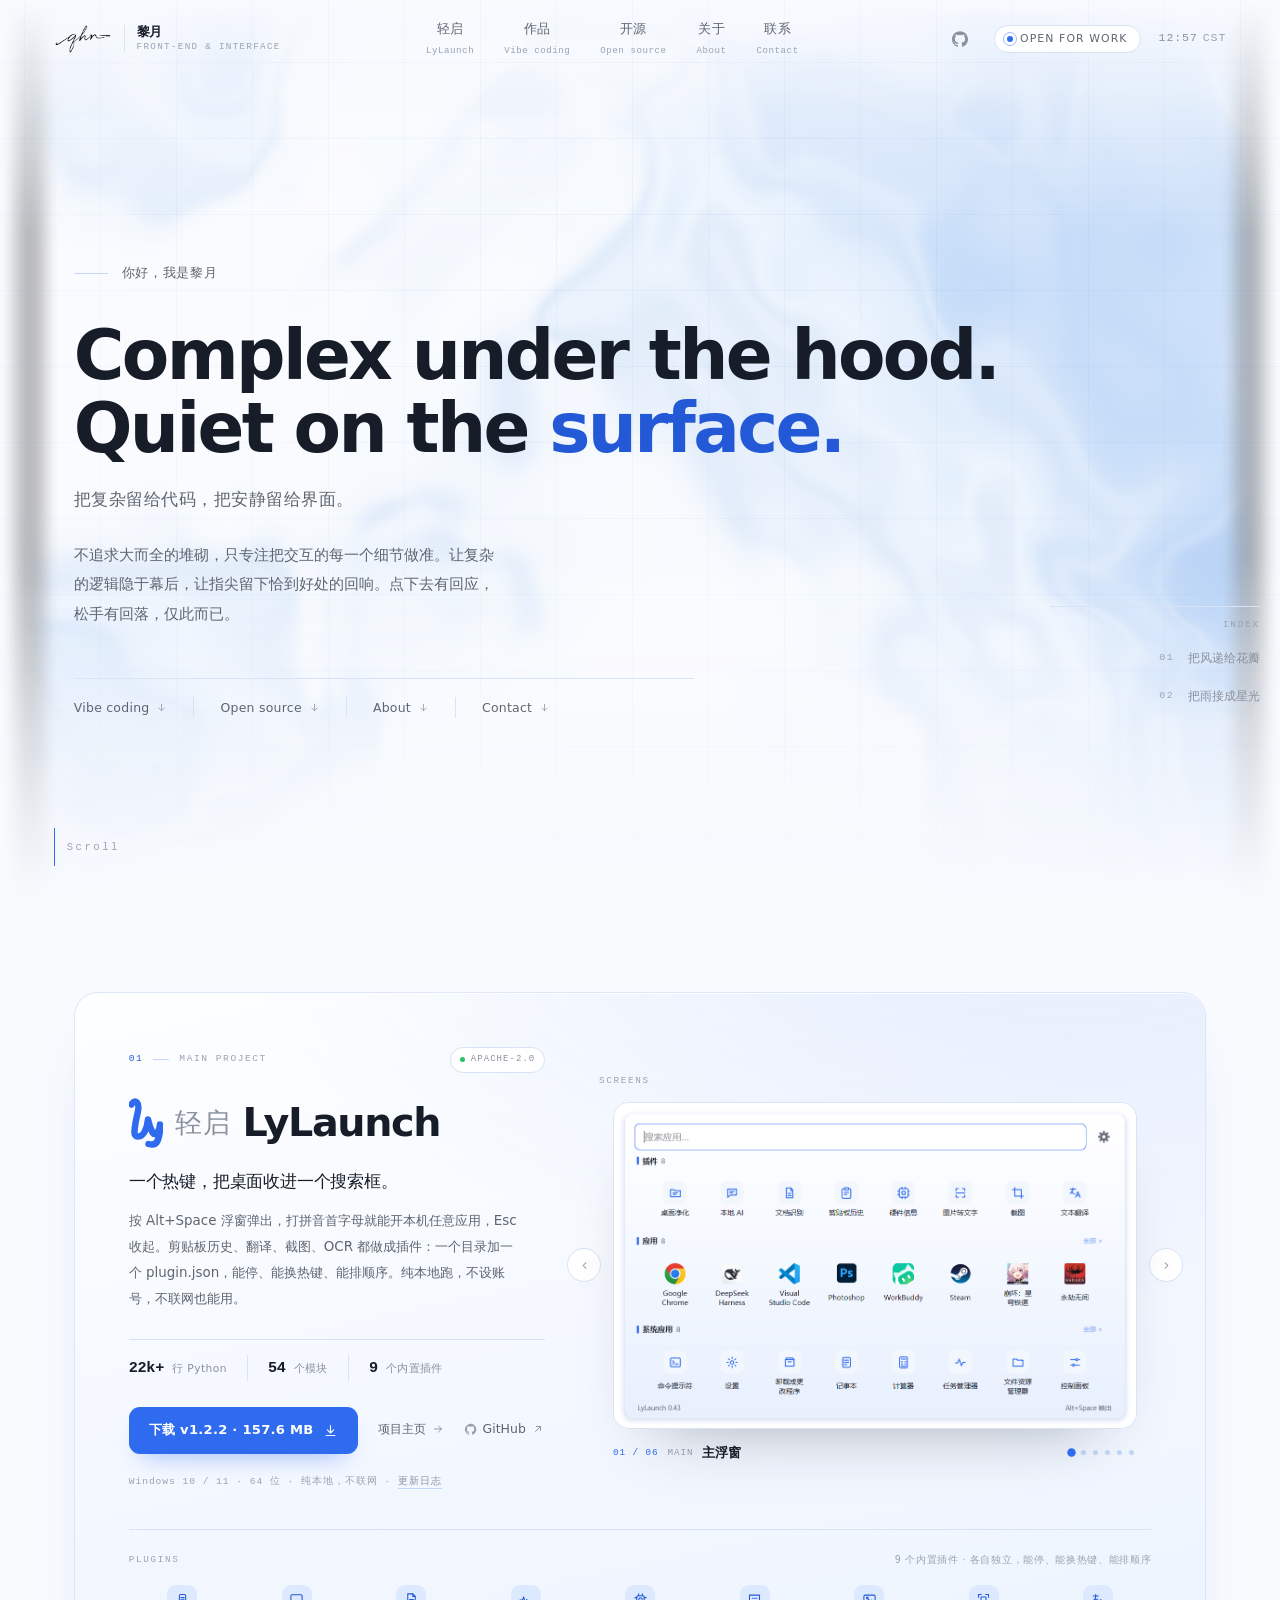
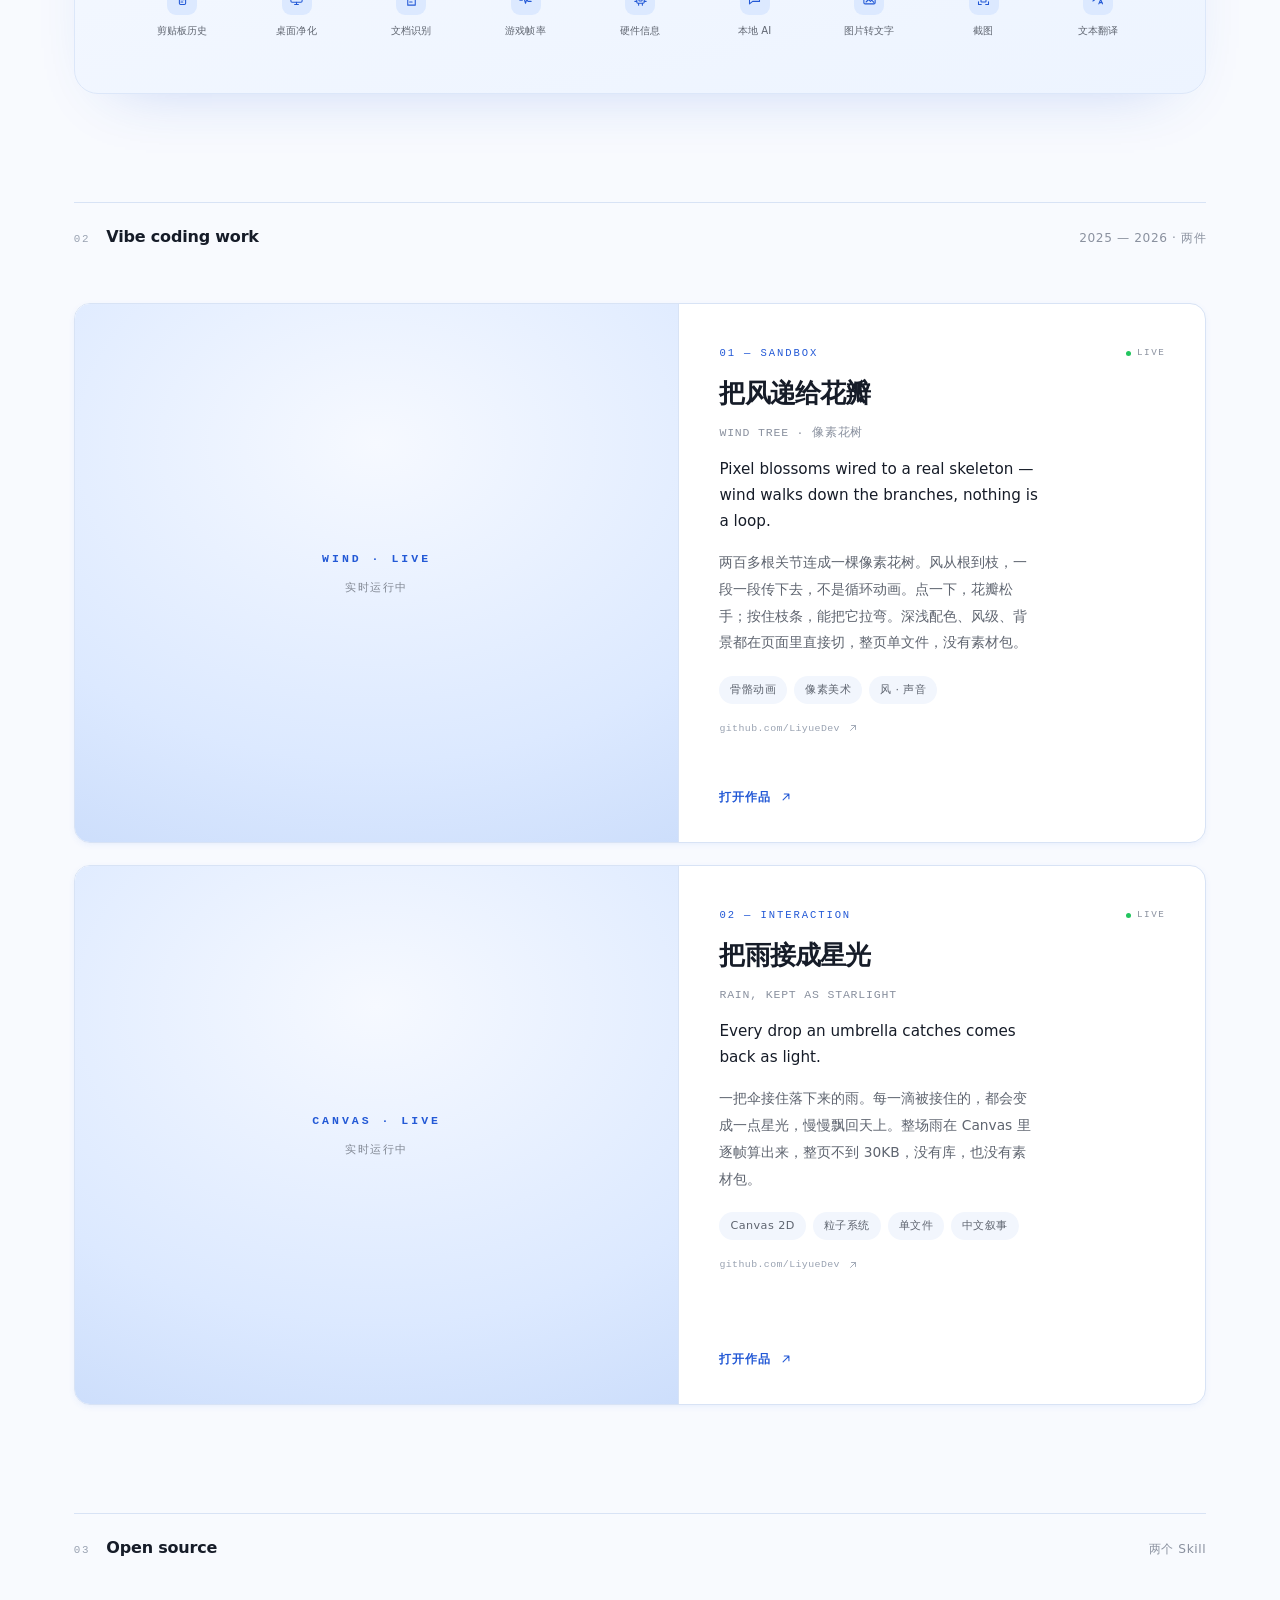
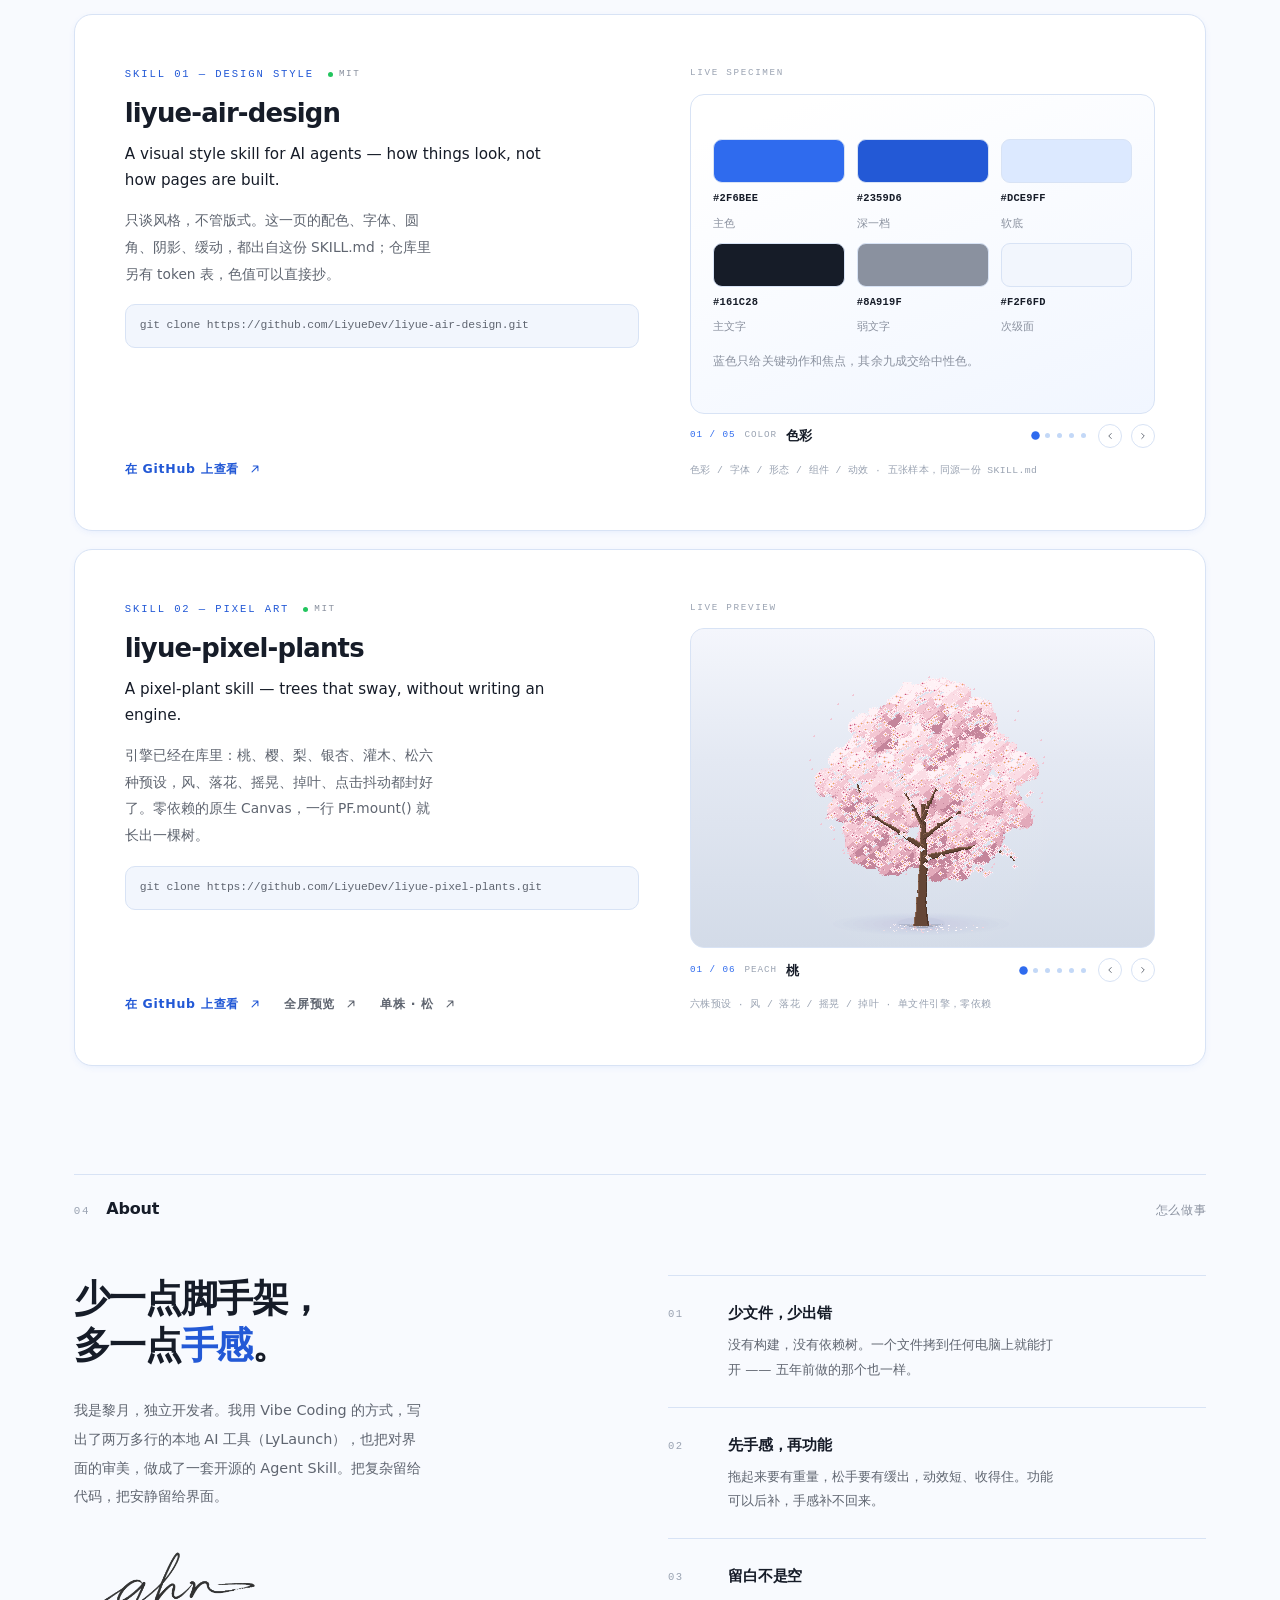
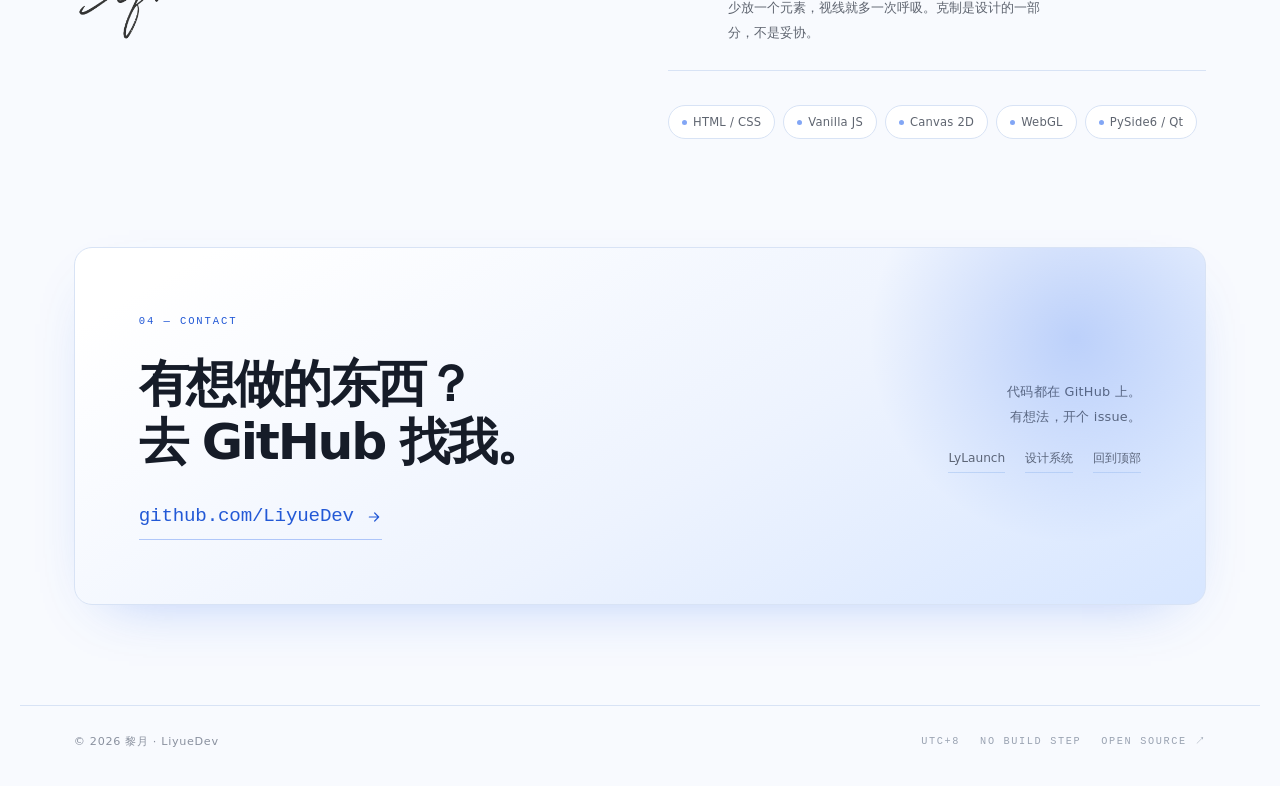
==== commit af939ac8: "Site: 下载入口跟进 LyLaunch 1.2.2（直链、157.6 MB、SHA256 与 Release 链接） 首页下载按钮与文案、项目页顶栏/hreo/下载卡的三处直链、Release 页" ====
--- a/index.html
+++ b/index.html
@@ -111,8 +111,8 @@
         </ul>
 
         <div class="ly-act">
-          <a class="ly-dl" href="https://github.com/LiyueDev/LyLaunch/releases/download/v1.2.0/LyLaunch-1.2.0-setup.exe" target="_blank" rel="noopener" title="Windows 10 / 11 64 位安装包，157.5 MB">
-            下载 v1.2.0 · 157.5 MB
+          <a class="ly-dl" href="https://github.com/LiyueDev/LyLaunch/releases/download/v1.2.2/LyLaunch-1.2.2-setup.exe" target="_blank" rel="noopener" title="Windows 10 / 11 64 位安装包，157.6 MB">
+            下载 v1.2.2 · 157.6 MB
             <svg viewBox="0 0 24 24" fill="none" stroke="currentColor" stroke-width="1.8" stroke-linecap="round" stroke-linejoin="round"><path d="M12 4v11M7 11l5 5 5-5M5 20h14"/></svg>
           </a>
           <a class="ly-ghost" href="pages/lylaunch.html" target="_blank" rel="noopener" title="在新标签页打开 LyLaunch 项目主页">
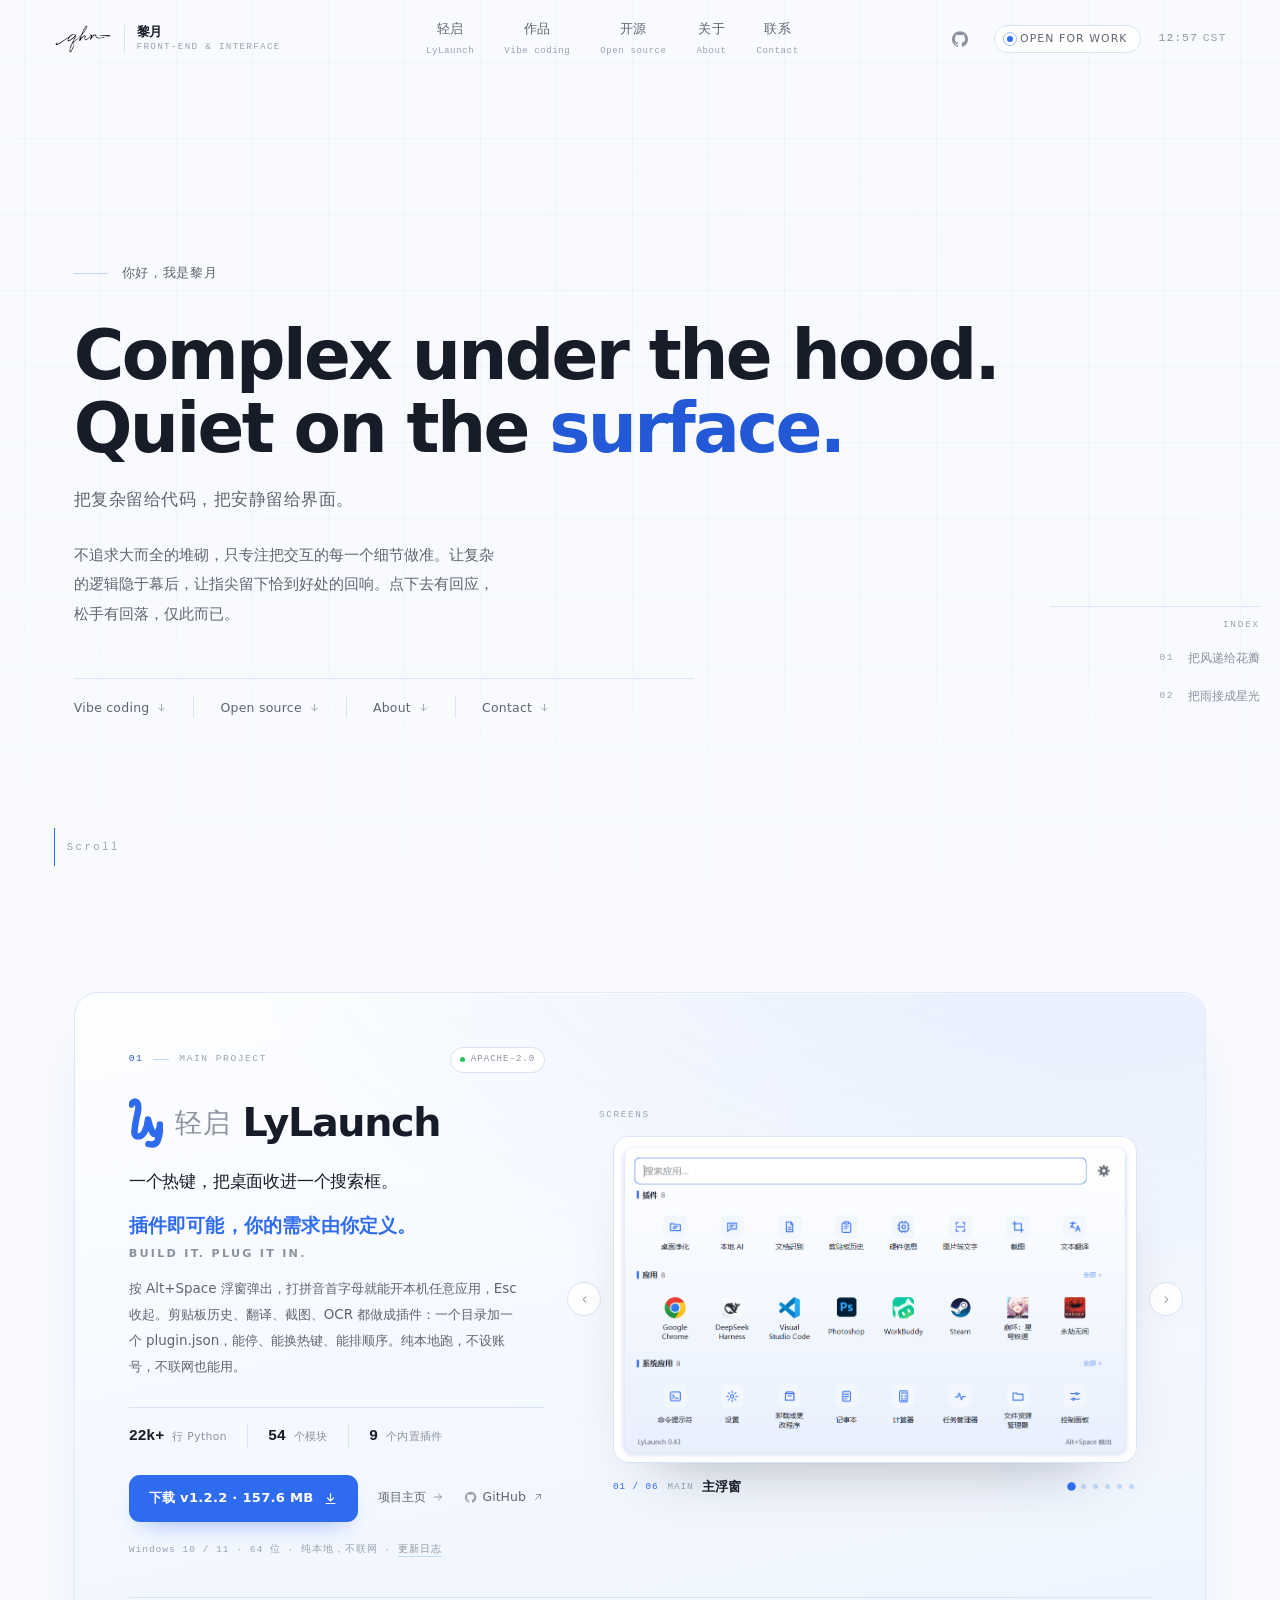
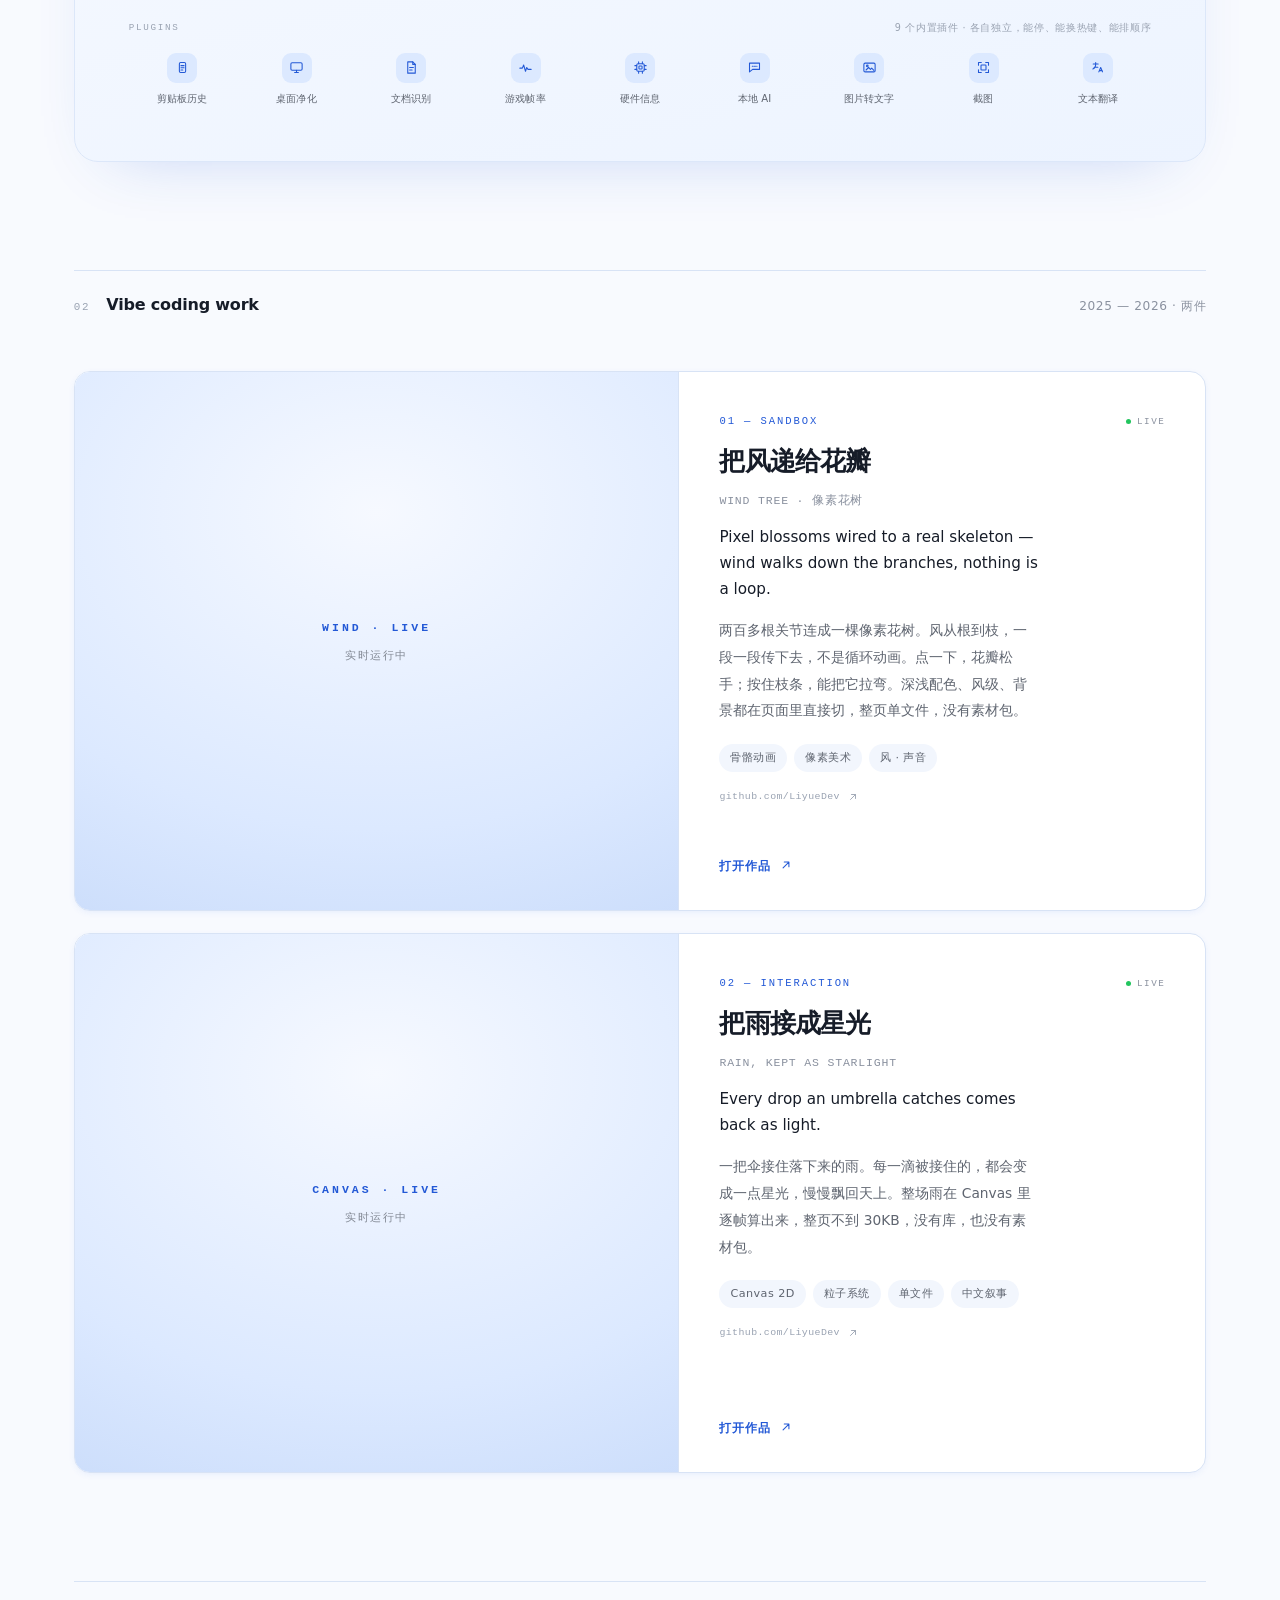
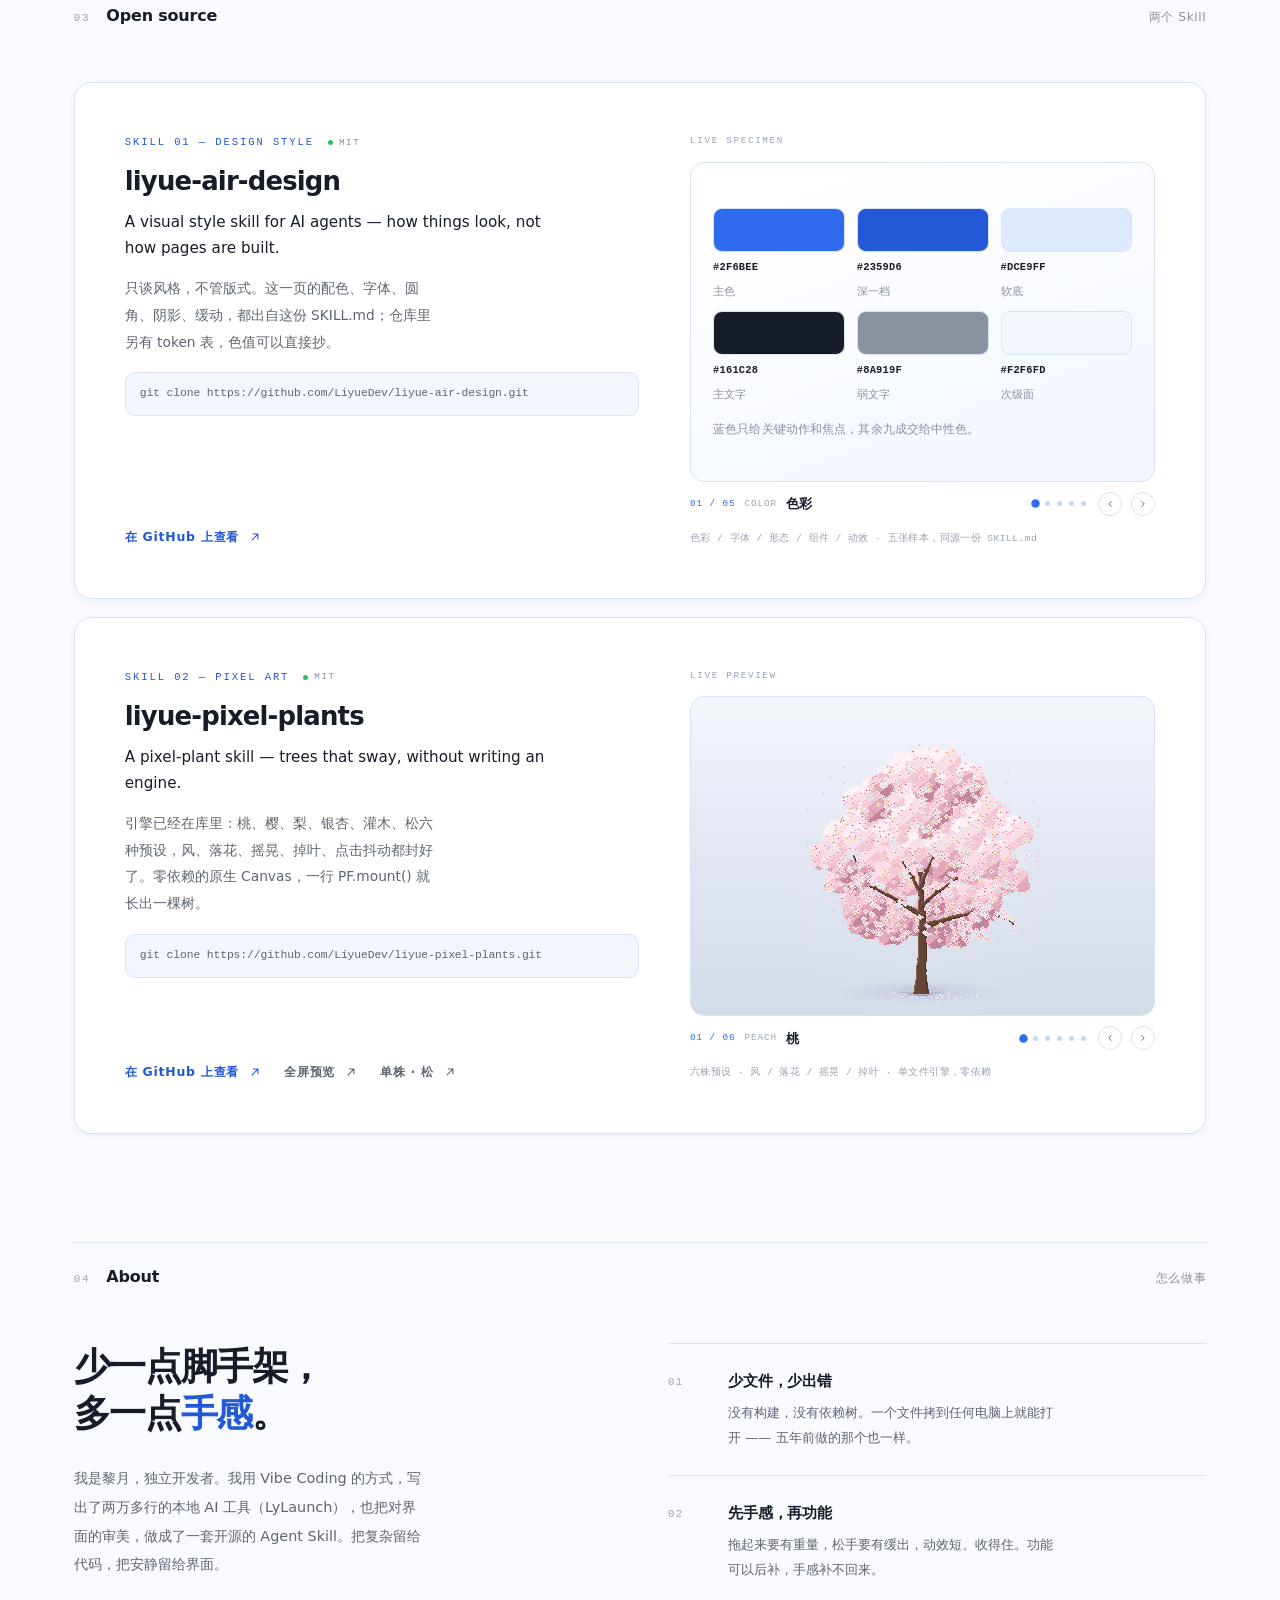
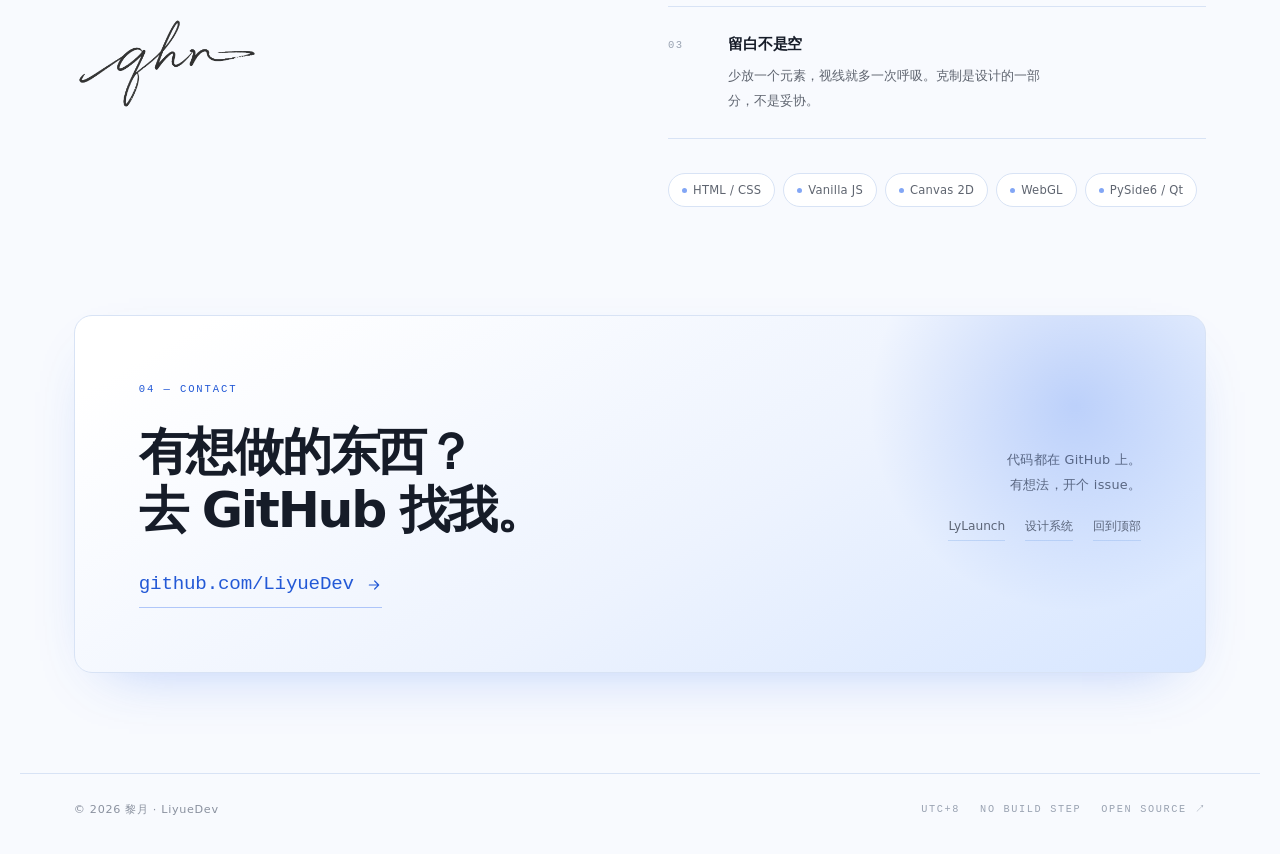
==== commit aa1ed0b8: "Site: 项目页与首页同步新增插件 slogan，首屏层级调小产品名、放大 slogan" ====
--- a/index.html
+++ b/index.html
@@ -102,6 +102,10 @@
 
           <p class="ly-tag">一个热键，把桌面收进一个搜索框。</p>
         </a>
+        <p class="ly-slogan">
+          <span class="ly-slogan-cn">插件即可能，你的需求由你定义。</span>
+          <span class="ly-slogan-en">Build it. Plug it in.</span>
+        </p>
         <p class="ly-desc">按 Alt+Space 浮窗弹出，打拼音首字母就能开本机任意应用，Esc 收起。剪贴板历史、翻译、截图、OCR 都做成插件：一个目录加一个 plugin.json，能停、能换热键、能排顺序。纯本地跑，不设账号，不联网也能用。</p>
 
         <ul class="ly-figs">
--- a/assets/css/home.css
+++ b/assets/css/home.css
@@ -426,6 +426,9 @@
 .ly-name .ly-en{font-size:clamp(1.85rem,3.1vw,2.55rem);font-weight:700;letter-spacing:-.035em;color:var(--ink);line-height:1}
 
 .ly-tag{margin-top:18px;font-size:clamp(.95rem,1.3vw,1.06rem);letter-spacing:-.012em;color:var(--ink)}
+.ly-slogan{margin-top:14px;display:flex;flex-direction:column;align-items:flex-start;gap:2px}
+.ly-slogan-cn{font-size:1.16rem;font-weight:600;letter-spacing:.01em;color:var(--blue)}
+.ly-slogan-en{font-size:.7rem;font-weight:600;letter-spacing:.2em;color:var(--ink-3);text-transform:uppercase}
 .ly-desc{margin-top:12px;max-width:46ch;font-size:.84rem;line-height:1.95;color:var(--ink-2)}
 
 .ly-figs{display:flex;flex-wrap:wrap;list-style:none;margin-top:26px;padding-top:15px;border-top:1px solid var(--line)}
@@ -706,6 +709,8 @@
   .ly-name .ly-mark{width:26px;height:40px}
   .ly-name .ly-en{font-size:1.6rem;letter-spacing:-.03em}
   .ly-name .ly-cn{font-size:1.06rem}
+  .ly-slogan-cn{font-size:1.03rem}
+  .ly-slogan-en{font-size:.64rem;letter-spacing:.16em}
   .ly-figs{display:flex;flex-wrap:wrap;gap:10px 18px;margin-top:22px;padding-top:13px}
   .ly-figs li{border-right:0;padding-right:0;margin-right:0}
   .ly-act{gap:14px 18px;margin-top:22px}
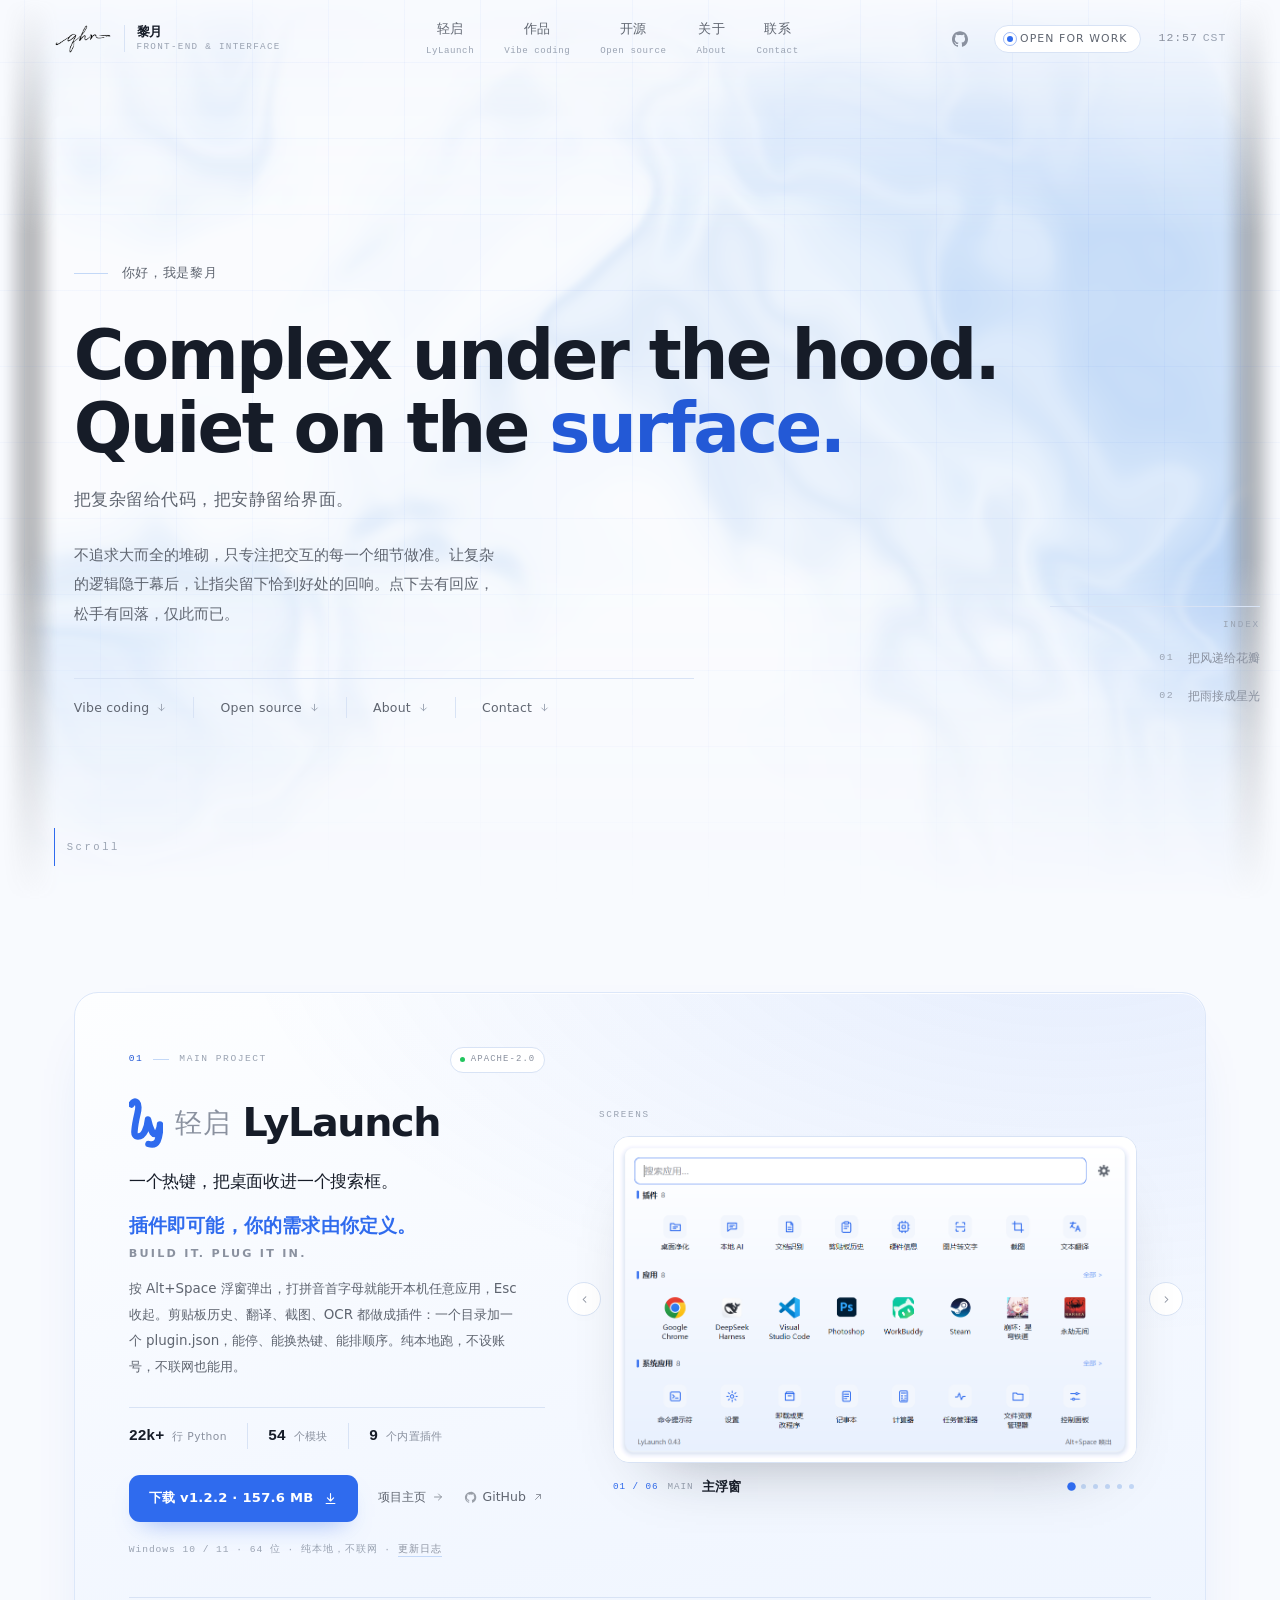
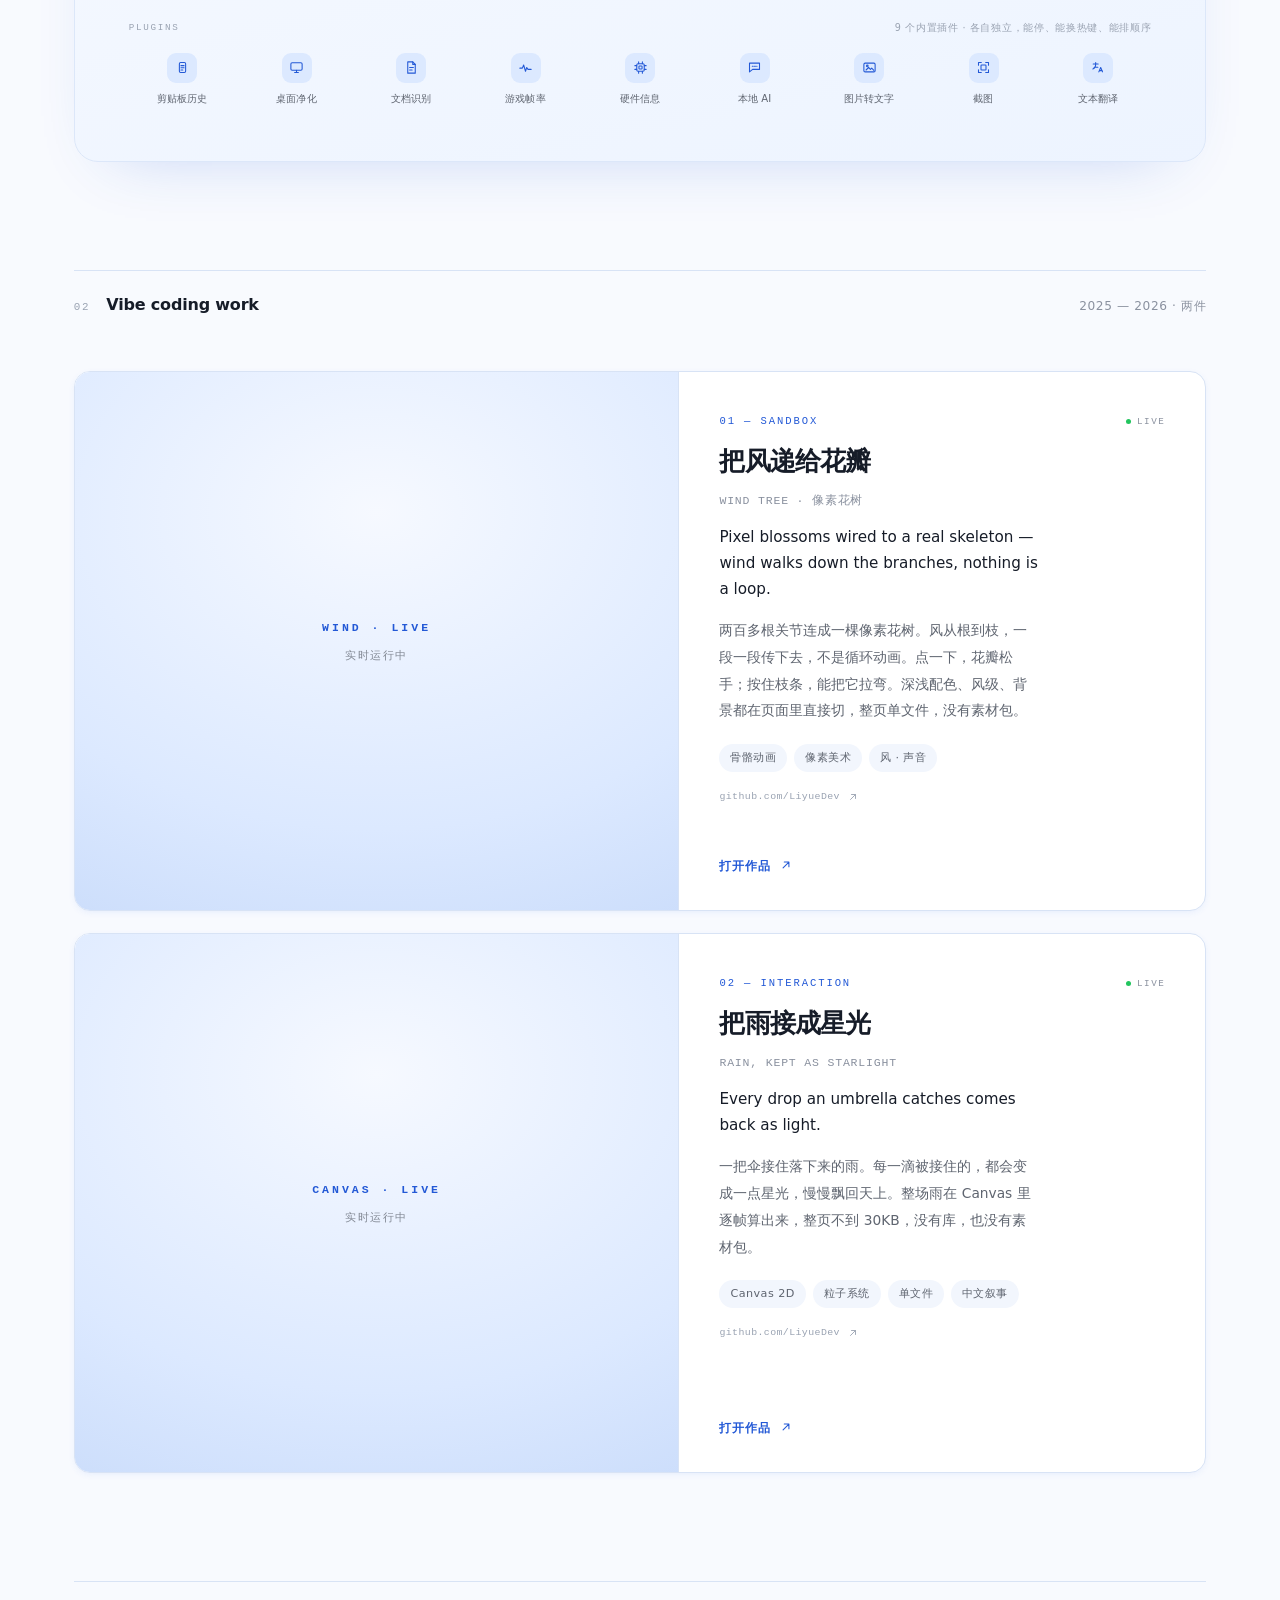
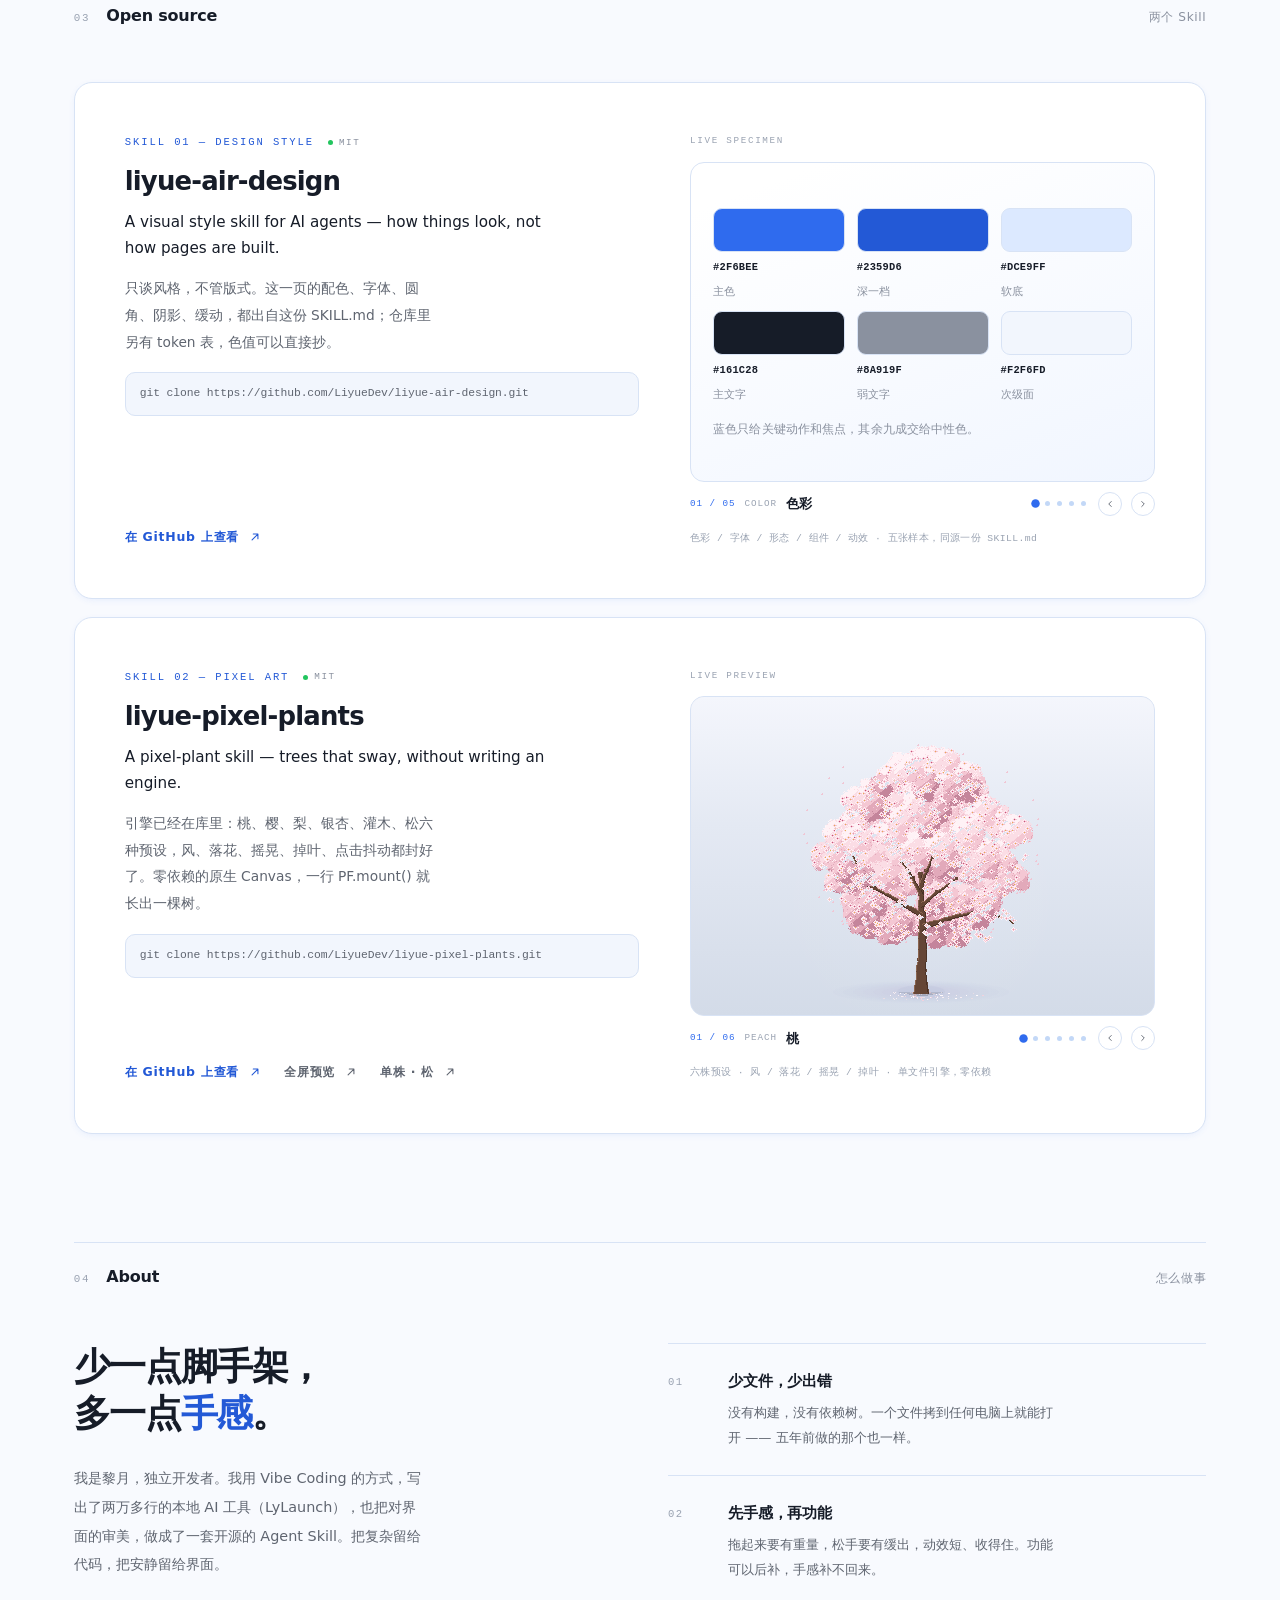
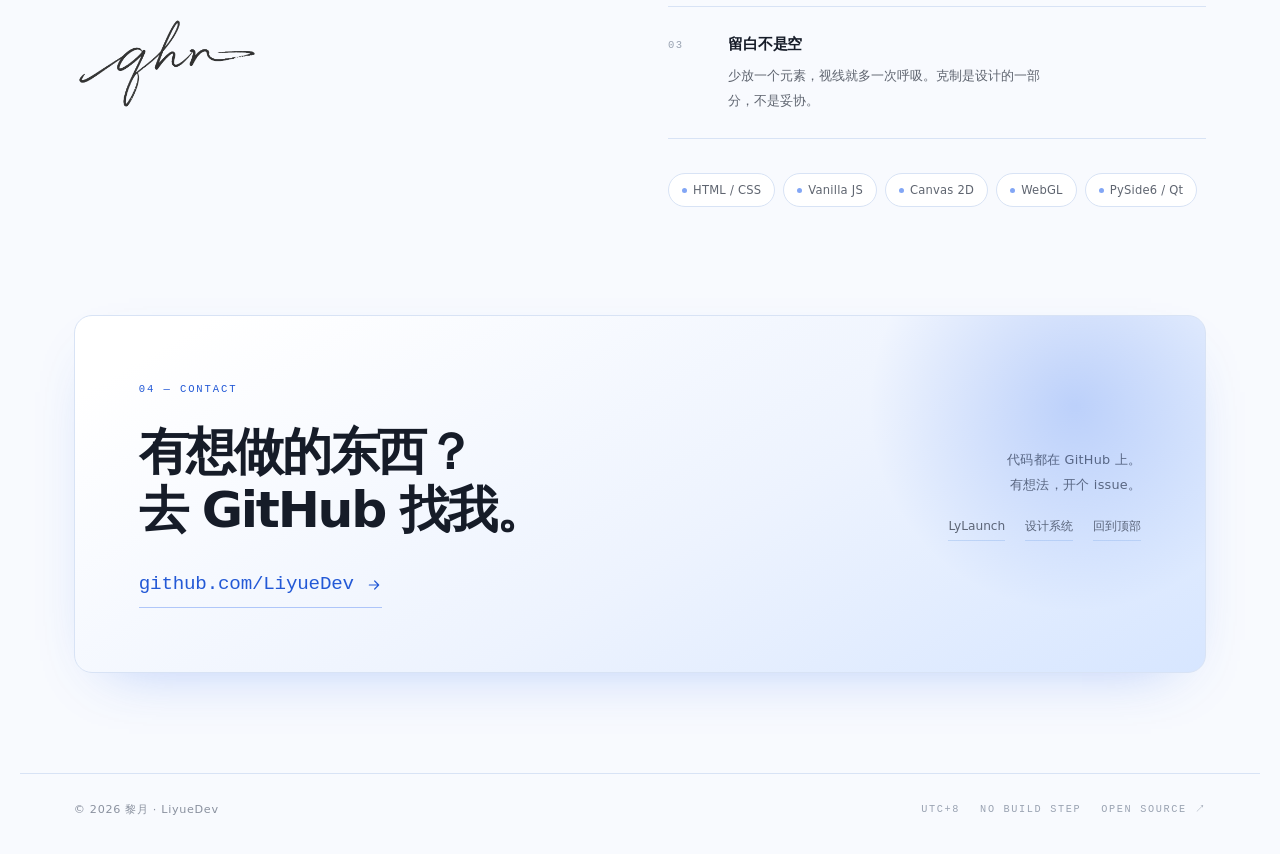
==== commit b3e5bde0: "Chore: 首页接入 51.LA v6 访问统计（只加在 index.html 页尾）" ====
--- a/index.html
+++ b/index.html
@@ -550,6 +550,10 @@
 
 <script src="assets/js/home.js" defer></script>
 <script src="assets/js/liquid.js" defer></script>
+
+<!-- 访问统计：51.LA v6 SDK（只加在首页） -->
+<script charset="UTF-8" id="LA_COLLECT" src="https://sdk.51.la/js-sdk-pro.min.js"></script>
+<script>LA.init({id:"3R3OjwHaFE8lvYFl",ck:"3R3OjwHaFE8lvYFl"})</script>
 </body>
 </html>
 
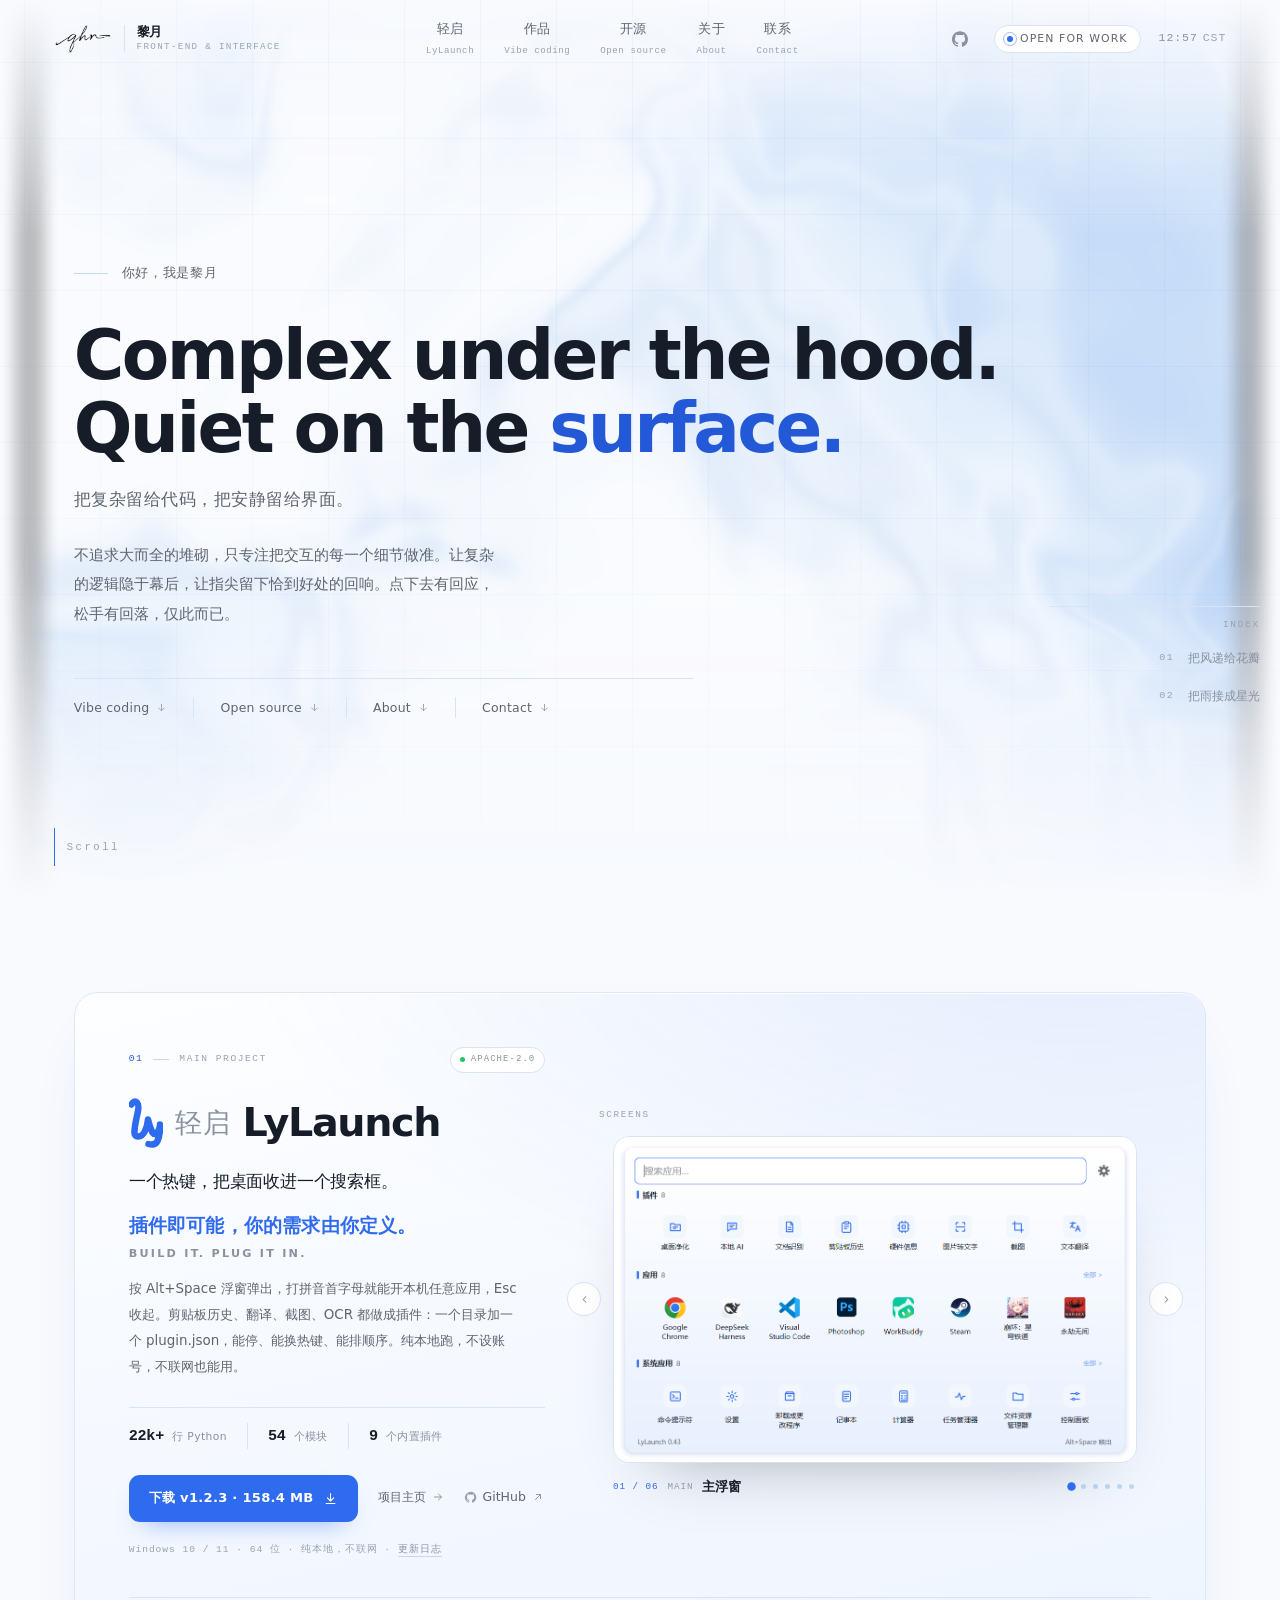
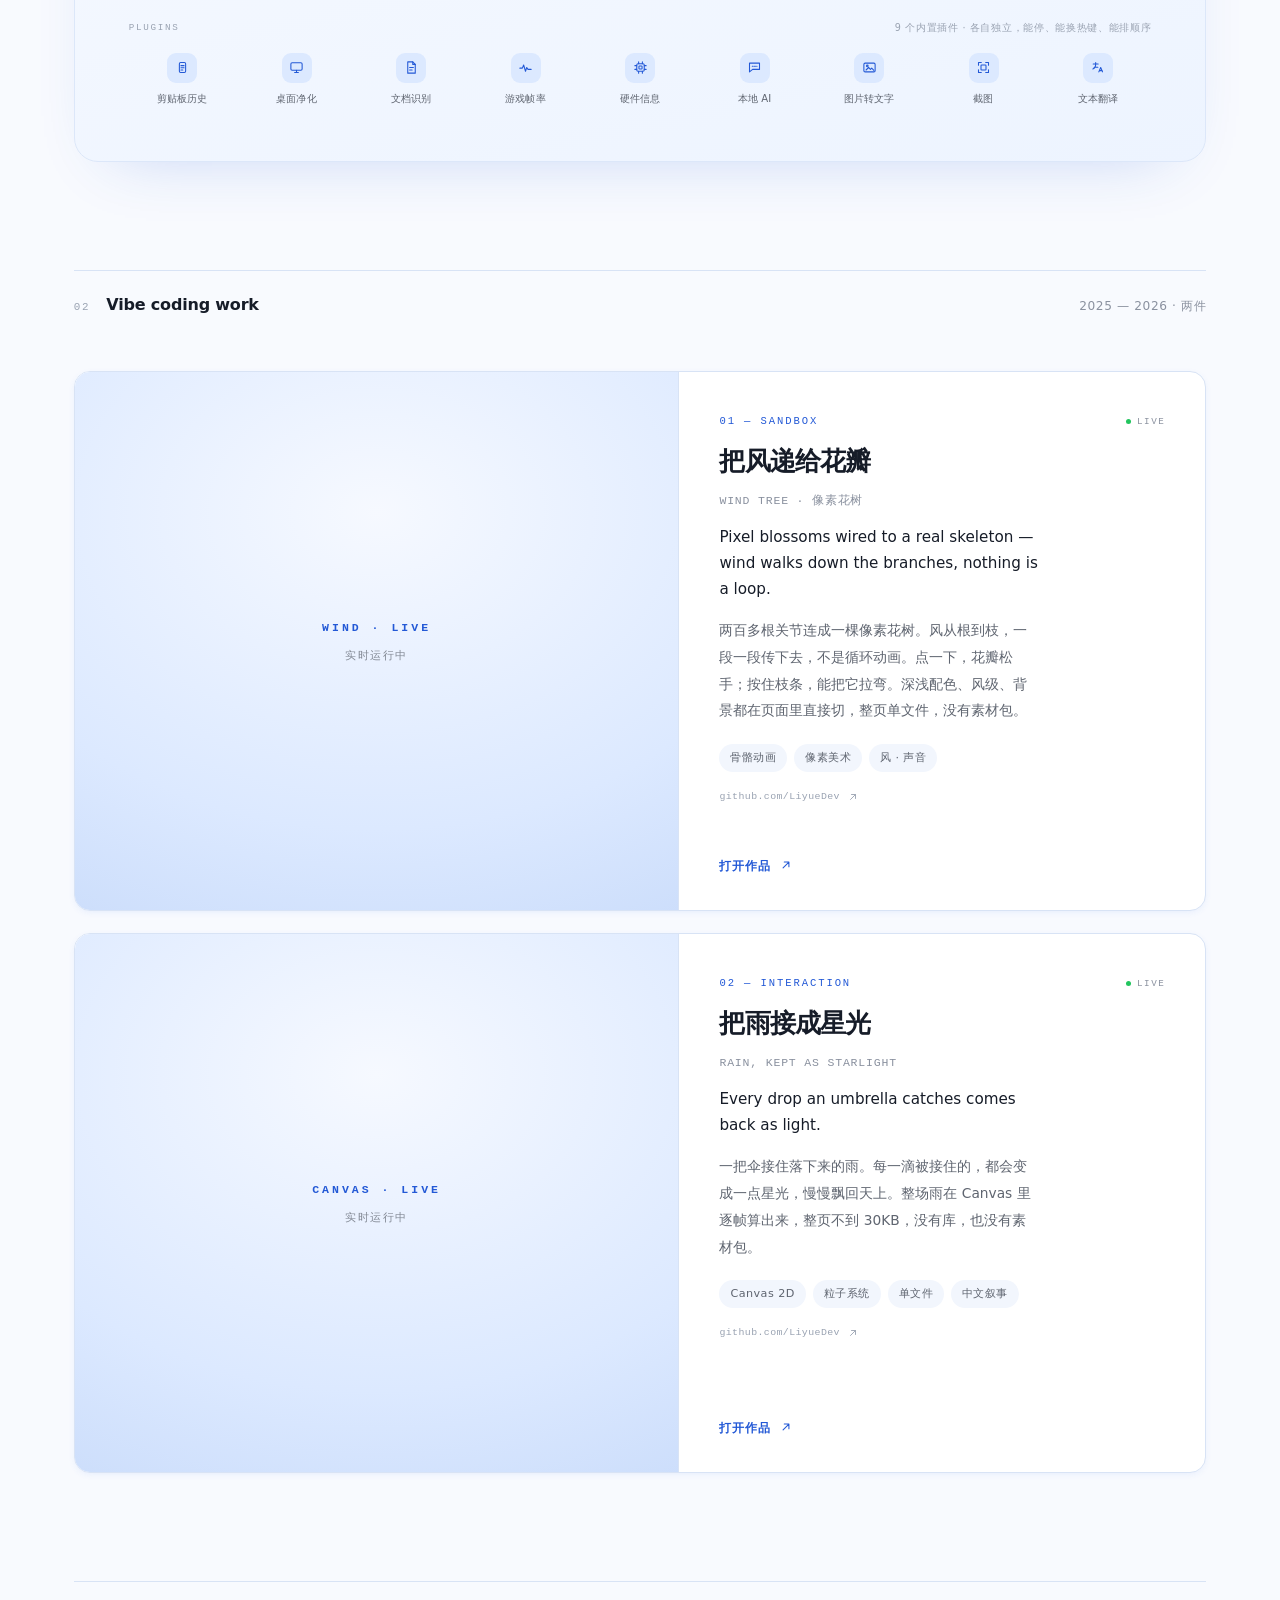
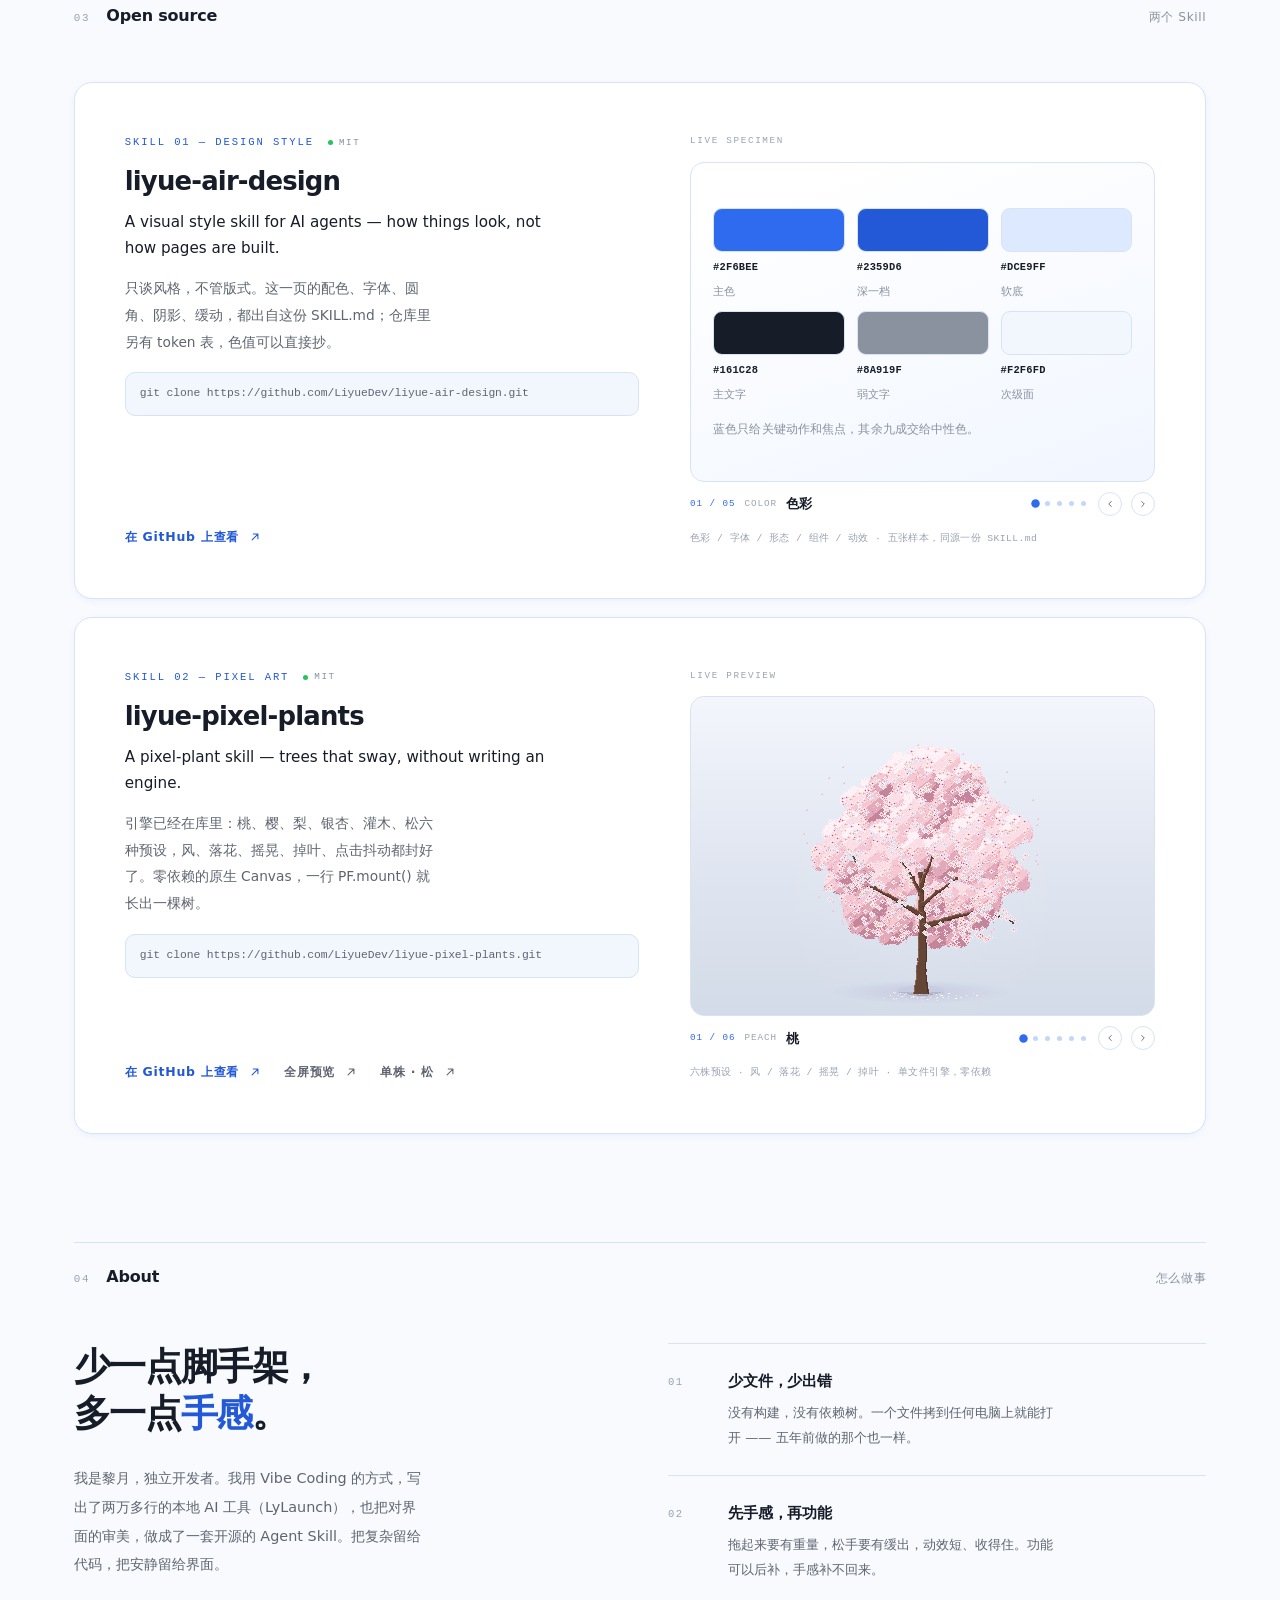
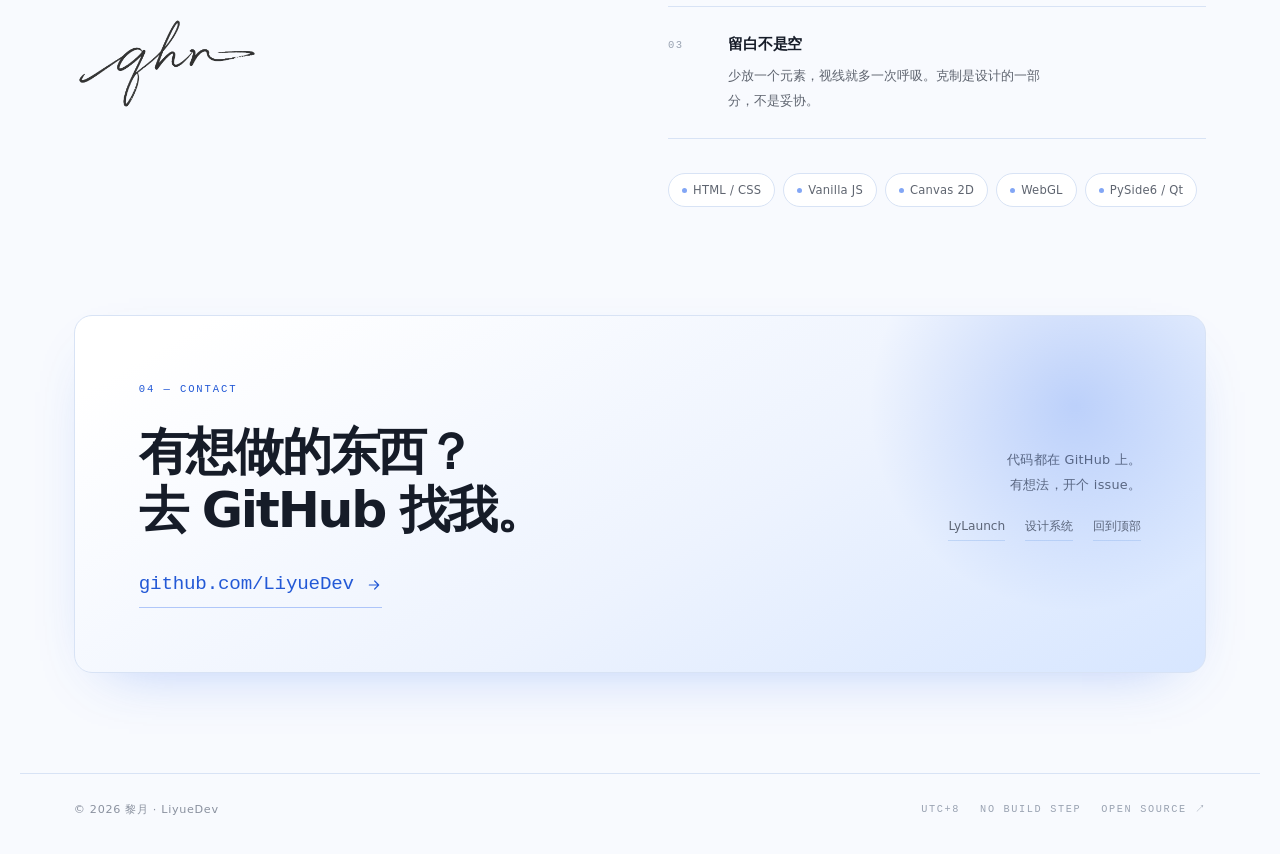
==== commit b07a1ff1: "Site: 下载入口跟进 LyLaunch 1.2.3（直链、158.4 MB、SHA256）" ====
--- a/index.html
+++ b/index.html
@@ -115,8 +115,8 @@
         </ul>
 
         <div class="ly-act">
-          <a class="ly-dl" href="https://github.com/LiyueDev/LyLaunch/releases/download/v1.2.2/LyLaunch-1.2.2-setup.exe" target="_blank" rel="noopener" title="Windows 10 / 11 64 位安装包，157.6 MB">
-            下载 v1.2.2 · 157.6 MB
+          <a class="ly-dl" href="https://github.com/LiyueDev/LyLaunch/releases/download/v1.2.3/LyLaunch-1.2.3-setup.exe" target="_blank" rel="noopener" title="Windows 10 / 11 64 位安装包，158.4 MB">
+            下载 v1.2.3 · 158.4 MB
             <svg viewBox="0 0 24 24" fill="none" stroke="currentColor" stroke-width="1.8" stroke-linecap="round" stroke-linejoin="round"><path d="M12 4v11M7 11l5 5 5-5M5 20h14"/></svg>
           </a>
           <a class="ly-ghost" href="pages/lylaunch.html" target="_blank" rel="noopener" title="在新标签页打开 LyLaunch 项目主页">
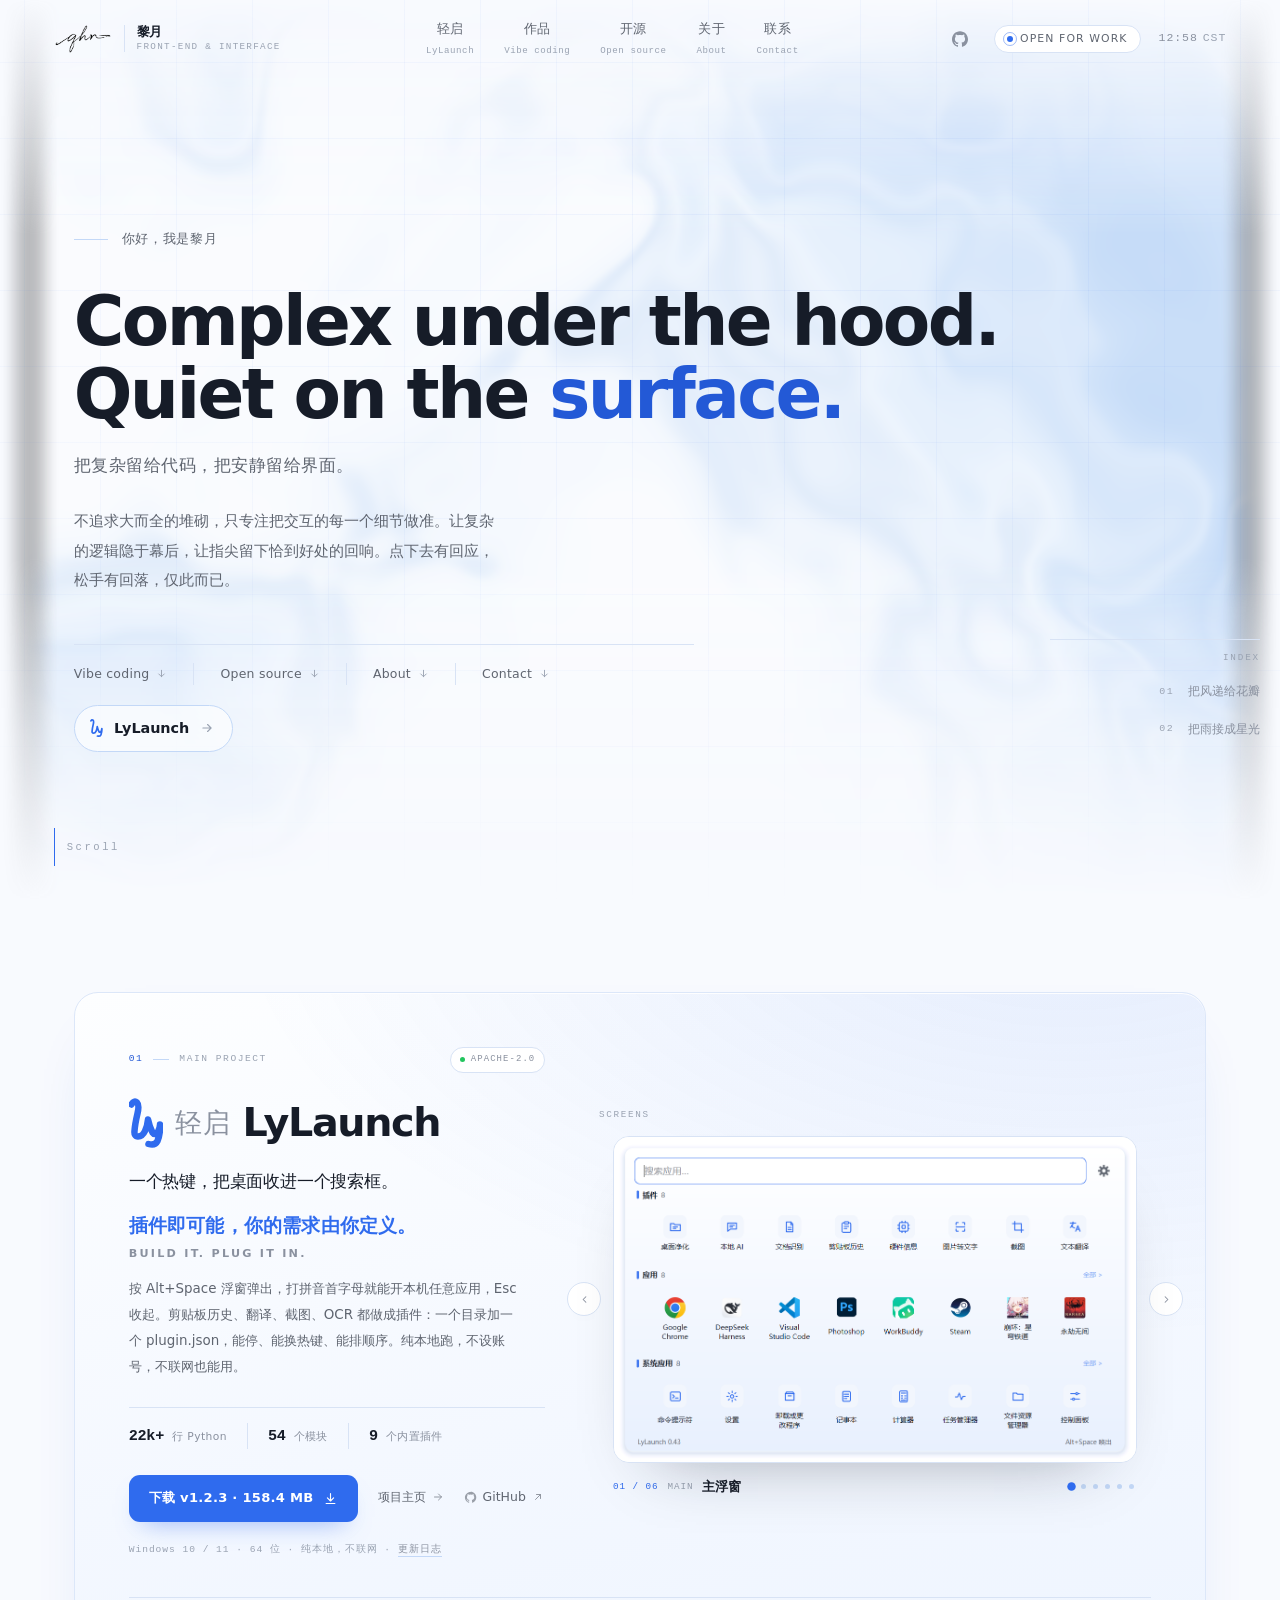
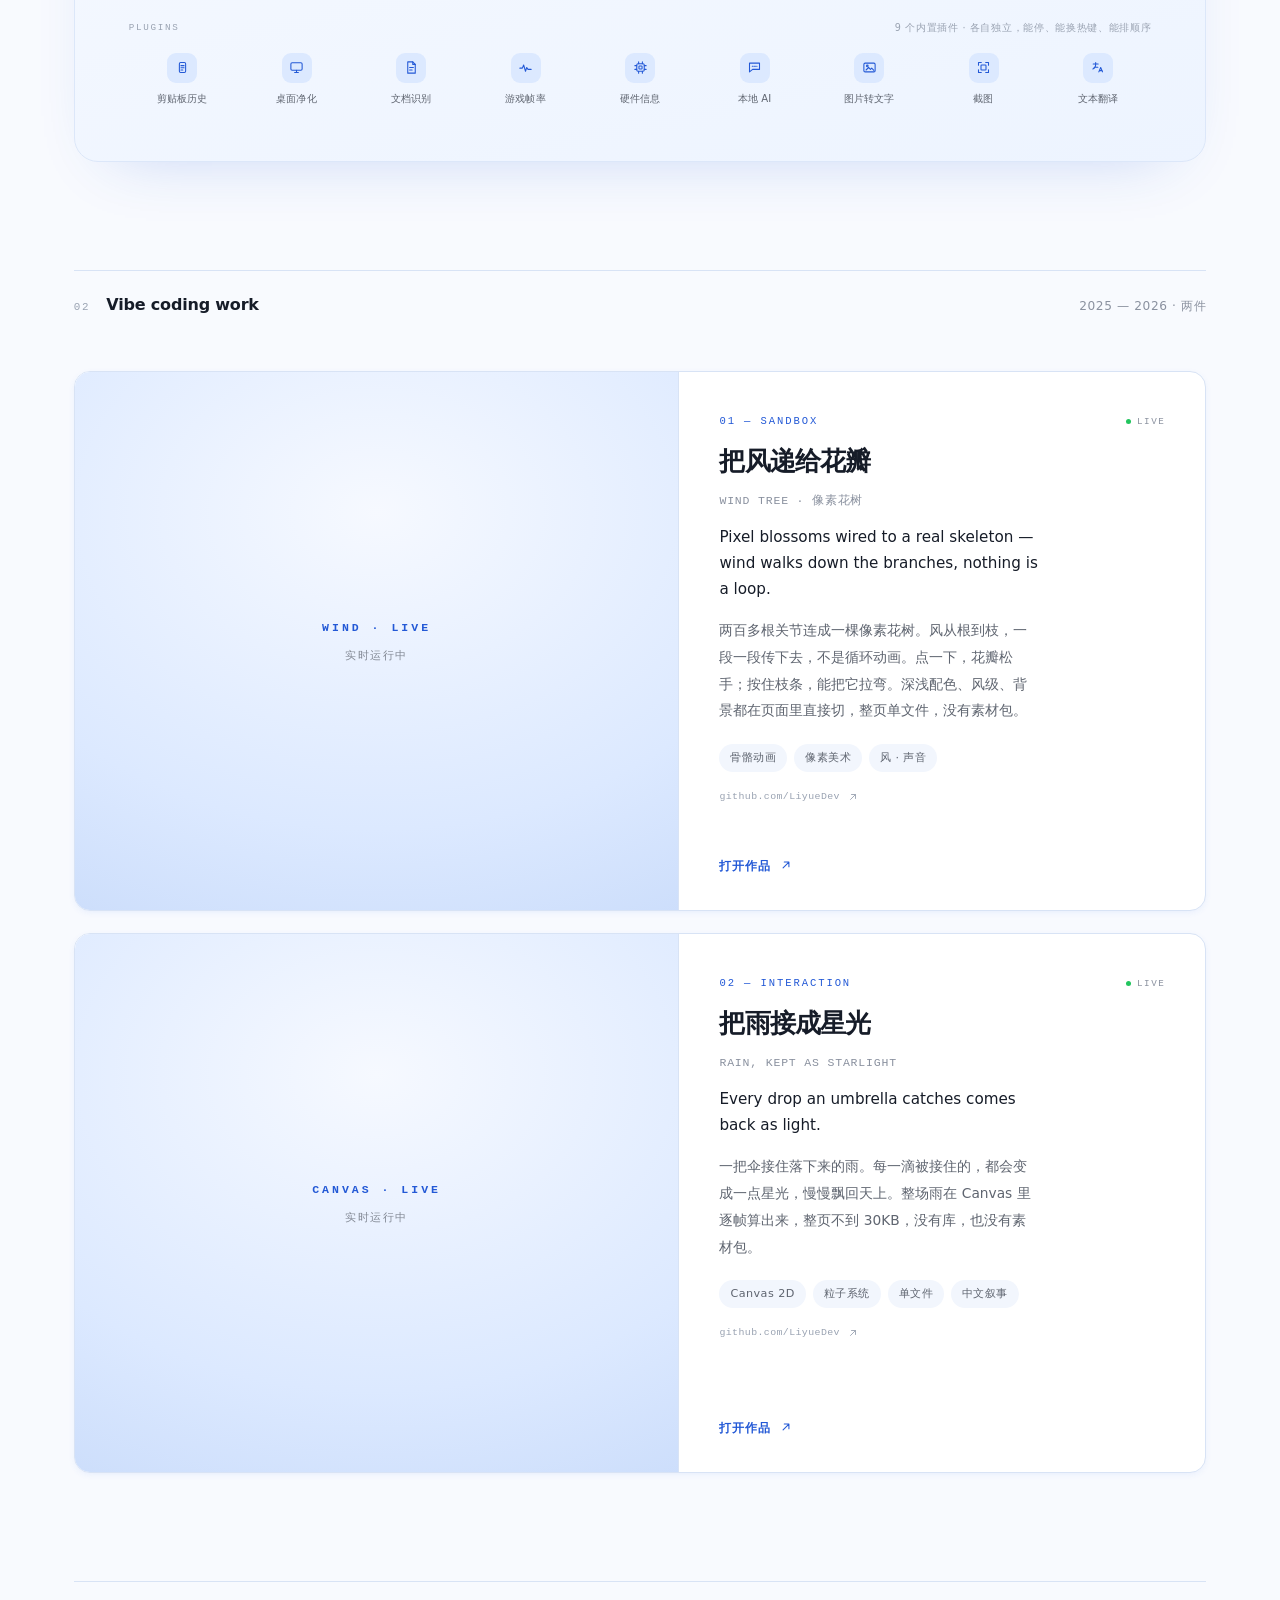
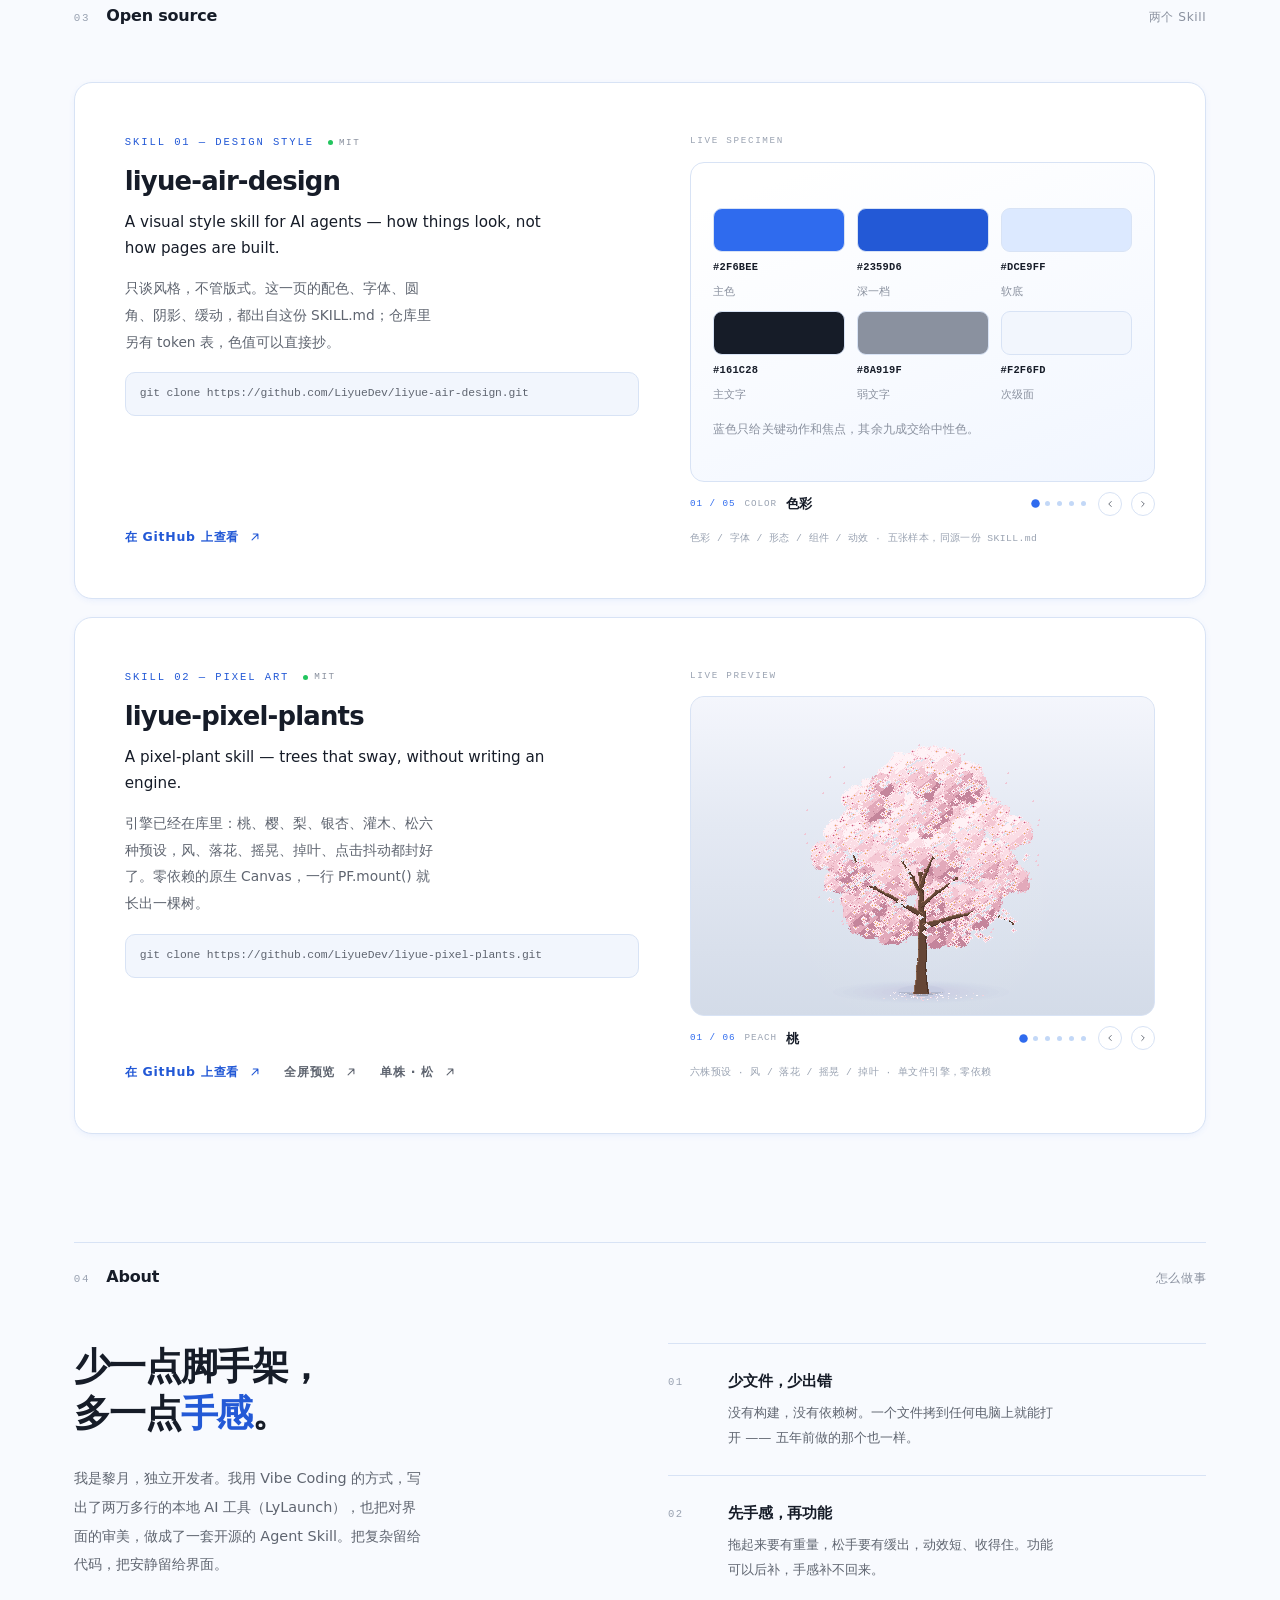
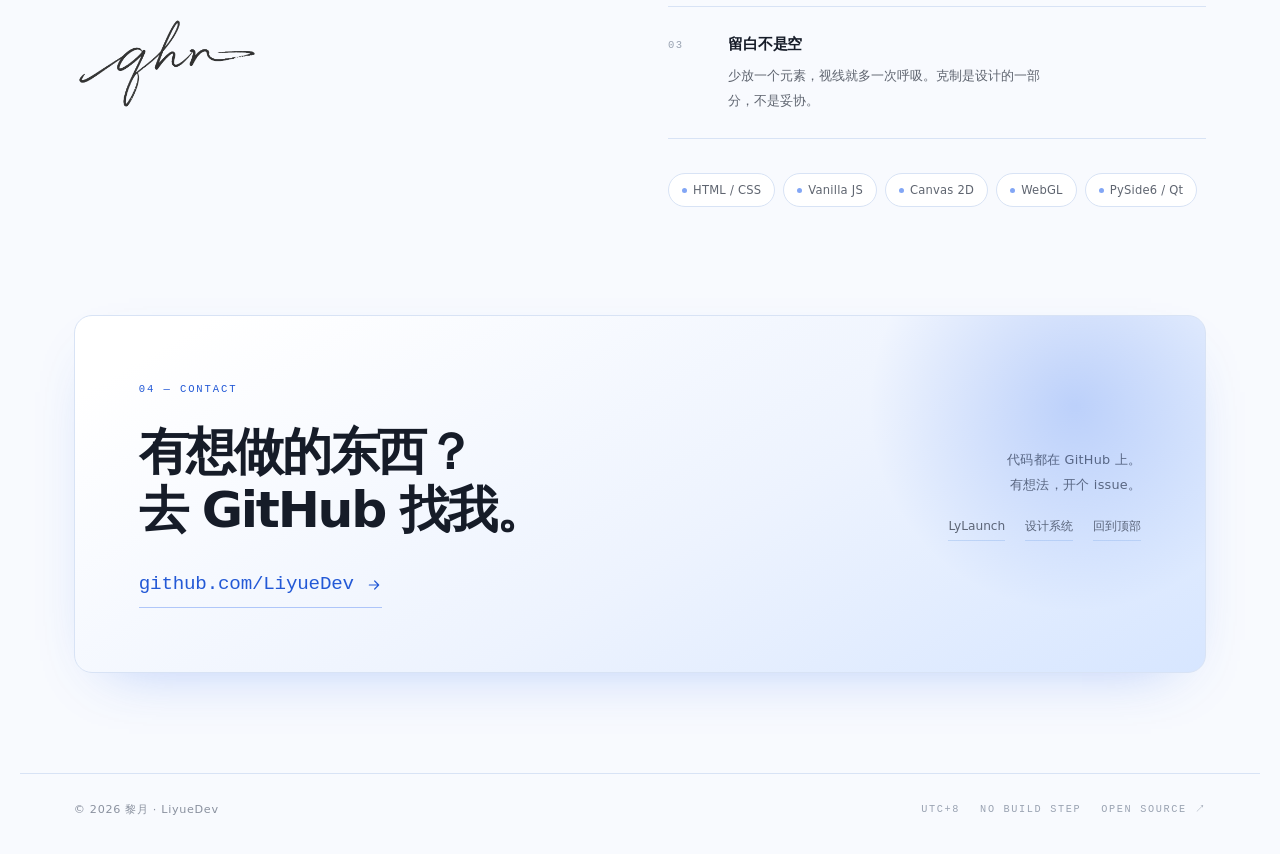
==== commit 6bebcd8a: "存档：LyLaunch 产品页改版（app-showcase 三块重做、模型三行、板块品牌条、插件/模型/接入二级页、首屏流体复用、首页 LyLaunch 入口）" ====
--- a/index.html
+++ b/index.html
@@ -72,6 +72,17 @@
       <a href="#contact">Contact<svg viewBox="0 0 24 24" fill="none" stroke="currentColor" stroke-width="2" stroke-linecap="round" stroke-linejoin="round"><path d="M12 5v14M6 13l6 6 6-6"/></svg></a>
     </div>
 
+    <div class="hero-cta-row">
+      <a class="hero-cta" href="pages/lylaunch.html" aria-label="查看轻启 LyLaunch 项目页">
+        <svg class="hero-cta-mark" viewBox="60 26 136 204" aria-hidden="true" focusable="false">
+          <path d="M70 54 Q80 36 92 46 Q102 56 94 90 Q84 132 82 160 Q80 182 96 182 Q114 182 124 160 Q134 138 136 114 Q142 144 154 166 Q164 180 176 162 Q184 148 184 134 Q186 170 174 200 Q164 220 138 212"
+                fill="none" stroke="currentColor" stroke-width="18" stroke-linecap="round" stroke-linejoin="round"/>
+        </svg>
+        <span class="hero-cta-name">LyLaunch</span>
+        <svg class="hero-cta-arrow" viewBox="0 0 24 24" fill="none" stroke="currentColor" stroke-width="2" stroke-linecap="round" stroke-linejoin="round" aria-hidden="true"><path d="M5 12h14M13 6l6 6-6 6"/></svg>
+      </a>
+    </div>
+
     <aside class="hero-index" aria-label="作品索引">
       <span class="lbl">Index</span>
       <a href="#work"><b>01</b>把风递给花瓣</a>
--- a/assets/css/home.css
+++ b/assets/css/home.css
@@ -177,6 +177,27 @@
 .stats > a svg{width:11px;height:11px;color:var(--ink-4);transition:transform .3s var(--ease),color .25s var(--ease)}
 .stats > a:hover{color:var(--blue-deep)}
 .stats > a:hover svg{transform:translateY(2px);color:var(--blue)}
+
+/* hero 主项目入口 */
+.hero-cta-row{
+  display:flex;justify-content:flex-start;margin-top:20px;
+  opacity:0;animation:rise 1s var(--ease) 1.45s forwards;
+}
+.hero-cta{
+  display:inline-flex;align-items:center;gap:11px;
+  padding:10px 18px 10px 15px;border-radius:999px;
+  border:1px solid var(--line-2);
+  background:rgba(255,255,255,.62);
+  -webkit-backdrop-filter:blur(12px) saturate(1.2);backdrop-filter:blur(12px) saturate(1.2);
+  color:var(--ink);
+  transition:border-color .3s var(--ease),box-shadow .3s var(--ease),transform .3s var(--ease),background .3s var(--ease);
+}
+.hero-cta-mark{width:13px;height:20px;flex:none;color:var(--blue)}
+.hero-cta-name{font-size:.9rem;font-weight:650;letter-spacing:-.005em}
+.hero-cta-arrow{width:14px;height:14px;flex:none;color:var(--ink-4);transition:transform .3s var(--ease),color .3s var(--ease)}
+.hero-cta:hover{border-color:var(--blue);background:#fff;box-shadow:0 12px 28px -18px rgba(47,107,238,.6);transform:translateY(-1px)}
+.hero-cta:hover .hero-cta-arrow{transform:translateX(3px);color:var(--blue)}
+.hero-cta:focus-visible{outline:2px solid var(--blue);outline-offset:3px}
 
 /* hero 索引 */
 .hero-index{
